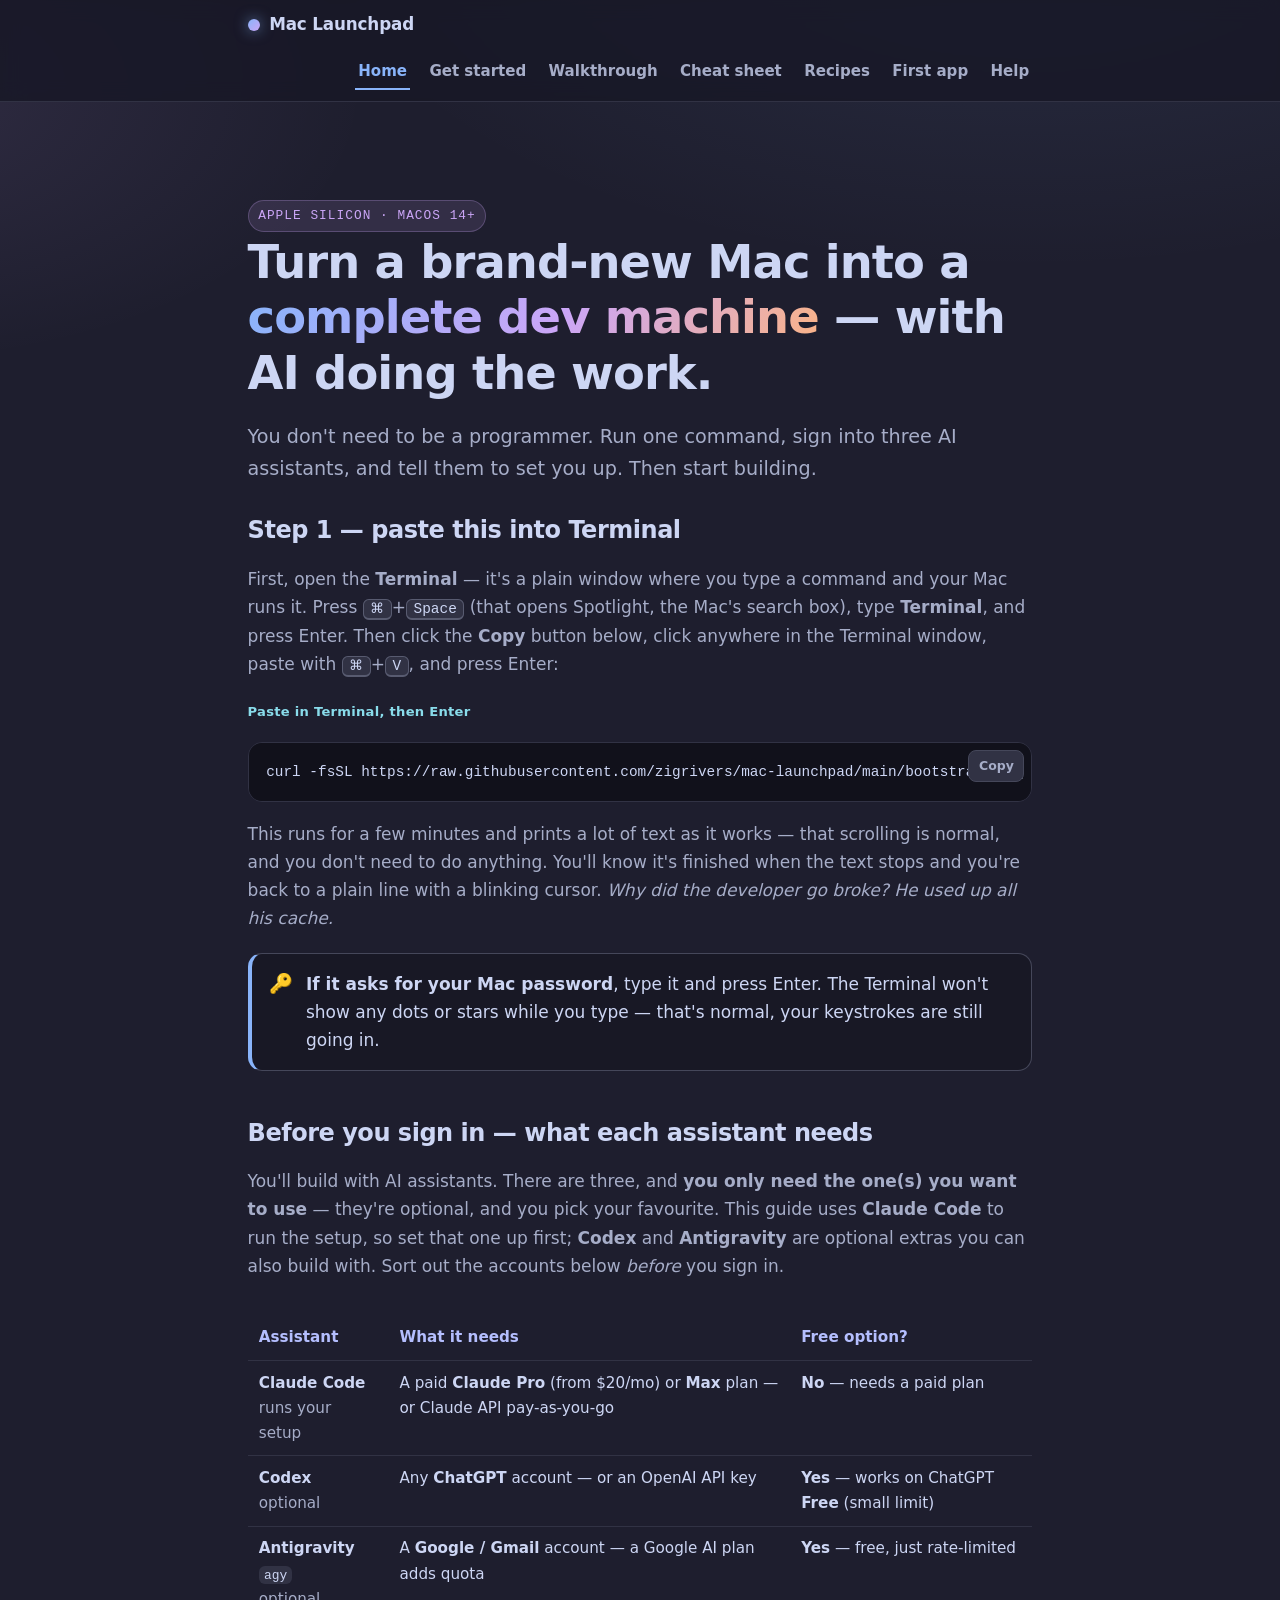
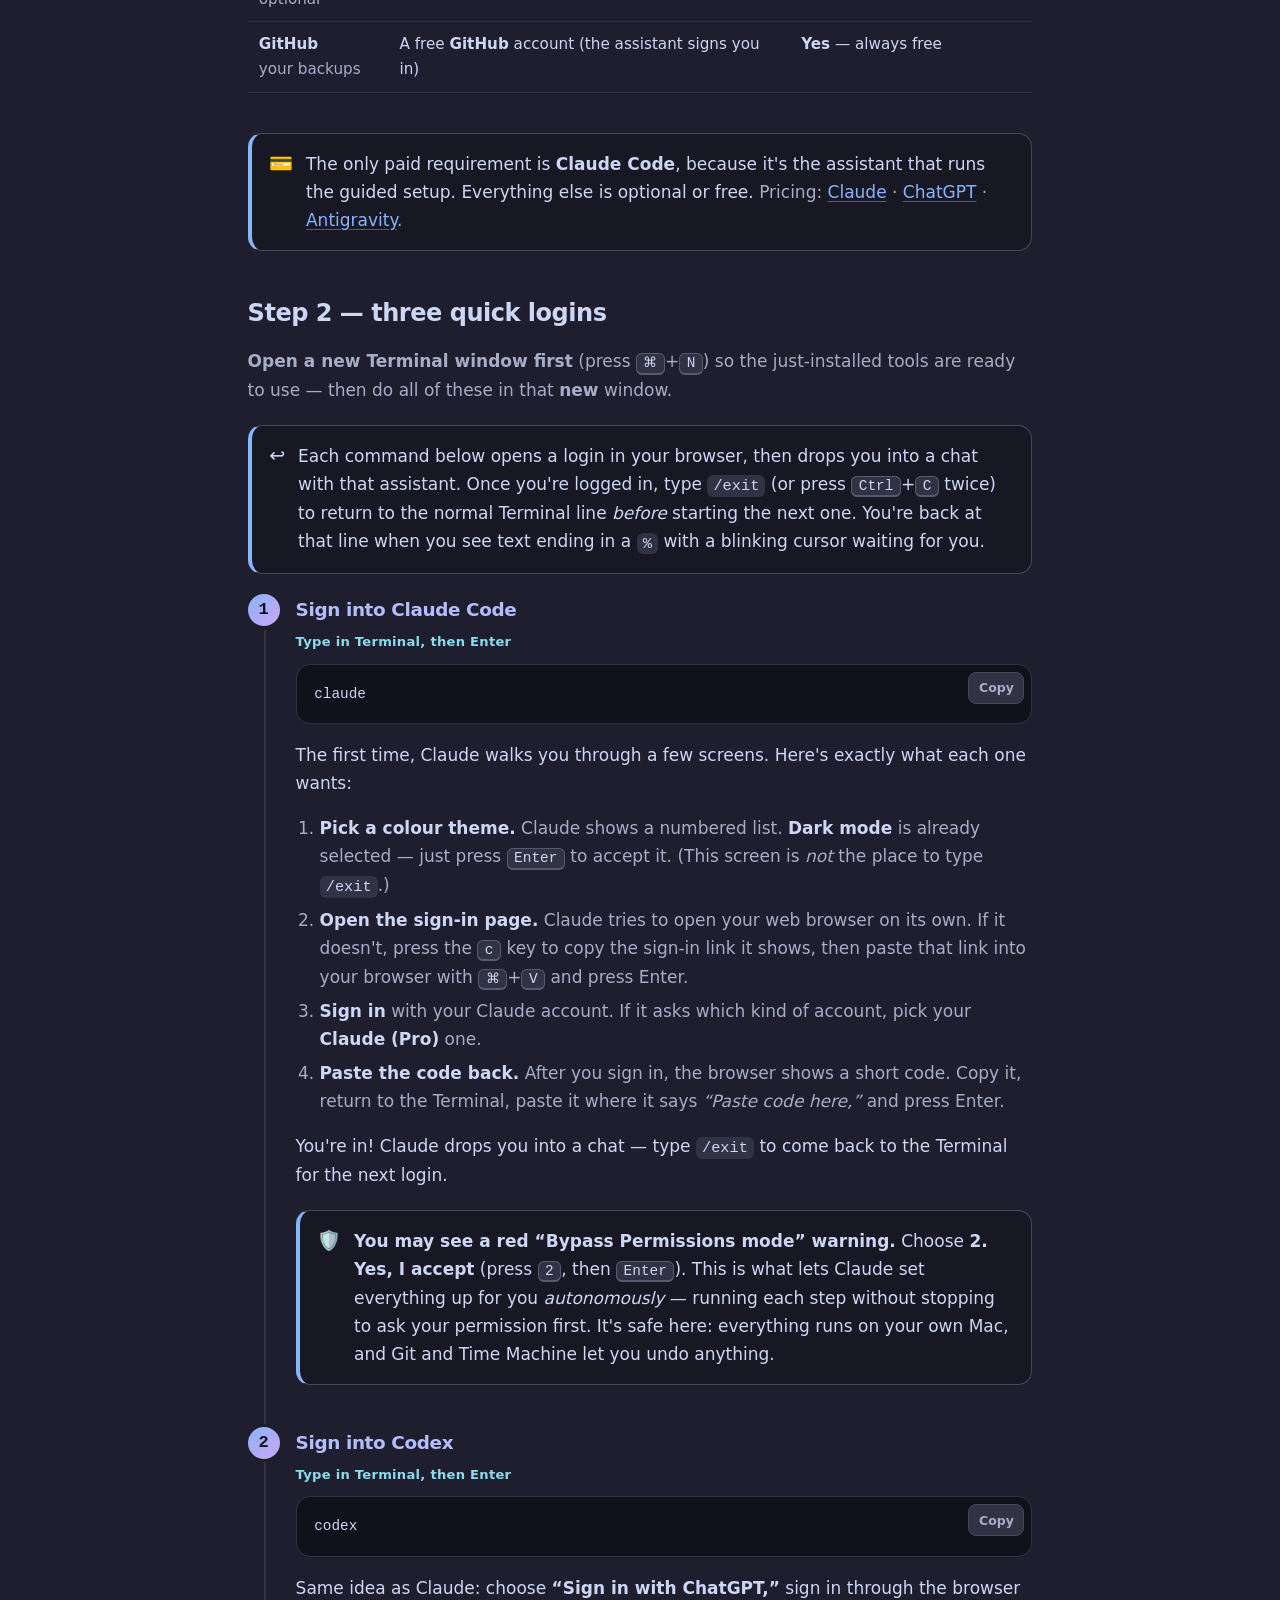
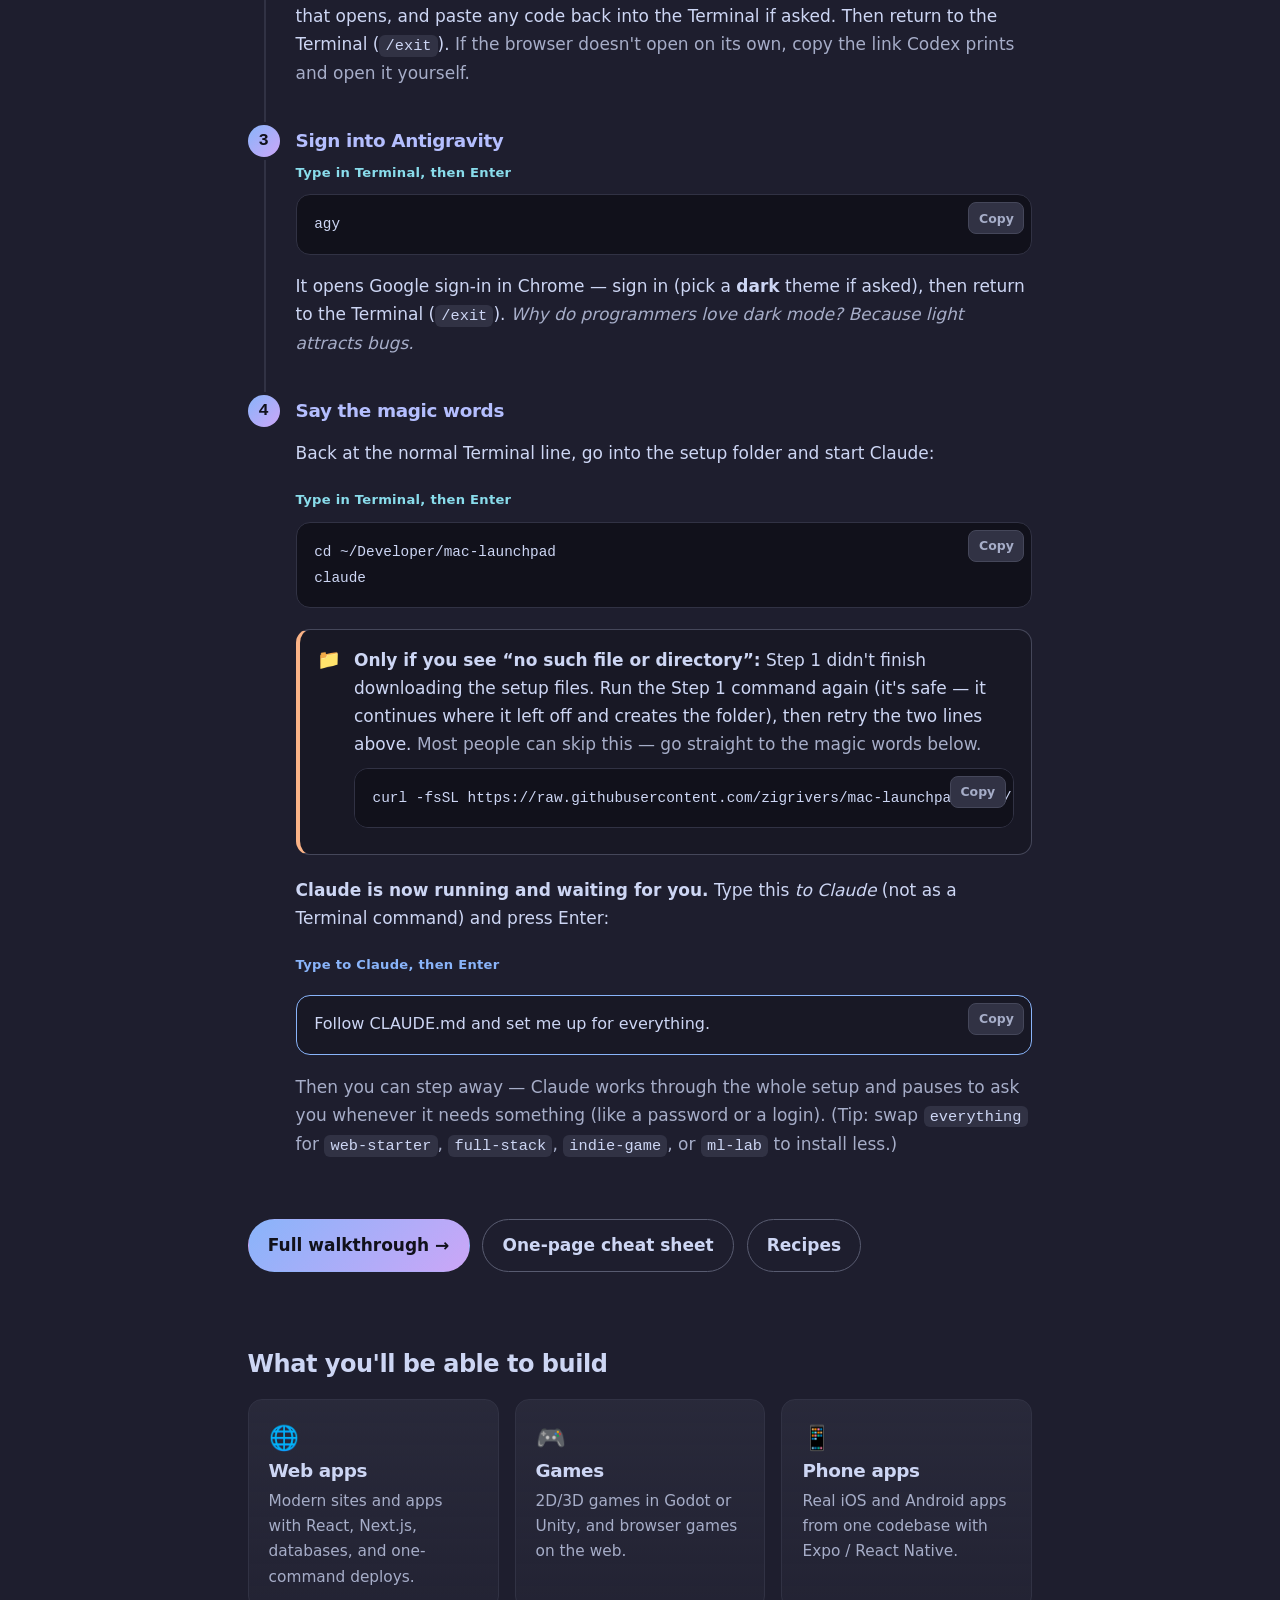
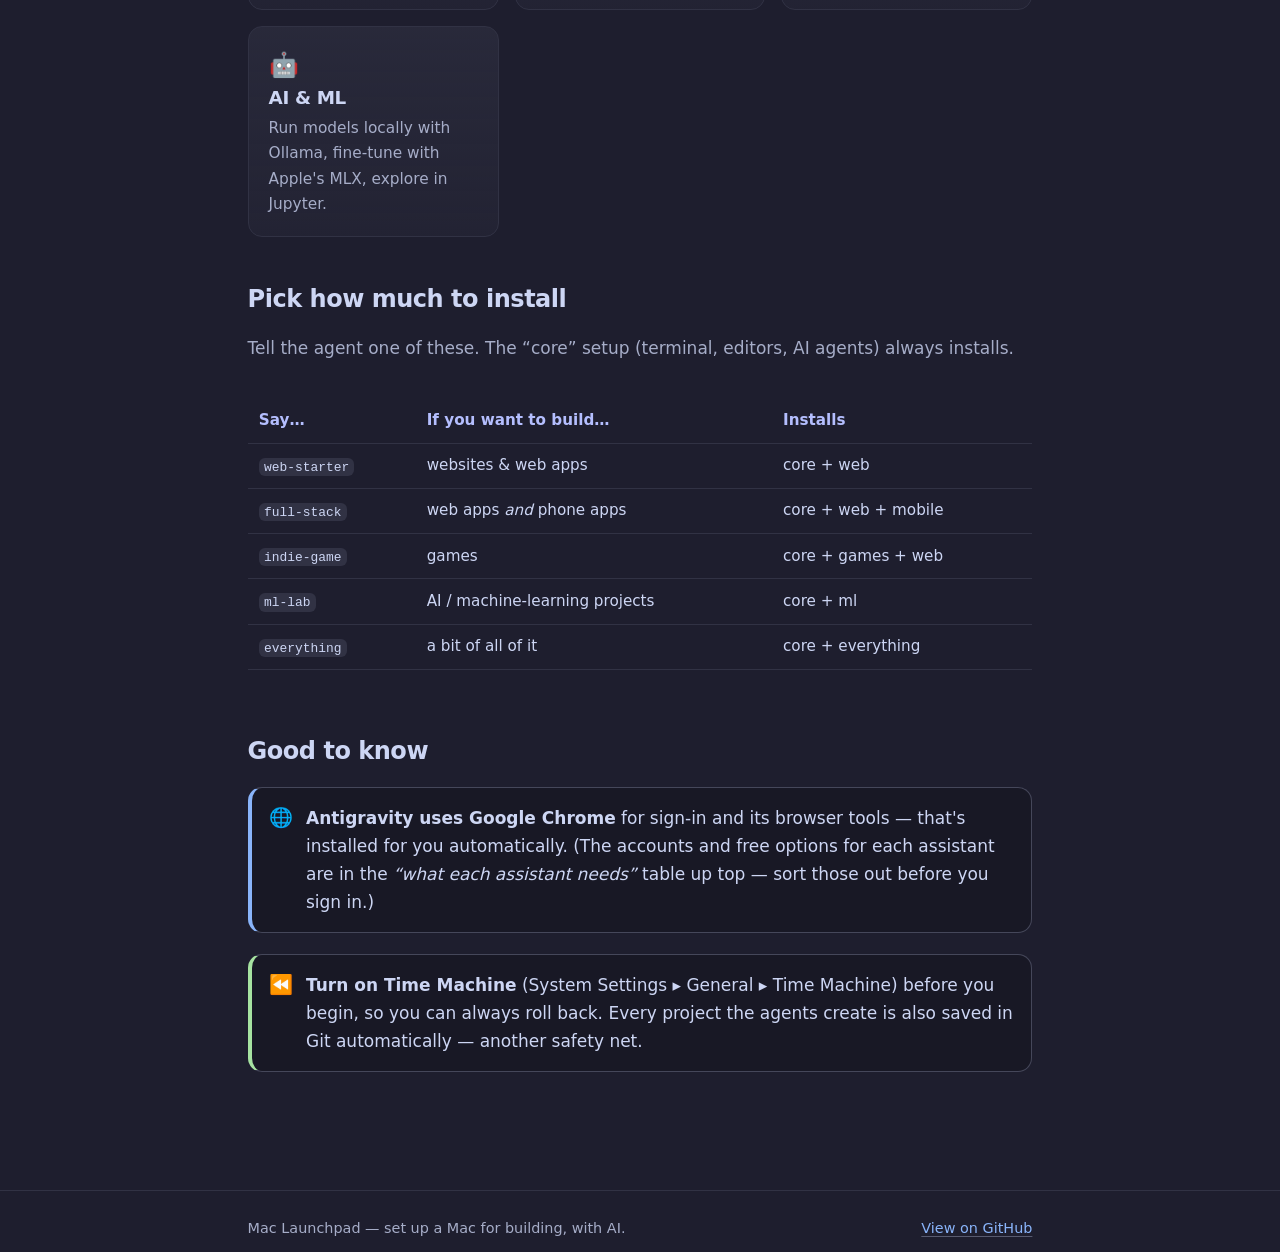
==== docs/index.html @ f738b597 "UI audit: fix Copy-button overlap, mobile horizontal scroll, tap targets Reported bug + a full pass " ====
<!DOCTYPE html>
<html lang="en">
<head>
<meta charset="utf-8" />
<meta name="viewport" content="width=device-width, initial-scale=1" />
<title>Mac Launchpad — turn a new Mac into a dev machine, with AI</title>
<meta name="description" content="Run one command on a fresh Mac, sign into three AI assistants, and say 'set me up'. Mac Launchpad configures everything you need to build web apps, games, mobile apps, and AI projects." />
<meta name="color-scheme" content="dark" />
<meta name="theme-color" content="#1e1e2e" />
<link rel="stylesheet" href="assets/styles.css" />
</head>
<body>
<a class="skip" href="#main">Skip to content</a>
<header class="site-header">
  <nav class="nav" aria-label="Primary">
    <a class="brand" href="index.html"><span class="dot" aria-hidden="true"></span> Mac Launchpad</a>
    <div class="nav-links">
      <a href="index.html" aria-current="page">Home</a>
      <a href="getting-started.html">Get started</a>
      <a href="walkthrough.html">Walkthrough</a>
      <a href="cheatsheet.html">Cheat sheet</a>
      <a href="recipes.html">Recipes</a>
      <a href="first-app.html">First app</a>
      <a href="troubleshooting.html">Help</a>
    </div>
  </nav>
</header>

<main id="main">
  <section class="hero">
    <span class="eyebrow">Apple Silicon · macOS 14+</span>
    <h1>Turn a brand-new Mac into a <span class="gradient">complete dev machine</span> — with AI doing the work.</h1>
    <p class="lede">You don't need to be a programmer. Run one command, sign into three AI assistants, and tell them to set you up. Then start building.</p>

    <h2 style="margin-top:1.6rem">Step 1 — paste this into Terminal</h2>
    <p class="muted">First, open the <strong>Terminal</strong> — it's a plain window where you type a command and your Mac runs it. Press <kbd>⌘</kbd>+<kbd>Space</kbd> (that opens Spotlight, the Mac's search box), type <strong>Terminal</strong>, and press Enter. Then click the <strong>Copy</strong> button below, click anywhere in the Terminal window, paste with <kbd>⌘</kbd>+<kbd>V</kbd>, and press Enter:</p>
    <span class="paste-where to-terminal">Paste in Terminal, then Enter</span>
    <div class="codeblock"><pre><code>curl -fsSL https://raw.githubusercontent.com/zigrivers/mac-launchpad/main/bootstrap.sh | bash</code></pre></div>
    <p class="muted">This runs for a few minutes and prints a lot of text as it works — that scrolling is normal, and you don't need to do anything. You'll know it's finished when the text stops and you're back to a plain line with a blinking cursor. <em>Why did the developer go broke? He used up all his cache.</em></p>
    <div class="callout note"><div class="ico" aria-hidden="true">🔑</div><p><strong>If it asks for your Mac password</strong>, type it and press Enter. The Terminal won't show any dots or stars while you type — that's normal, your keystrokes are still going in.</p></div>

    <h2>Before you sign in — what each assistant needs</h2>
    <p class="muted">You'll build with AI assistants. There are three, and <strong>you only need the one(s) you want to use</strong> — they're optional, and you pick your favourite. This guide uses <strong>Claude Code</strong> to run the setup, so set that one up first; <strong>Codex</strong> and <strong>Antigravity</strong> are optional extras you can also build with. Sort out the accounts below <em>before</em> you sign in.</p>
    <div class="table-wrap">
    <table>
      <thead><tr><th>Assistant</th><th>What it needs</th><th>Free option?</th></tr></thead>
      <tbody>
        <tr><td><strong>Claude Code</strong><br><span class="muted">runs your setup</span></td><td>A paid <strong>Claude Pro</strong> (from $20/mo) or <strong>Max</strong> plan — or Claude API pay-as-you-go</td><td><strong>No</strong> — needs a paid plan</td></tr>
        <tr><td><strong>Codex</strong><br><span class="muted">optional</span></td><td>Any <strong>ChatGPT</strong> account — or an OpenAI API key</td><td><strong>Yes</strong> — works on ChatGPT <strong>Free</strong> (small limit)</td></tr>
        <tr><td><strong>Antigravity</strong> <code>agy</code><br><span class="muted">optional</span></td><td>A <strong>Google / Gmail</strong> account — a Google AI plan adds quota</td><td><strong>Yes</strong> — free, just rate-limited</td></tr>
        <tr><td><strong>GitHub</strong><br><span class="muted">your backups</span></td><td>A free <strong>GitHub</strong> account (the assistant signs you in)</td><td><strong>Yes</strong> — always free</td></tr>
      </tbody>
    </table>
    </div>
    <div class="callout note"><div class="ico" aria-hidden="true">💳</div><p>The only paid requirement is <strong>Claude Code</strong>, because it's the assistant that runs the guided setup. Everything else is optional or free. <span class="muted">Pricing: <a href="https://claude.com/pricing" target="_blank" rel="noopener noreferrer">Claude</a> · <a href="https://openai.com/chatgpt/pricing/" target="_blank" rel="noopener noreferrer">ChatGPT</a> · <a href="https://antigravity.google" target="_blank" rel="noopener noreferrer">Antigravity</a>.</span></p></div>

    <h2>Step 2 — three quick logins</h2>
    <p class="muted"><strong>Open a new Terminal window first</strong> (press <kbd>⌘</kbd>+<kbd>N</kbd>) so the just-installed tools are ready to use — then do all of these in that <strong>new</strong> window.</p>
    <div class="callout note"><div class="ico" aria-hidden="true">↩️</div><p>Each command below opens a login in your browser, then drops you into a chat with that assistant. Once you're logged in, type <code>/exit</code> (or press <kbd>Ctrl</kbd>+<kbd>C</kbd> twice) to return to the normal Terminal line <em>before</em> starting the next one. You're back at that line when you see text ending in a <code>%</code> with a blinking cursor waiting for you.</p></div>
    <ol class="steps">
      <li>
        <h3>Sign into Claude Code</h3>
        <span class="paste-where to-terminal">Type in Terminal, then Enter</span>
        <div class="codeblock cmd"><pre><code>claude</code></pre></div>
        <p>The first time, Claude walks you through a few screens. Here's exactly what each one wants:</p>
        <ol class="substeps">
          <li><strong>Pick a colour theme.</strong> Claude shows a numbered list. <strong>Dark mode</strong> is already selected — just press <kbd>Enter</kbd> to accept it. (This screen is <em>not</em> the place to type <code>/exit</code>.)</li>
          <li><strong>Open the sign-in page.</strong> Claude tries to open your web browser on its own. If it doesn't, press the <kbd>c</kbd> key to copy the sign-in link it shows, then paste that link into your browser with <kbd>⌘</kbd>+<kbd>V</kbd> and press Enter.</li>
          <li><strong>Sign in</strong> with your Claude account. If it asks which kind of account, pick your <strong>Claude (Pro)</strong> one.</li>
          <li><strong>Paste the code back.</strong> After you sign in, the browser shows a short code. Copy it, return to the Terminal, paste it where it says <em>“Paste code here,”</em> and press Enter.</li>
        </ol>
        <p>You're in! Claude drops you into a chat — type <code>/exit</code> to come back to the Terminal for the next login.</p>
        <div class="callout note"><div class="ico" aria-hidden="true">🛡️</div><p><strong>You may see a red “Bypass Permissions mode” warning.</strong> Choose <strong>2. Yes, I accept</strong> (press <kbd>2</kbd>, then <kbd>Enter</kbd>). This is what lets Claude set everything up for you <em>autonomously</em> — running each step without stopping to ask your permission first. It's safe here: everything runs on your own Mac, and Git and Time Machine let you undo anything.</p></div>
      </li>
      <li>
        <h3>Sign into Codex</h3>
        <span class="paste-where to-terminal">Type in Terminal, then Enter</span>
        <div class="codeblock cmd"><pre><code>codex</code></pre></div>
        <p>Same idea as Claude: choose <strong>“Sign in with ChatGPT,”</strong> sign in through the browser that opens, and paste any code back into the Terminal if asked. Then return to the Terminal (<code>/exit</code>). <span class="muted">If the browser doesn't open on its own, copy the link Codex prints and open it yourself.</span></p>
      </li>
      <li>
        <h3>Sign into Antigravity</h3>
        <span class="paste-where to-terminal">Type in Terminal, then Enter</span>
        <div class="codeblock cmd"><pre><code>agy</code></pre></div>
        <p>It opens Google sign-in in Chrome — sign in (pick a <strong>dark</strong> theme if asked), then return to the Terminal (<code>/exit</code>). <span class="muted"><em>Why do programmers love dark mode? Because light attracts bugs.</em></span></p>
      </li>
      <li>
        <h3>Say the magic words</h3>
        <p>Back at the normal Terminal line, go into the setup folder and start Claude:</p>
        <span class="paste-where to-terminal">Type in Terminal, then Enter</span>
        <div class="codeblock cmd"><pre><code>cd ~/Developer/mac-launchpad
claude</code></pre></div>
        <div class="callout warn"><div class="ico" aria-hidden="true">📁</div><div><p><strong>Only if you see “no such file or directory”:</strong> Step 1 didn't finish downloading the setup files. Run the Step 1 command again (it's safe — it continues where it left off and creates the folder), then retry the two lines above. <span class="muted">Most people can skip this — go straight to the magic words below.</span></p><div class="codeblock cmd"><pre><code>curl -fsSL https://raw.githubusercontent.com/zigrivers/mac-launchpad/main/bootstrap.sh | bash</code></pre></div></div></div>
        <p><strong>Claude is now running and waiting for you.</strong> Type this <em>to Claude</em> (not as a Terminal command) and press Enter:</p>
        <span class="paste-where to-claude">Type to Claude, then Enter</span>
        <div class="codeblock prompt"><pre><code>Follow CLAUDE.md and set me up for everything.</code></pre></div>
        <p class="muted">Then you can step away — Claude works through the whole setup and pauses to ask you whenever it needs something (like a password or a login). <span class="muted">(Tip: swap <code>everything</code> for <code>web-starter</code>, <code>full-stack</code>, <code>indie-game</code>, or <code>ml-lab</code> to install less.)</span></p>
      </li>
    </ol>

    <div class="btn-row">
      <a class="btn primary" href="walkthrough.html">Full walkthrough →</a>
      <a class="btn ghost" href="cheatsheet.html">One-page cheat sheet</a>
      <a class="btn ghost" href="recipes.html">Recipes</a>
    </div>
  </section>

  <section>
    <h2>What you'll be able to build</h2>
    <div class="grid">
      <div class="card"><div class="ico">🌐</div><h3>Web apps</h3><p>Modern sites and apps with React, Next.js, databases, and one-command deploys.</p></div>
      <div class="card"><div class="ico">🎮</div><h3>Games</h3><p>2D/3D games in Godot or Unity, and browser games on the web.</p></div>
      <div class="card"><div class="ico">📱</div><h3>Phone apps</h3><p>Real iOS and Android apps from one codebase with Expo / React Native.</p></div>
      <div class="card"><div class="ico">🤖</div><h3>AI &amp; ML</h3><p>Run models locally with Ollama, fine-tune with Apple's MLX, explore in Jupyter.</p></div>
    </div>
  </section>

  <section>
    <h2>Pick how much to install</h2>
    <p class="muted">Tell the agent one of these. The “core” setup (terminal, editors, AI agents) always installs.</p>
    <div class="table-wrap">
    <table>
      <thead><tr><th>Say…</th><th>If you want to build…</th><th>Installs</th></tr></thead>
      <tbody>
        <tr><td><code>web-starter</code></td><td>websites &amp; web apps</td><td>core + web</td></tr>
        <tr><td><code>full-stack</code></td><td>web apps <em>and</em> phone apps</td><td>core + web + mobile</td></tr>
        <tr><td><code>indie-game</code></td><td>games</td><td>core + games + web</td></tr>
        <tr><td><code>ml-lab</code></td><td>AI / machine-learning projects</td><td>core + ml</td></tr>
        <tr><td><code>everything</code></td><td>a bit of all of it</td><td>core + everything</td></tr>
      </tbody>
    </table>
    </div>
  </section>

  <section>
    <h2>Good to know</h2>
    <div class="callout note">
      <div class="ico" aria-hidden="true">🌐</div>
      <p><strong>Antigravity uses Google Chrome</strong> for sign-in and its browser tools — that's installed for you automatically. (The accounts and free options for each assistant are in the <em>“what each assistant needs”</em> table up top — sort those out before you sign in.)</p>
    </div>
    <div class="callout tip">
      <div class="ico" aria-hidden="true">⏪</div>
      <p><strong>Turn on Time Machine</strong> (System Settings ▸ General ▸ Time Machine) before you begin, so you can always roll back. Every project the agents create is also saved in Git automatically — another safety net.</p>
    </div>
  </section>
</main>

<footer class="site-footer">
  <nav class="nav" aria-label="Footer">
    <span class="muted">Mac Launchpad — set up a Mac for building, with AI.</span>
    <span style="margin-left:auto"><a href="https://github.com/zigrivers/mac-launchpad" target="_blank" rel="noopener noreferrer">View on GitHub</a></span>
  </nav>
</footer>
<script src="assets/copy.js"></script>
</body>
</html>
---- docs/assets/styles.css ----
/* Mac Launchpad docs — Catppuccin Mocha. No build step; one stylesheet. */
:root {
  --base: #1e1e2e;
  --mantle: #181825;
  --crust: #11111b;
  --text: #cdd6f4;
  --subtext: #a6adc8;
  --subtext0: #a6adc8;
  --surface0: #313244;
  --surface1: #45475a;
  --surface2: #585b70;
  --overlay0: #6c7086;
  --blue: #89b4fa;
  --mauve: #cba6f7;
  --green: #a6e3a1;
  --red: #f38ba8;
  --peach: #fab387;
  --yellow: #f9e2af;
  --lavender: #b4befe;
  --sky: #89dceb;

  --maxw: 820px;
  --radius: 14px;
  --radius-sm: 9px;
  --gap: 1rem;
  --mono: "JetBrainsMono Nerd Font", "JetBrains Mono", ui-monospace, SFMono-Regular, Menlo, monospace;
  --sans: -apple-system, BlinkMacSystemFont, "Inter", "Segoe UI", Roboto, system-ui, sans-serif;
}

* { box-sizing: border-box; }
html { scroll-behavior: smooth; -webkit-text-size-adjust: 100%; color-scheme: dark; }
@media (prefers-reduced-motion: reduce) { html { scroll-behavior: auto; } a.card:hover { transform: none; } }

body {
  margin: 0;
  font-family: var(--sans);
  font-size: 17px;
  line-height: 1.65;
  color: var(--text);
  background:
    radial-gradient(1200px 600px at 80% -10%, rgba(137,180,250,0.10), transparent 60%),
    radial-gradient(900px 500px at -10% 10%, rgba(203,166,247,0.10), transparent 55%),
    var(--base);
  background-attachment: fixed;
}

/* Accessibility */
.skip { position: absolute; left: -999px; top: 0; background: var(--blue); color: var(--crust);
  padding: .6rem 1rem; border-radius: 0 0 var(--radius-sm) 0; z-index: 100; font-weight: 600; }
.skip:focus { left: 0; }
:focus-visible { outline: 3px solid var(--lavender); outline-offset: 2px; border-radius: 4px; }

/* Header / nav */
.site-header {
  position: sticky; top: 0; z-index: 50;
  background: rgba(24,24,37,0.82);
  backdrop-filter: saturate(140%) blur(10px);
  border-bottom: 1px solid var(--surface0);
}
.nav { max-width: var(--maxw); margin: 0 auto; padding: .7rem 1.1rem;
  display: flex; align-items: center; gap: 1rem; flex-wrap: wrap; }
.brand { display: flex; align-items: center; gap: .55rem; font-weight: 800; letter-spacing: -.01em;
  color: var(--text); text-decoration: none; font-size: 1.05rem; }
.brand .dot { width: .8rem; height: .8rem; border-radius: 50%;
  background: linear-gradient(135deg, var(--blue), var(--mauve)); box-shadow: 0 0 14px rgba(137,180,250,.6); }
.nav-links { display: flex; gap: .25rem 1rem; flex-wrap: wrap; margin-left: auto; }
.nav-links a { color: var(--subtext); text-decoration: none; font-size: .94rem; font-weight: 600;
  padding: .25rem .2rem; border-bottom: 2px solid transparent; }
.nav-links a:hover { color: var(--text); }
.nav-links a[aria-current="page"] { color: var(--blue); border-bottom-color: var(--blue); }

/* Layout */
main { max-width: var(--maxw); margin: 0 auto; padding: 2.2rem 1.1rem 5rem; }
section { margin: 2.4rem 0; }
h1, h2, h3 { line-height: 1.2; letter-spacing: -.02em; }
h1 { font-size: clamp(2rem, 6vw, 2.9rem); margin: .2rem 0 .6rem; }
h2 { font-size: 1.5rem; margin-top: 2.6rem; padding-top: .4rem; }
h3 { font-size: 1.15rem; color: var(--lavender); }
h2 .num { color: var(--overlay0); font-variant-numeric: tabular-nums; margin-right: .4rem; }
a { color: var(--blue); text-decoration-color: var(--surface2); text-underline-offset: 3px; }
a:hover { text-decoration-color: var(--blue); }
p { color: var(--text); }
.lede { font-size: 1.2rem; color: var(--subtext); max-width: 60ch; }
.muted { color: var(--subtext); }
hr { border: none; border-top: 1px solid var(--surface0); margin: 2.5rem 0; }

/* Hero */
.hero { padding: 1.5rem 0 .5rem; }
.eyebrow { display: inline-block; font-family: var(--mono); font-size: .8rem; letter-spacing: .08em;
  text-transform: uppercase; color: var(--mauve); background: rgba(203,166,247,.12);
  border: 1px solid rgba(203,166,247,.25); padding: .25rem .6rem; border-radius: 999px; }
.gradient { background: linear-gradient(120deg, var(--blue), var(--mauve) 55%, var(--peach));
  -webkit-background-clip: text; background-clip: text; color: transparent; }

/* Cards */
.grid { display: grid; gap: var(--gap); grid-template-columns: repeat(auto-fit, minmax(220px, 1fr)); }
.card { background: linear-gradient(180deg, rgba(49,50,68,.55), rgba(49,50,68,.25));
  border: 1px solid var(--surface0); border-radius: var(--radius); padding: 1.2rem 1.25rem; }
.card h3 { margin: .1rem 0 .4rem; color: var(--text); }
.card p { color: var(--subtext); margin: 0; font-size: .96rem; }
.card .ico { font-size: 1.5rem; }
a.card { text-decoration: none; display: block; transition: border-color .15s, transform .15s; }
a.card:hover { border-color: var(--blue); transform: translateY(-2px); }
a.card .more { color: var(--blue); font-weight: 600; font-size: .9rem; }

/* Steps */
ol.steps { list-style: none; counter-reset: step; padding: 0; margin: 1.2rem 0; }
ol.steps > li { counter-increment: step; position: relative; padding: .2rem 0 1.3rem 3rem; }
ol.steps > li::before { content: counter(step); position: absolute; left: 0; top: 0;
  width: 2rem; height: 2rem; display: grid; place-items: center; border-radius: 50%;
  font-family: var(--mono); font-weight: 700; color: var(--crust);
  background: linear-gradient(135deg, var(--blue), var(--mauve)); }
ol.steps > li::after { content: ""; position: absolute; left: 1rem; top: 2.2rem; bottom: .2rem;
  width: 2px; background: var(--surface0); }
ol.steps > li:last-child::after { display: none; }
ol.steps h3 { margin: .1rem 0 .3rem; }

/* Callouts */
.callout { border-radius: var(--radius); padding: 1rem 1.1rem; margin: 1.3rem 0;
  border: 1px solid var(--surface1); background: var(--mantle); display: flex; gap: .8rem; }
.callout .ico { font-size: 1.2rem; line-height: 1.5; flex-shrink: 0; }
.callout p { margin: 0; }
/* Let a nested wrapper (e.g. recovery text + code box) shrink and scroll instead
   of forcing the whole page wide on small screens. */
.callout > div { min-width: 0; }
.callout.note { border-left: 4px solid var(--blue); }
.callout.tip  { border-left: 4px solid var(--green); }
.callout.warn { border-left: 4px solid var(--peach); }
.callout.danger { border-left: 4px solid var(--red); }

/* Code */
pre, code, kbd { font-family: var(--mono); }
code { background: var(--surface0); color: var(--text); padding: .12em .4em; border-radius: 6px; font-size: .9em; }
kbd { background: var(--surface0); border: 1px solid var(--surface2); border-bottom-width: 2px;
  border-radius: 6px; padding: .08em .45em; font-size: .85em; color: var(--text); }
.codeblock { position: relative; margin: 1.1rem 0; min-width: 0; }
.codeblock pre { background: var(--crust); border: 1px solid var(--surface0); border-radius: var(--radius);
  padding: 1rem 4.5rem 1rem 1.1rem; overflow-x: auto; margin: 0; line-height: 1.55; }
.codeblock pre code { background: none; padding: 0; font-size: .9rem; color: var(--text); }
.copy-btn { position: absolute; top: .5rem; right: .5rem; display: inline-flex; align-items: center;
  min-height: 32px; font-family: var(--sans); font-size: .78rem; font-weight: 600; color: var(--subtext);
  background: var(--surface0); border: 1px solid var(--surface1); border-radius: 8px;
  padding: .3rem .6rem; cursor: pointer; touch-action: manipulation; }
.copy-btn:hover { color: var(--text); border-color: var(--blue); }
.copy-btn.copied { color: var(--green); border-color: var(--green); }
/* A copyable command box that sits inside a step — tighter than a full block. */
.codeblock.cmd { margin: .6rem 0; }
/* Copyable prompt: plain-English text you paste TO an assistant (not a shell command).
   Blue-edged and sans-serif so it reads as "say this to Claude", not "run this". */
.codeblock.prompt pre { background: var(--mantle); border-color: var(--blue);
  white-space: pre-wrap; word-break: break-word; padding-right: 4.6rem; }
.codeblock.prompt pre code { font-family: var(--sans); font-size: 1rem; color: var(--text); }
/* Small label that says where a copied thing gets pasted. */
.paste-where { display: inline-block; font-size: .82rem; font-weight: 700; letter-spacing: .02em;
  color: var(--subtext); margin: .2rem 0 .1rem; }
.paste-where.to-terminal { color: var(--sky); }
.paste-where.to-claude { color: var(--blue); }
/* Click-by-click sub-steps nested inside a login step. (Re-assert the decimal
   markers, since the parent ol.steps sets list-style:none and it inherits.) */
.substeps { list-style: decimal; margin: .5rem 0 .3rem; padding-left: 1.5rem; }
.substeps li { margin: .35rem 0; padding: 0; color: var(--subtext); }
.substeps li::before, .substeps li::after { content: none; } /* don't inherit ol.steps badge/line */
.substeps strong { color: var(--text); }
.tok-c { color: var(--overlay0); } /* comment */
.tok-k { color: var(--mauve); }    /* keyword/command */
.tok-s { color: var(--green); }    /* string */

/* Tables */
.table-wrap { overflow-x: auto; }
table { width: 100%; border-collapse: collapse; margin: 1.2rem 0; font-size: .95rem; }
th, td { text-align: left; padding: .6rem .7rem; border-bottom: 1px solid var(--surface0); vertical-align: top; }
th { color: var(--lavender); font-weight: 700; }
td code { font-size: .85em; }

/* Definition list (cheatsheet) */
.kv { display: grid; grid-template-columns: minmax(170px, max-content) 1fr; gap: .4rem 1.2rem; margin: 1rem 0; }
.kv dt { font-family: var(--mono); color: var(--peach); font-size: .9rem; }
.kv dd { margin: 0; color: var(--subtext); }

/* Buttons */
.btn-row { display: flex; gap: .8rem; flex-wrap: wrap; margin: 1.4rem 0; }
.btn { display: inline-flex; align-items: center; gap: .5rem; text-decoration: none; font-weight: 700;
  padding: .7rem 1.2rem; border-radius: 999px; border: 1px solid transparent; }
.btn.primary { background: linear-gradient(135deg, var(--blue), var(--mauve)); color: var(--crust); }
.btn.primary:hover { filter: brightness(1.07); }
.btn.ghost { border-color: var(--surface2); color: var(--text); }
.btn.ghost:hover { border-color: var(--blue); }

/* Footer */
.site-footer { border-top: 1px solid var(--surface0); color: var(--subtext); }
.site-footer .nav { padding: 1.6rem 1.1rem; font-size: .9rem; }

@media (max-width: 540px) {
  body { font-size: 16px; }
  .nav-links { width: 100%; margin-left: 0; }
  ol.steps > li { padding-left: 2.6rem; }
}
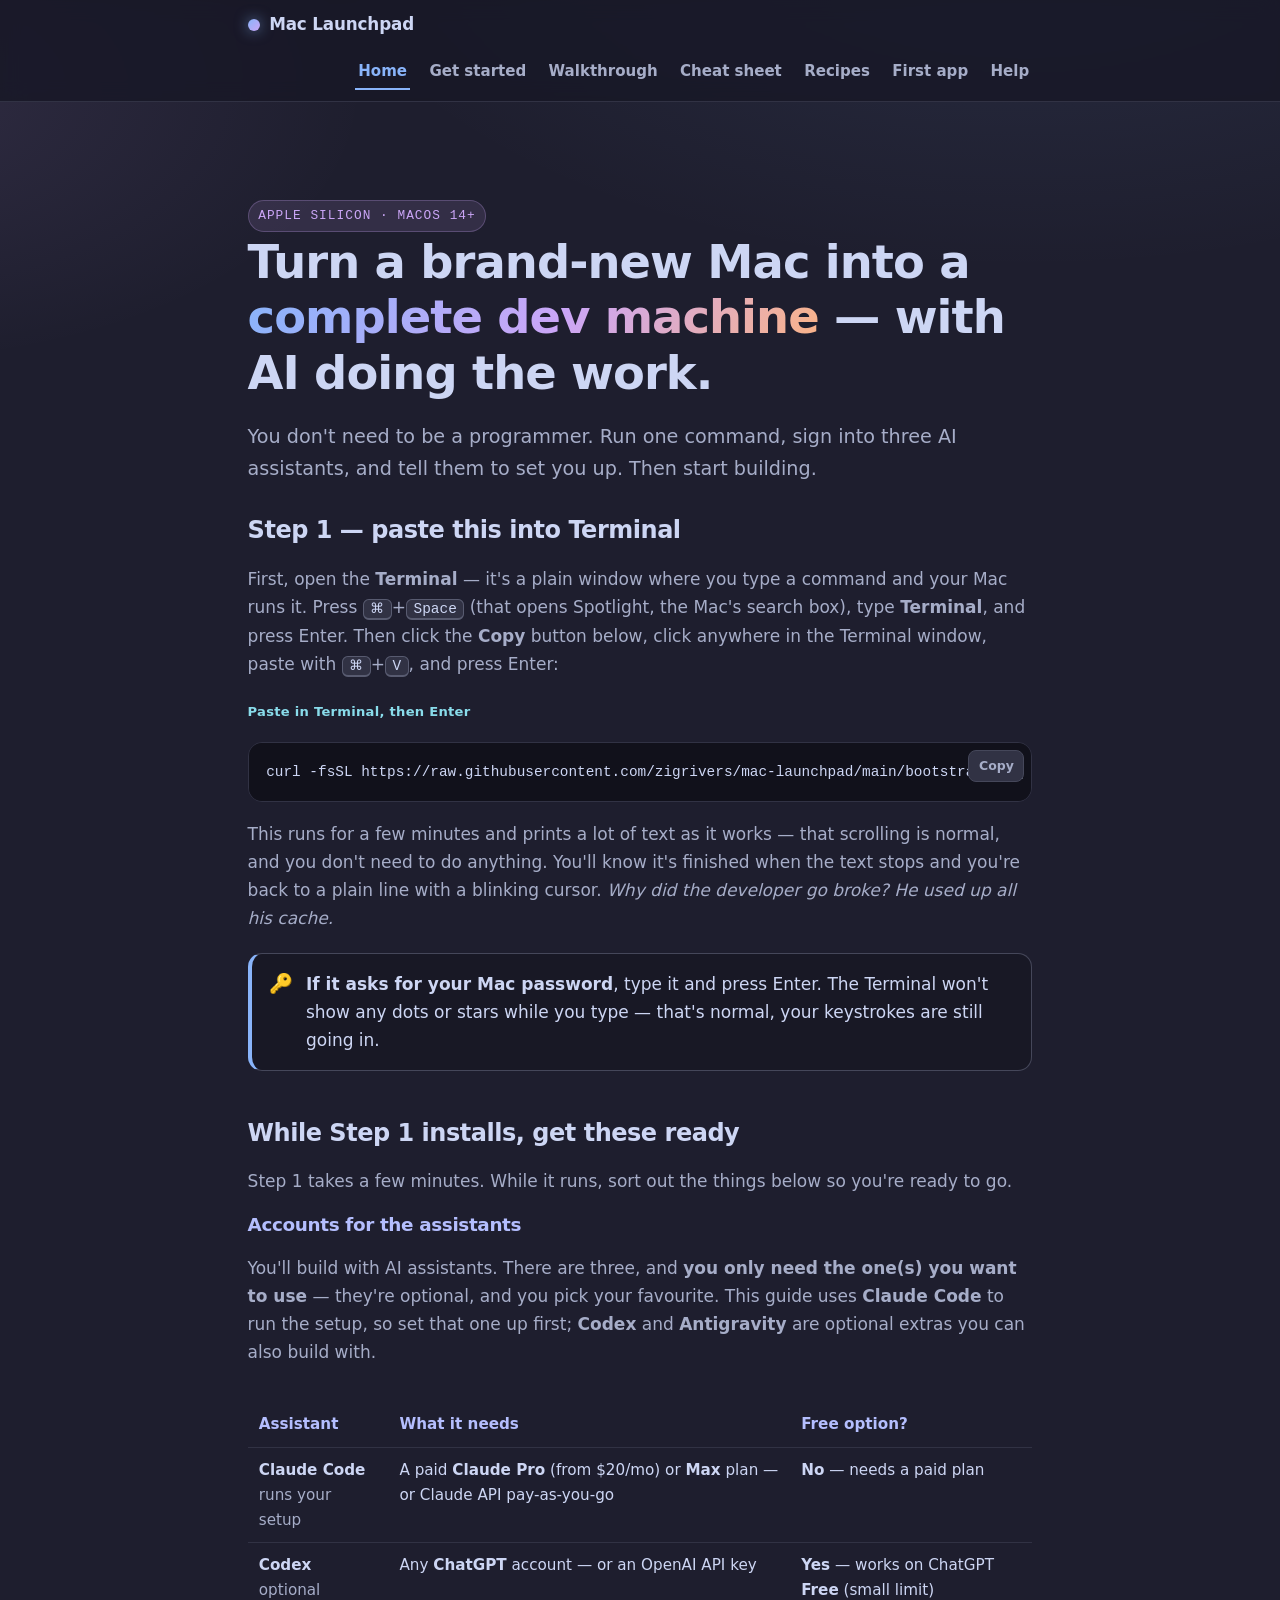
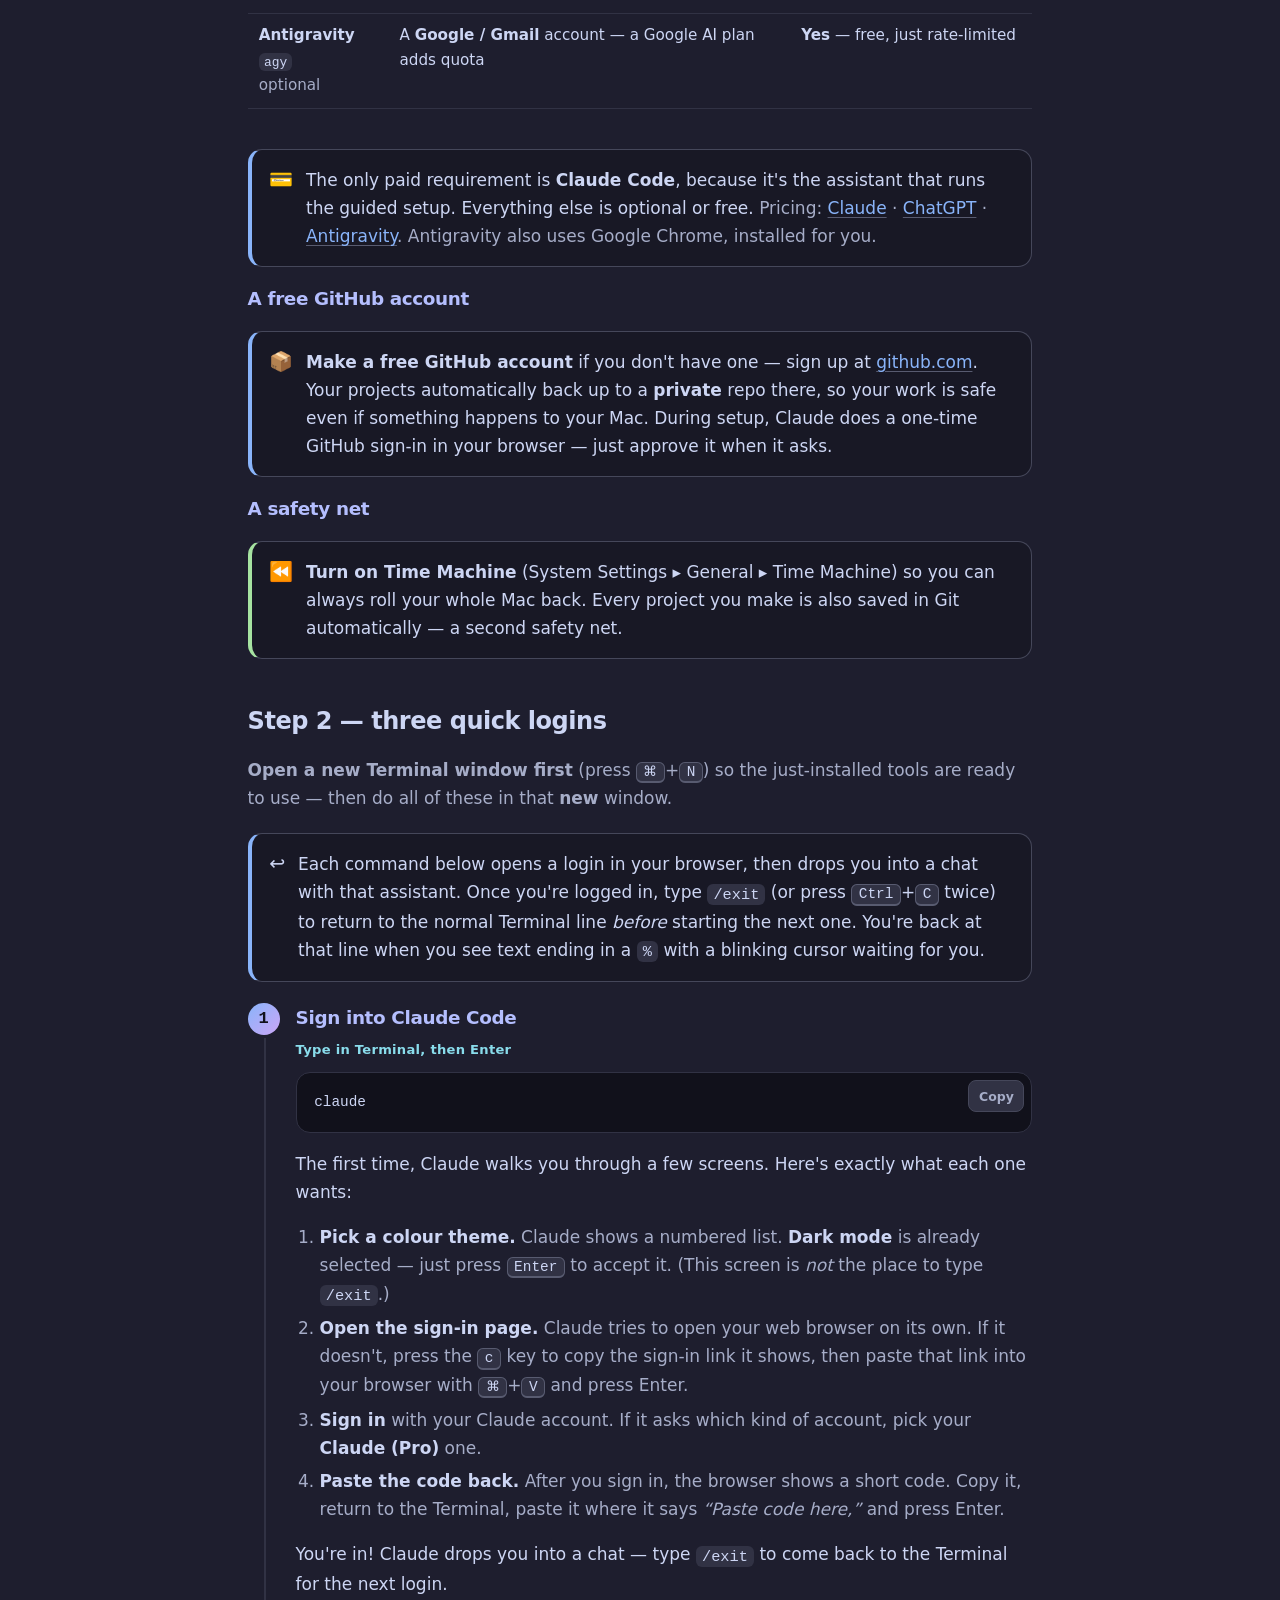
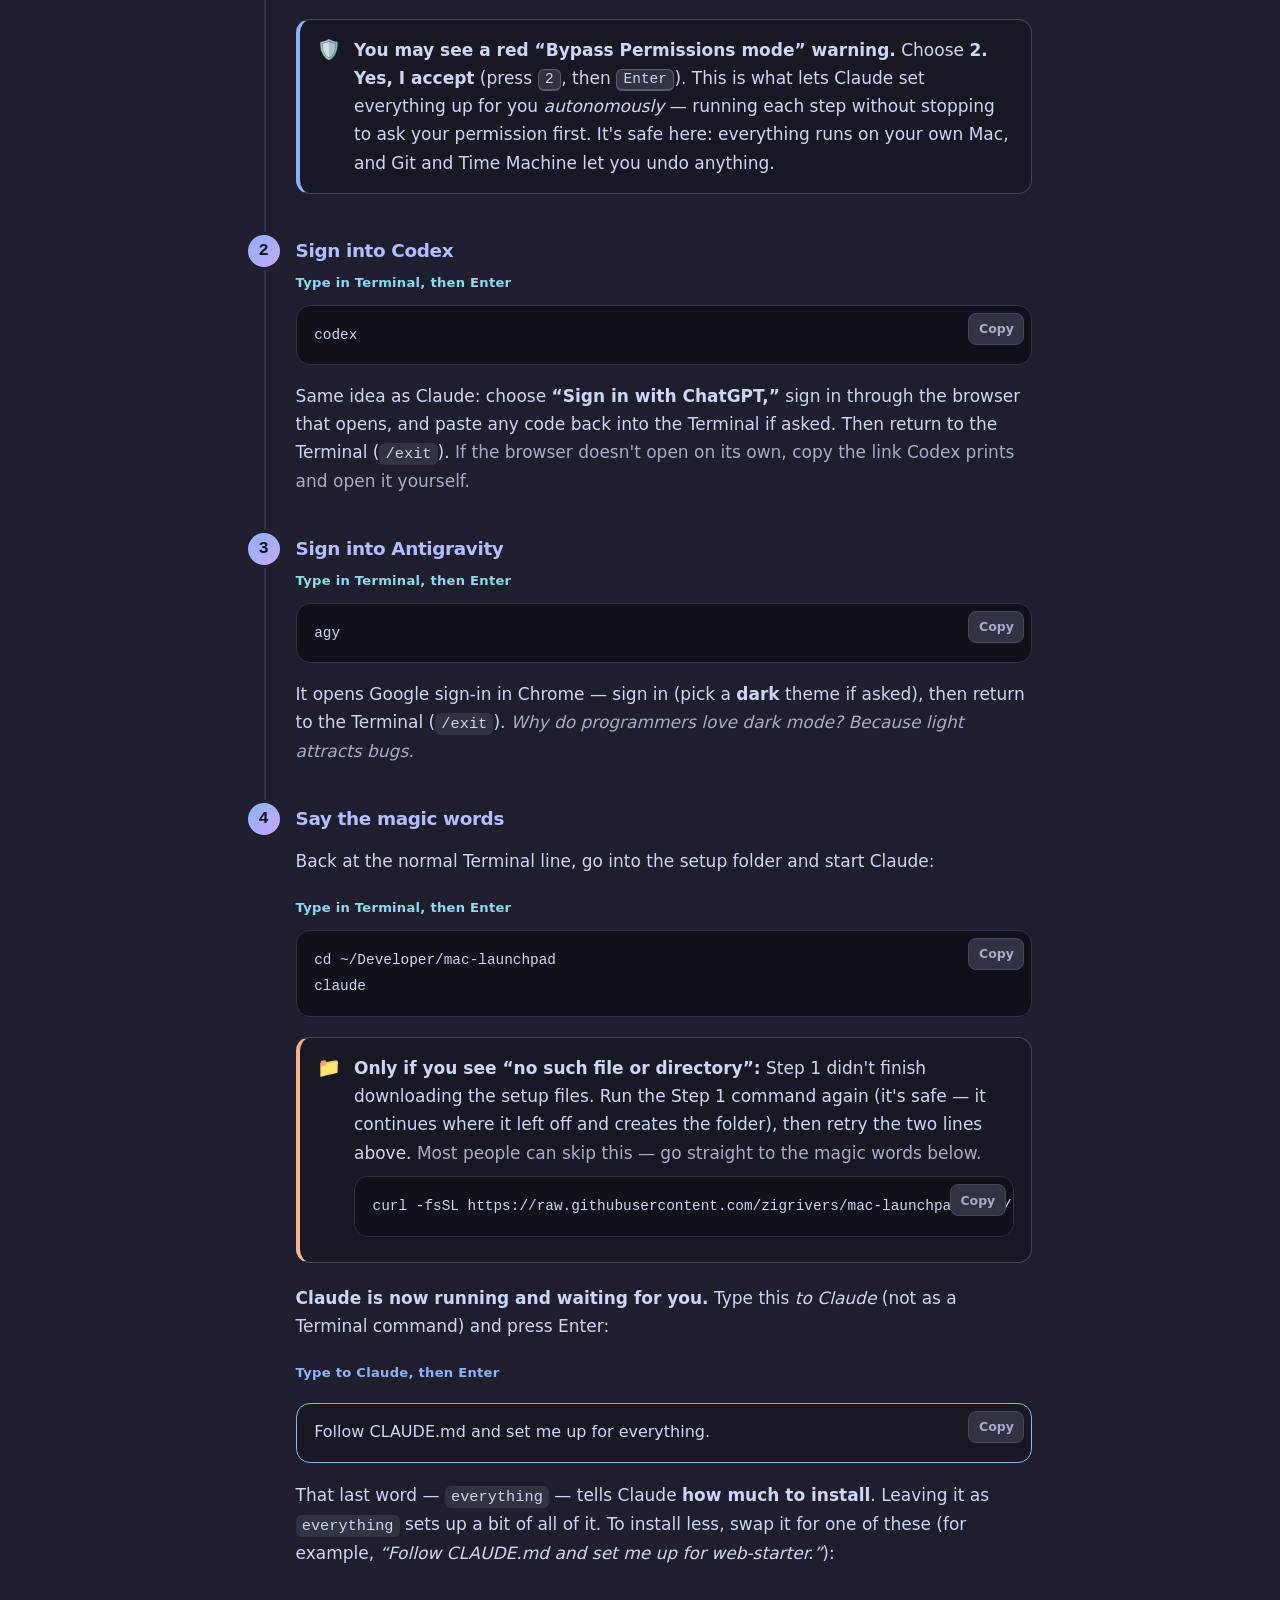
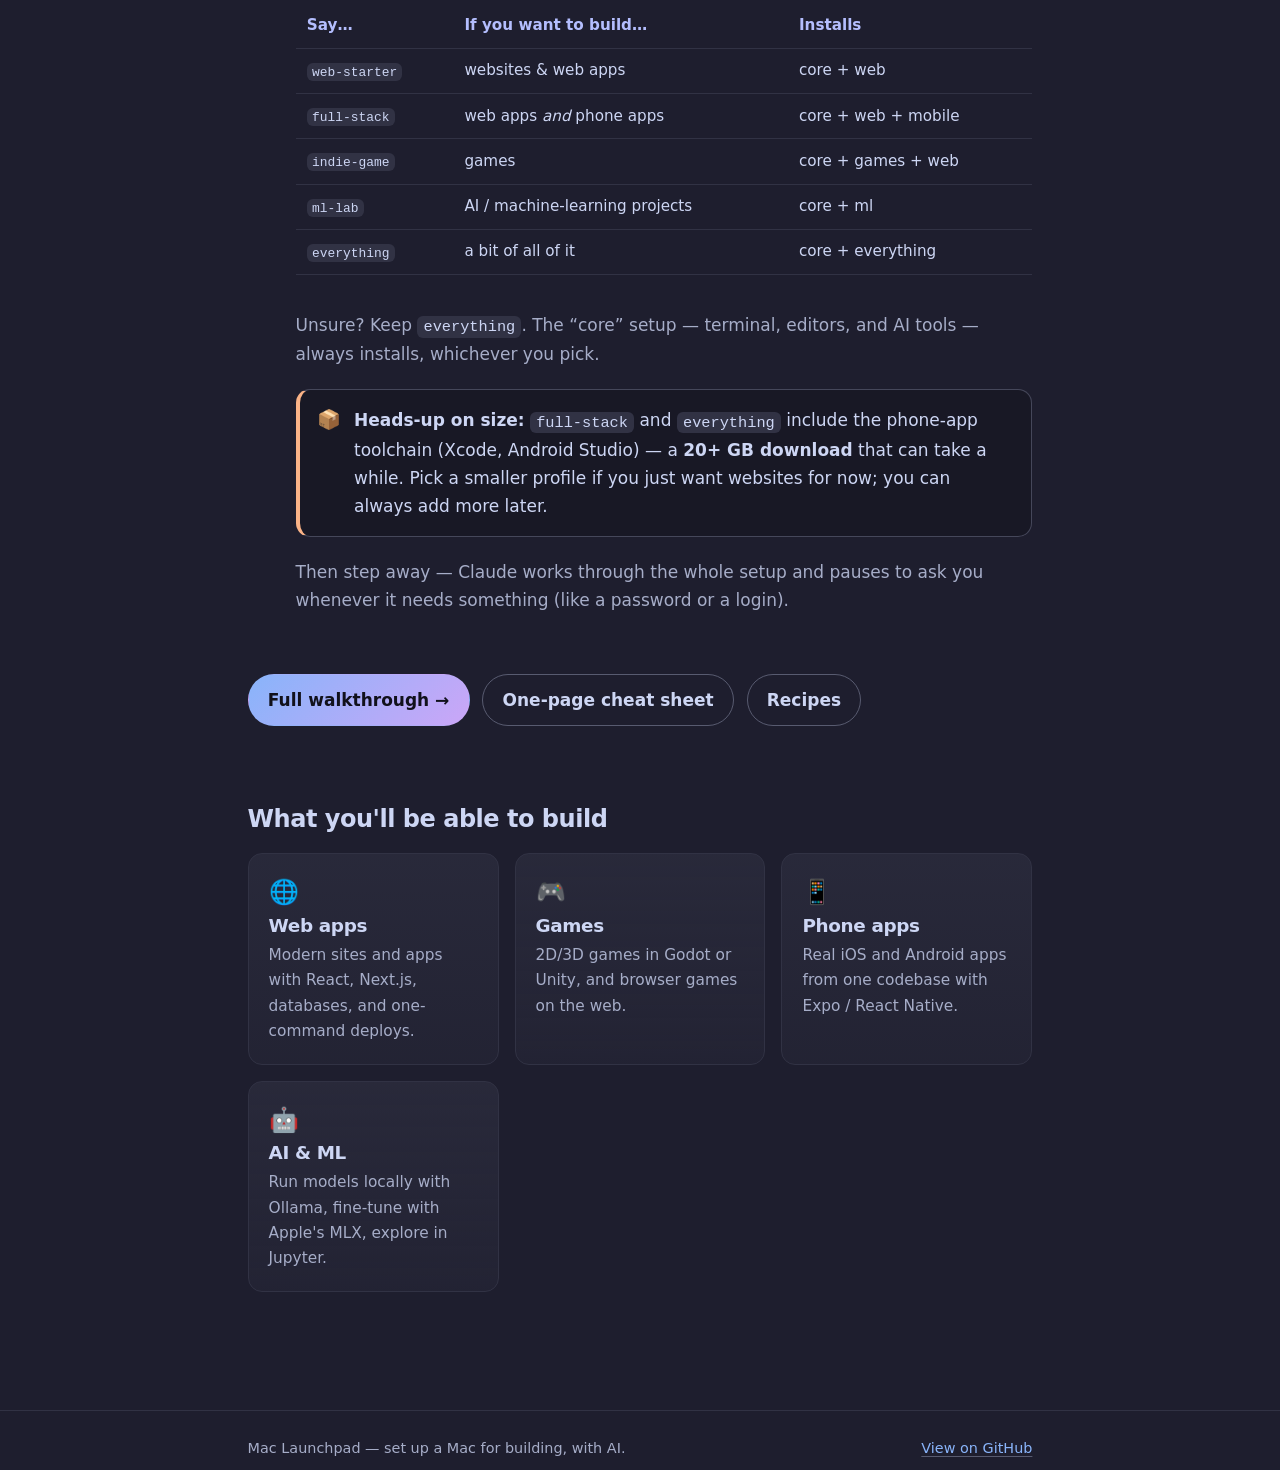
==== commit 7a79c99f: "Restructure index: prereqs up top, GitHub section, install table in Step 4 Three related requests:  " ====
--- a/docs/index.html
+++ b/docs/index.html
@@ -39,8 +39,11 @@
     <p class="muted">This runs for a few minutes and prints a lot of text as it works — that scrolling is normal, and you don't need to do anything. You'll know it's finished when the text stops and you're back to a plain line with a blinking cursor. <em>Why did the developer go broke? He used up all his cache.</em></p>
     <div class="callout note"><div class="ico" aria-hidden="true">🔑</div><p><strong>If it asks for your Mac password</strong>, type it and press Enter. The Terminal won't show any dots or stars while you type — that's normal, your keystrokes are still going in.</p></div>
 
-    <h2>Before you sign in — what each assistant needs</h2>
-    <p class="muted">You'll build with AI assistants. There are three, and <strong>you only need the one(s) you want to use</strong> — they're optional, and you pick your favourite. This guide uses <strong>Claude Code</strong> to run the setup, so set that one up first; <strong>Codex</strong> and <strong>Antigravity</strong> are optional extras you can also build with. Sort out the accounts below <em>before</em> you sign in.</p>
+    <h2>While Step 1 installs, get these ready</h2>
+    <p class="muted">Step 1 takes a few minutes. While it runs, sort out the things below so you're ready to go.</p>
+
+    <h3>Accounts for the assistants</h3>
+    <p class="muted">You'll build with AI assistants. There are three, and <strong>you only need the one(s) you want to use</strong> — they're optional, and you pick your favourite. This guide uses <strong>Claude Code</strong> to run the setup, so set that one up first; <strong>Codex</strong> and <strong>Antigravity</strong> are optional extras you can also build with.</p>
     <div class="table-wrap">
     <table>
       <thead><tr><th>Assistant</th><th>What it needs</th><th>Free option?</th></tr></thead>
@@ -48,11 +51,16 @@
         <tr><td><strong>Claude Code</strong><br><span class="muted">runs your setup</span></td><td>A paid <strong>Claude Pro</strong> (from $20/mo) or <strong>Max</strong> plan — or Claude API pay-as-you-go</td><td><strong>No</strong> — needs a paid plan</td></tr>
         <tr><td><strong>Codex</strong><br><span class="muted">optional</span></td><td>Any <strong>ChatGPT</strong> account — or an OpenAI API key</td><td><strong>Yes</strong> — works on ChatGPT <strong>Free</strong> (small limit)</td></tr>
         <tr><td><strong>Antigravity</strong> <code>agy</code><br><span class="muted">optional</span></td><td>A <strong>Google / Gmail</strong> account — a Google AI plan adds quota</td><td><strong>Yes</strong> — free, just rate-limited</td></tr>
-        <tr><td><strong>GitHub</strong><br><span class="muted">your backups</span></td><td>A free <strong>GitHub</strong> account (the assistant signs you in)</td><td><strong>Yes</strong> — always free</td></tr>
       </tbody>
     </table>
     </div>
-    <div class="callout note"><div class="ico" aria-hidden="true">💳</div><p>The only paid requirement is <strong>Claude Code</strong>, because it's the assistant that runs the guided setup. Everything else is optional or free. <span class="muted">Pricing: <a href="https://claude.com/pricing" target="_blank" rel="noopener noreferrer">Claude</a> · <a href="https://openai.com/chatgpt/pricing/" target="_blank" rel="noopener noreferrer">ChatGPT</a> · <a href="https://antigravity.google" target="_blank" rel="noopener noreferrer">Antigravity</a>.</span></p></div>
+    <div class="callout note"><div class="ico" aria-hidden="true">💳</div><p>The only paid requirement is <strong>Claude Code</strong>, because it's the assistant that runs the guided setup. Everything else is optional or free. <span class="muted">Pricing: <a href="https://claude.com/pricing" target="_blank" rel="noopener noreferrer">Claude</a> · <a href="https://openai.com/chatgpt/pricing/" target="_blank" rel="noopener noreferrer">ChatGPT</a> · <a href="https://antigravity.google" target="_blank" rel="noopener noreferrer">Antigravity</a>. Antigravity also uses Google Chrome, installed for you.</span></p></div>
+
+    <h3>A free GitHub account</h3>
+    <div class="callout note"><div class="ico" aria-hidden="true">📦</div><p><strong>Make a free GitHub account</strong> if you don't have one — sign up at <a href="https://github.com/signup" target="_blank" rel="noopener noreferrer">github.com</a>. Your projects automatically back up to a <strong>private</strong> repo there, so your work is safe even if something happens to your Mac. During setup, Claude does a one-time GitHub sign-in in your browser — just approve it when it asks.</p></div>
+
+    <h3>A safety net</h3>
+    <div class="callout tip"><div class="ico" aria-hidden="true">⏪</div><p><strong>Turn on Time Machine</strong> (System Settings ▸ General ▸ Time Machine) so you can always roll your whole Mac back. Every project you make is also saved in Git automatically — a second safety net.</p></div>
 
     <h2>Step 2 — three quick logins</h2>
     <p class="muted"><strong>Open a new Terminal window first</strong> (press <kbd>⌘</kbd>+<kbd>N</kbd>) so the just-installed tools are ready to use — then do all of these in that <strong>new</strong> window.</p>
@@ -94,7 +102,22 @@
         <p><strong>Claude is now running and waiting for you.</strong> Type this <em>to Claude</em> (not as a Terminal command) and press Enter:</p>
         <span class="paste-where to-claude">Type to Claude, then Enter</span>
         <div class="codeblock prompt"><pre><code>Follow CLAUDE.md and set me up for everything.</code></pre></div>
-        <p class="muted">Then you can step away — Claude works through the whole setup and pauses to ask you whenever it needs something (like a password or a login). <span class="muted">(Tip: swap <code>everything</code> for <code>web-starter</code>, <code>full-stack</code>, <code>indie-game</code>, or <code>ml-lab</code> to install less.)</span></p>
+        <p>That last word — <code>everything</code> — tells Claude <strong>how much to install</strong>. Leaving it as <code>everything</code> sets up a bit of all of it. To install less, swap it for one of these (for example, <em>“Follow CLAUDE.md and set me up for web-starter.”</em>):</p>
+        <div class="table-wrap">
+        <table>
+          <thead><tr><th>Say…</th><th>If you want to build…</th><th>Installs</th></tr></thead>
+          <tbody>
+            <tr><td><code>web-starter</code></td><td>websites &amp; web apps</td><td>core + web</td></tr>
+            <tr><td><code>full-stack</code></td><td>web apps <em>and</em> phone apps</td><td>core + web + mobile</td></tr>
+            <tr><td><code>indie-game</code></td><td>games</td><td>core + games + web</td></tr>
+            <tr><td><code>ml-lab</code></td><td>AI / machine-learning projects</td><td>core + ml</td></tr>
+            <tr><td><code>everything</code></td><td>a bit of all of it</td><td>core + everything</td></tr>
+          </tbody>
+        </table>
+        </div>
+        <p class="muted">Unsure? Keep <code>everything</code>. The “core” setup — terminal, editors, and AI tools — always installs, whichever you pick.</p>
+        <div class="callout warn"><div class="ico" aria-hidden="true">📦</div><p><strong>Heads-up on size:</strong> <code>full-stack</code> and <code>everything</code> include the phone-app toolchain (Xcode, Android Studio) — a <strong>20+ GB download</strong> that can take a while. Pick a smaller profile if you just want websites for now; you can always add more later.</p></div>
+        <p class="muted">Then step away — Claude works through the whole setup and pauses to ask you whenever it needs something (like a password or a login).</p>
       </li>
     </ol>
 
@@ -114,35 +137,6 @@
       <div class="card"><div class="ico">🤖</div><h3>AI &amp; ML</h3><p>Run models locally with Ollama, fine-tune with Apple's MLX, explore in Jupyter.</p></div>
     </div>
   </section>
-
-  <section>
-    <h2>Pick how much to install</h2>
-    <p class="muted">Tell the agent one of these. The “core” setup (terminal, editors, AI agents) always installs.</p>
-    <div class="table-wrap">
-    <table>
-      <thead><tr><th>Say…</th><th>If you want to build…</th><th>Installs</th></tr></thead>
-      <tbody>
-        <tr><td><code>web-starter</code></td><td>websites &amp; web apps</td><td>core + web</td></tr>
-        <tr><td><code>full-stack</code></td><td>web apps <em>and</em> phone apps</td><td>core + web + mobile</td></tr>
-        <tr><td><code>indie-game</code></td><td>games</td><td>core + games + web</td></tr>
-        <tr><td><code>ml-lab</code></td><td>AI / machine-learning projects</td><td>core + ml</td></tr>
-        <tr><td><code>everything</code></td><td>a bit of all of it</td><td>core + everything</td></tr>
-      </tbody>
-    </table>
-    </div>
-  </section>
-
-  <section>
-    <h2>Good to know</h2>
-    <div class="callout note">
-      <div class="ico" aria-hidden="true">🌐</div>
-      <p><strong>Antigravity uses Google Chrome</strong> for sign-in and its browser tools — that's installed for you automatically. (The accounts and free options for each assistant are in the <em>“what each assistant needs”</em> table up top — sort those out before you sign in.)</p>
-    </div>
-    <div class="callout tip">
-      <div class="ico" aria-hidden="true">⏪</div>
-      <p><strong>Turn on Time Machine</strong> (System Settings ▸ General ▸ Time Machine) before you begin, so you can always roll back. Every project the agents create is also saved in Git automatically — another safety net.</p>
-    </div>
-  </section>
 </main>
 
 <footer class="site-footer">
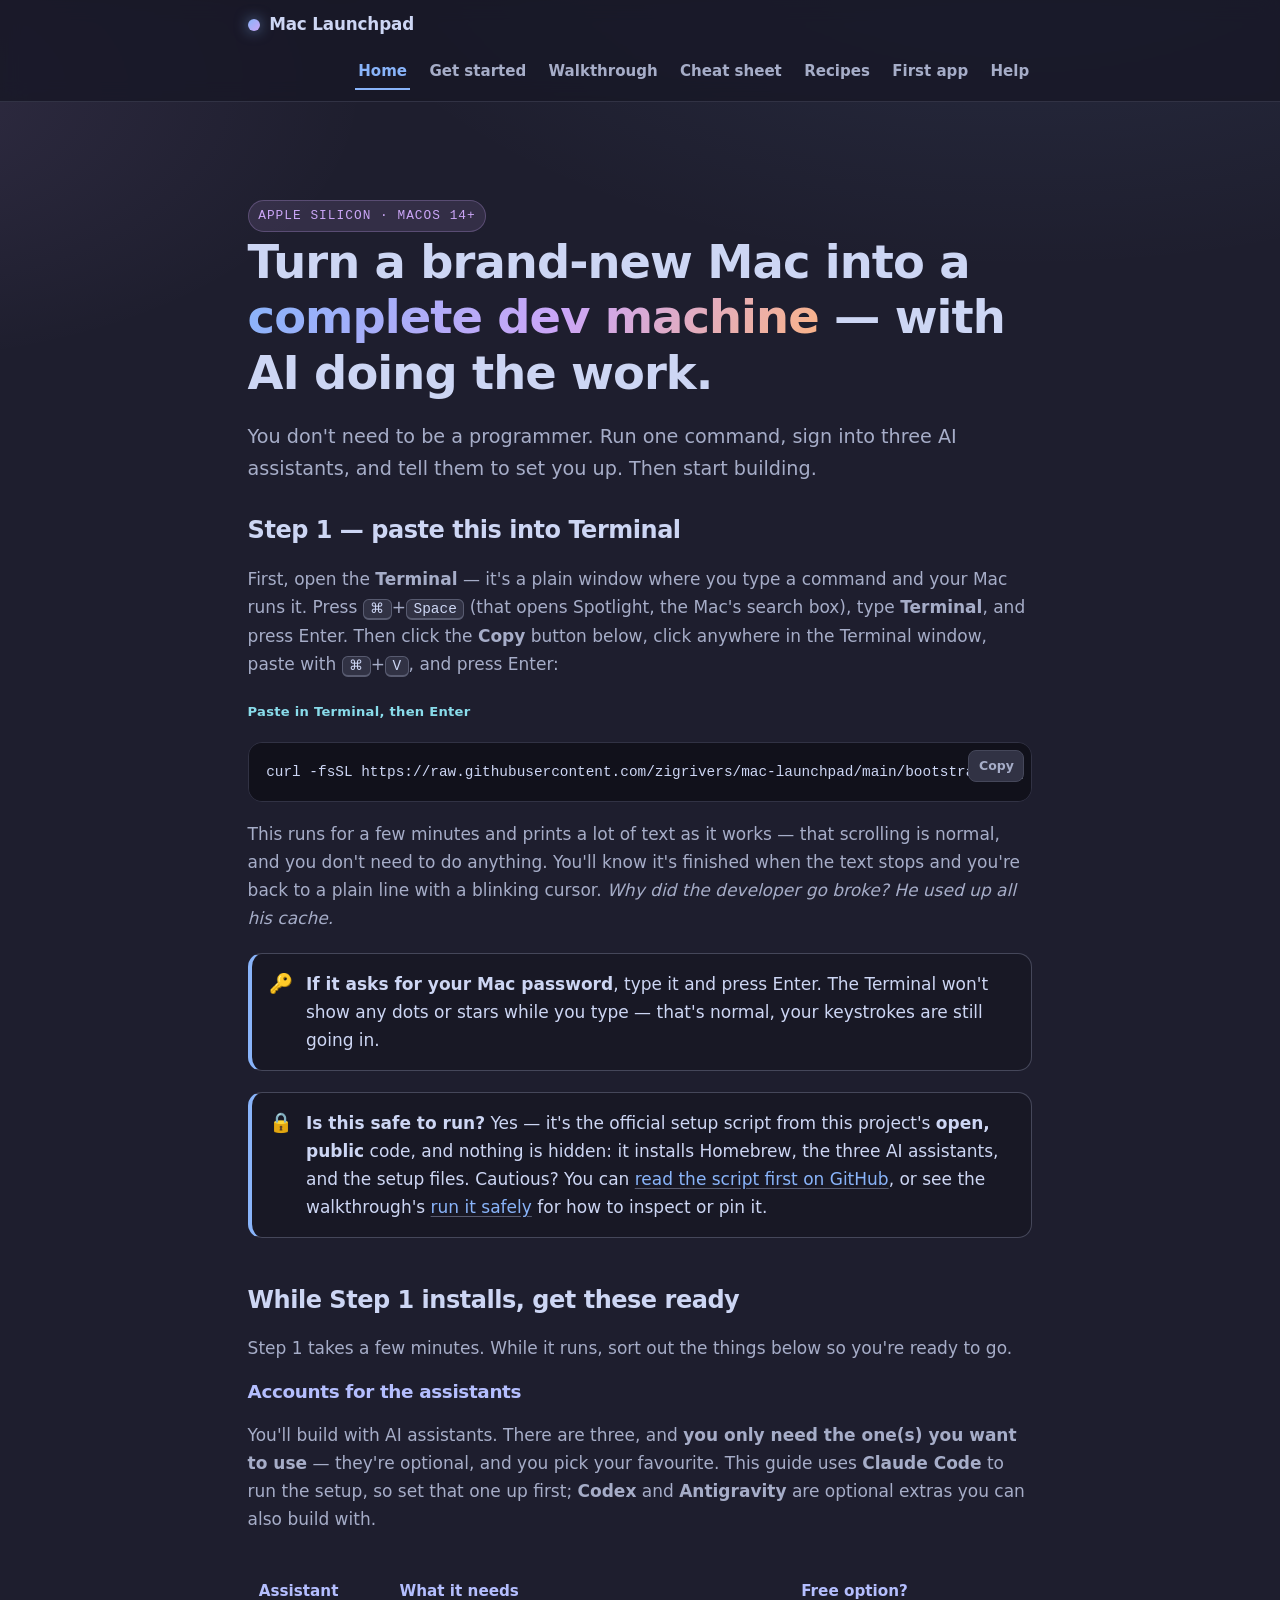
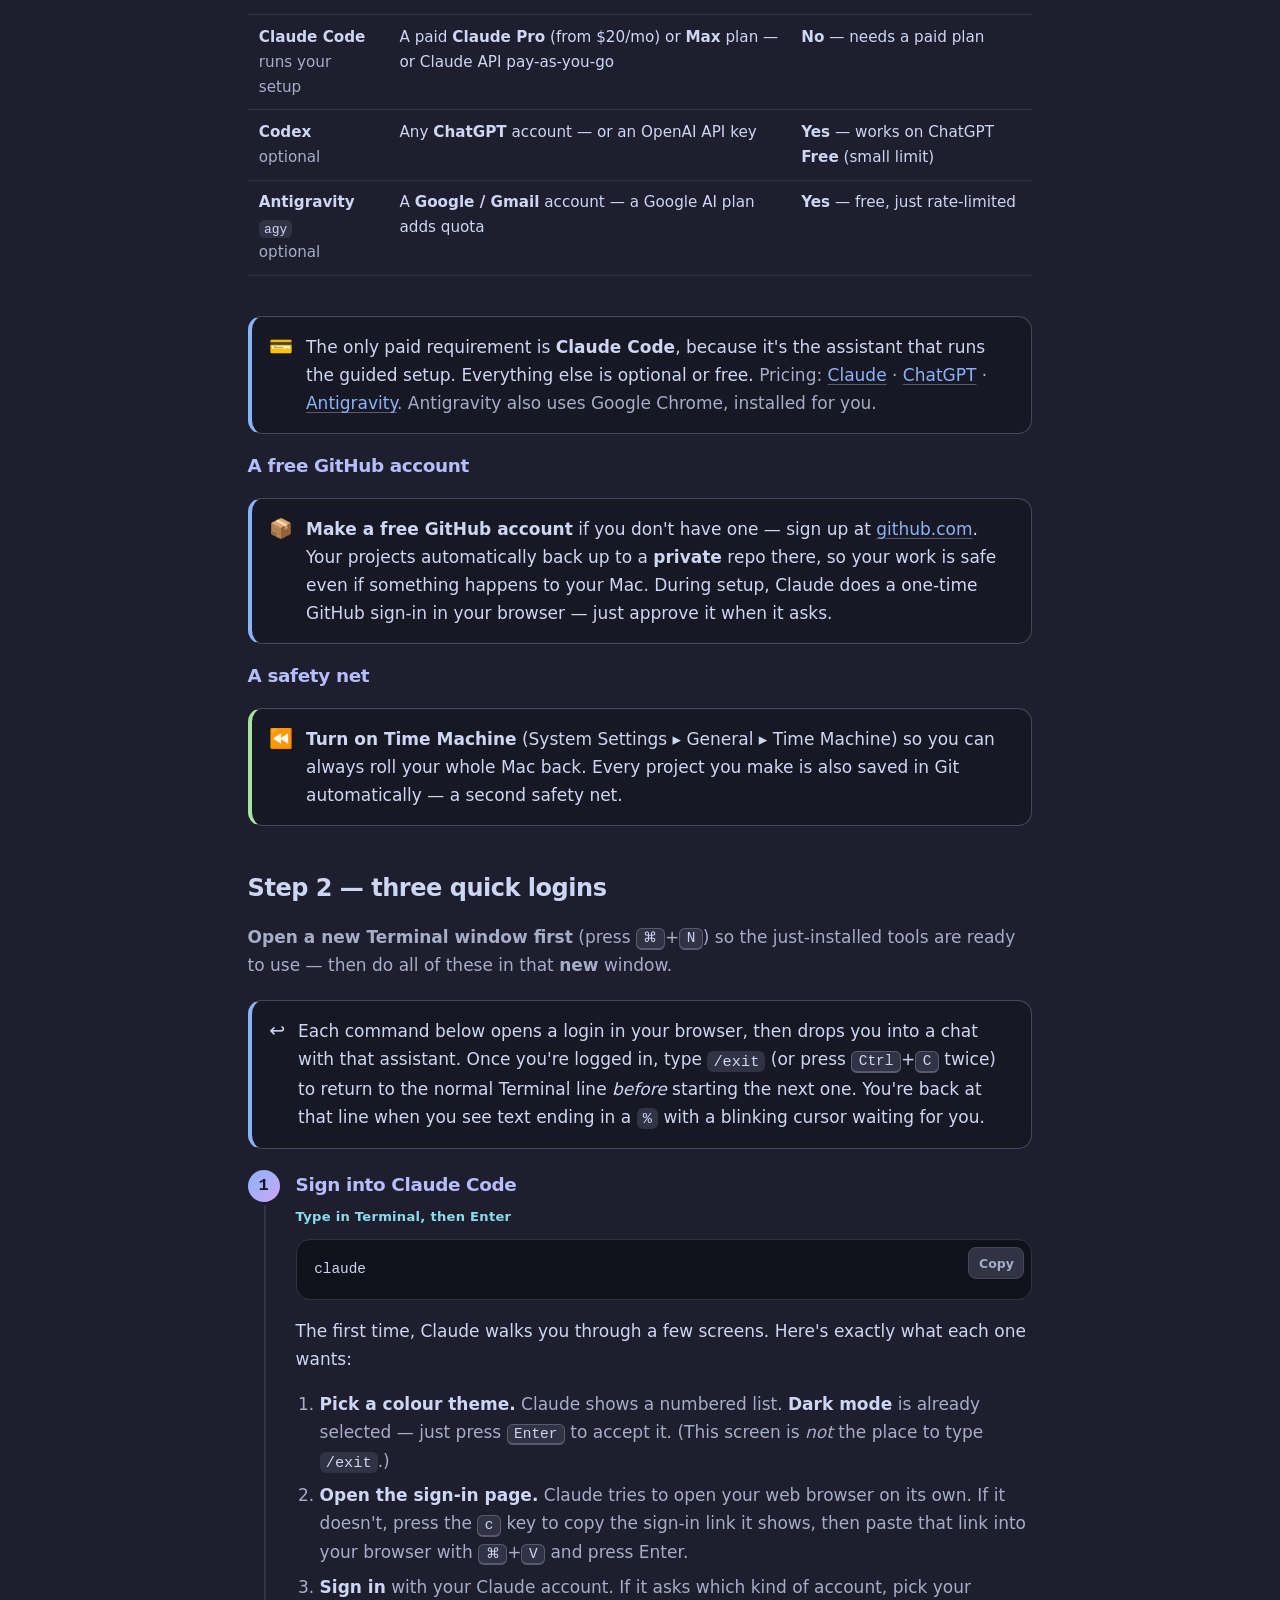
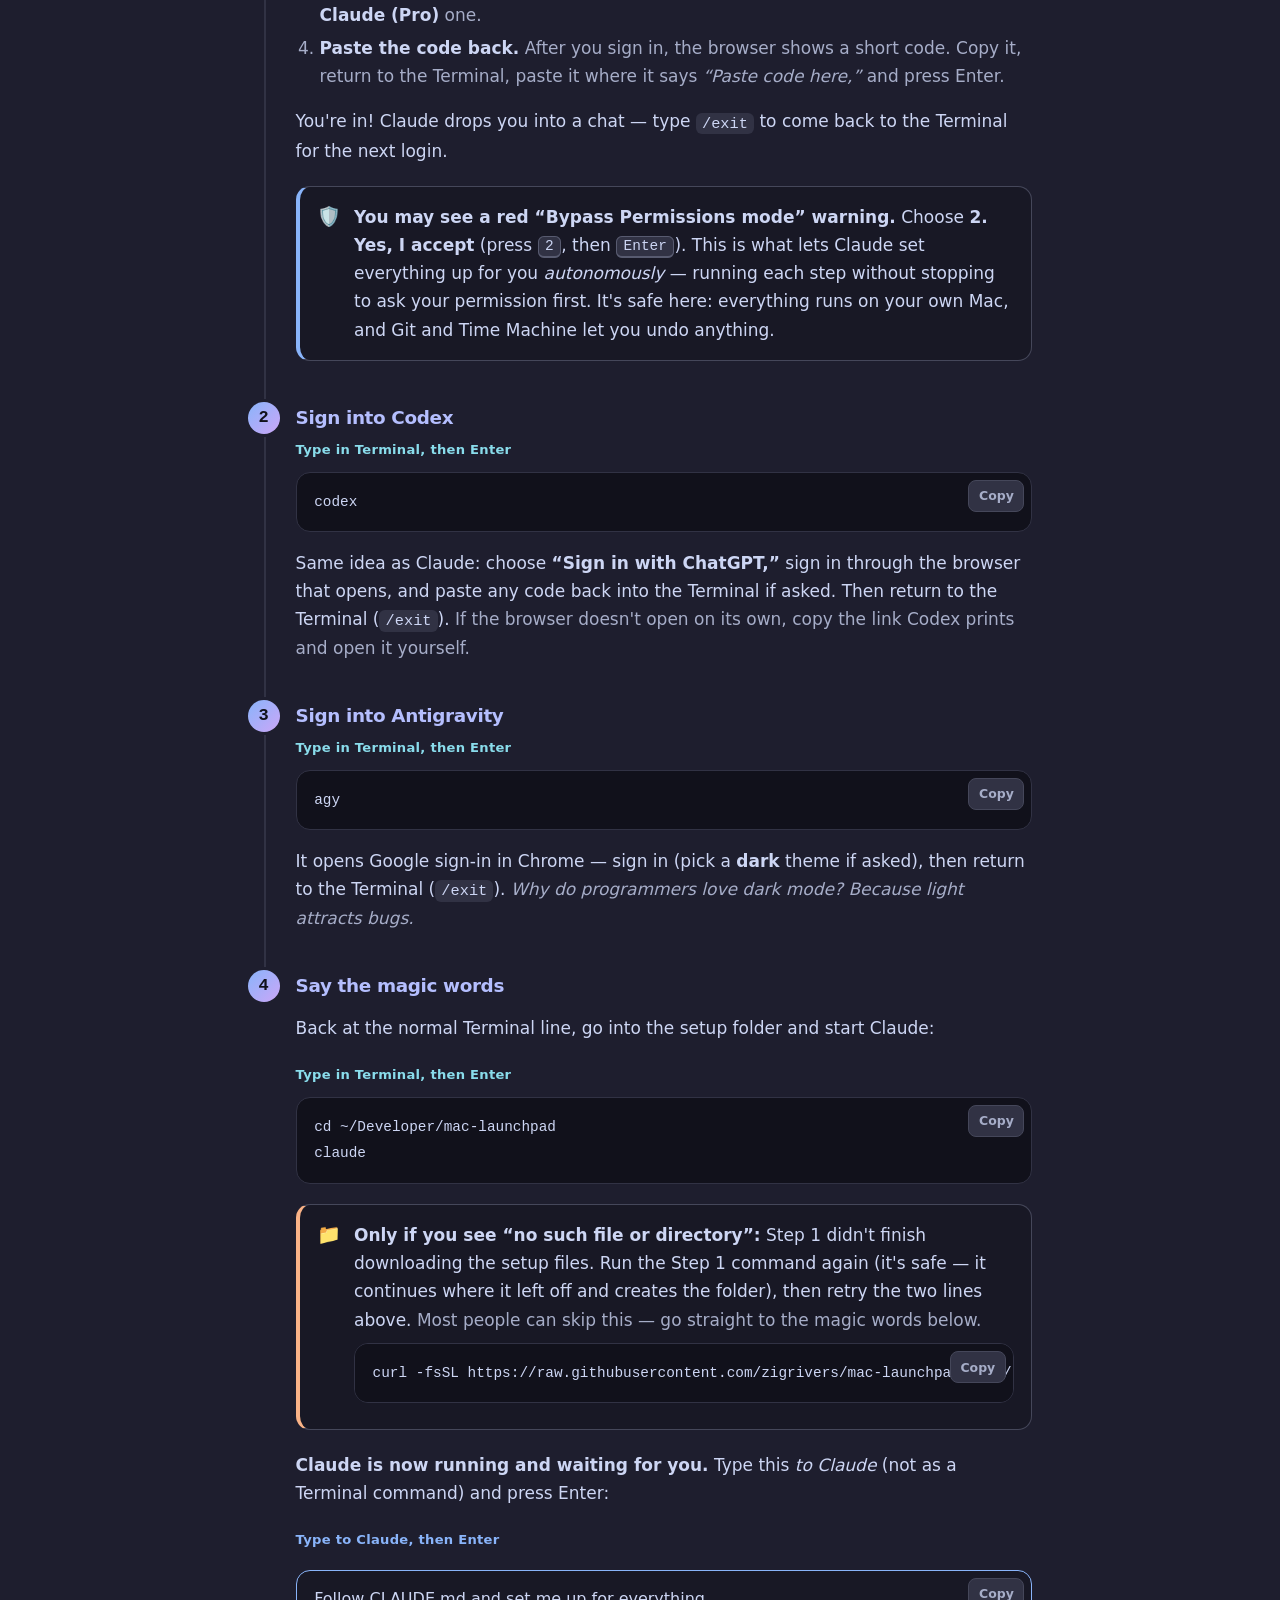
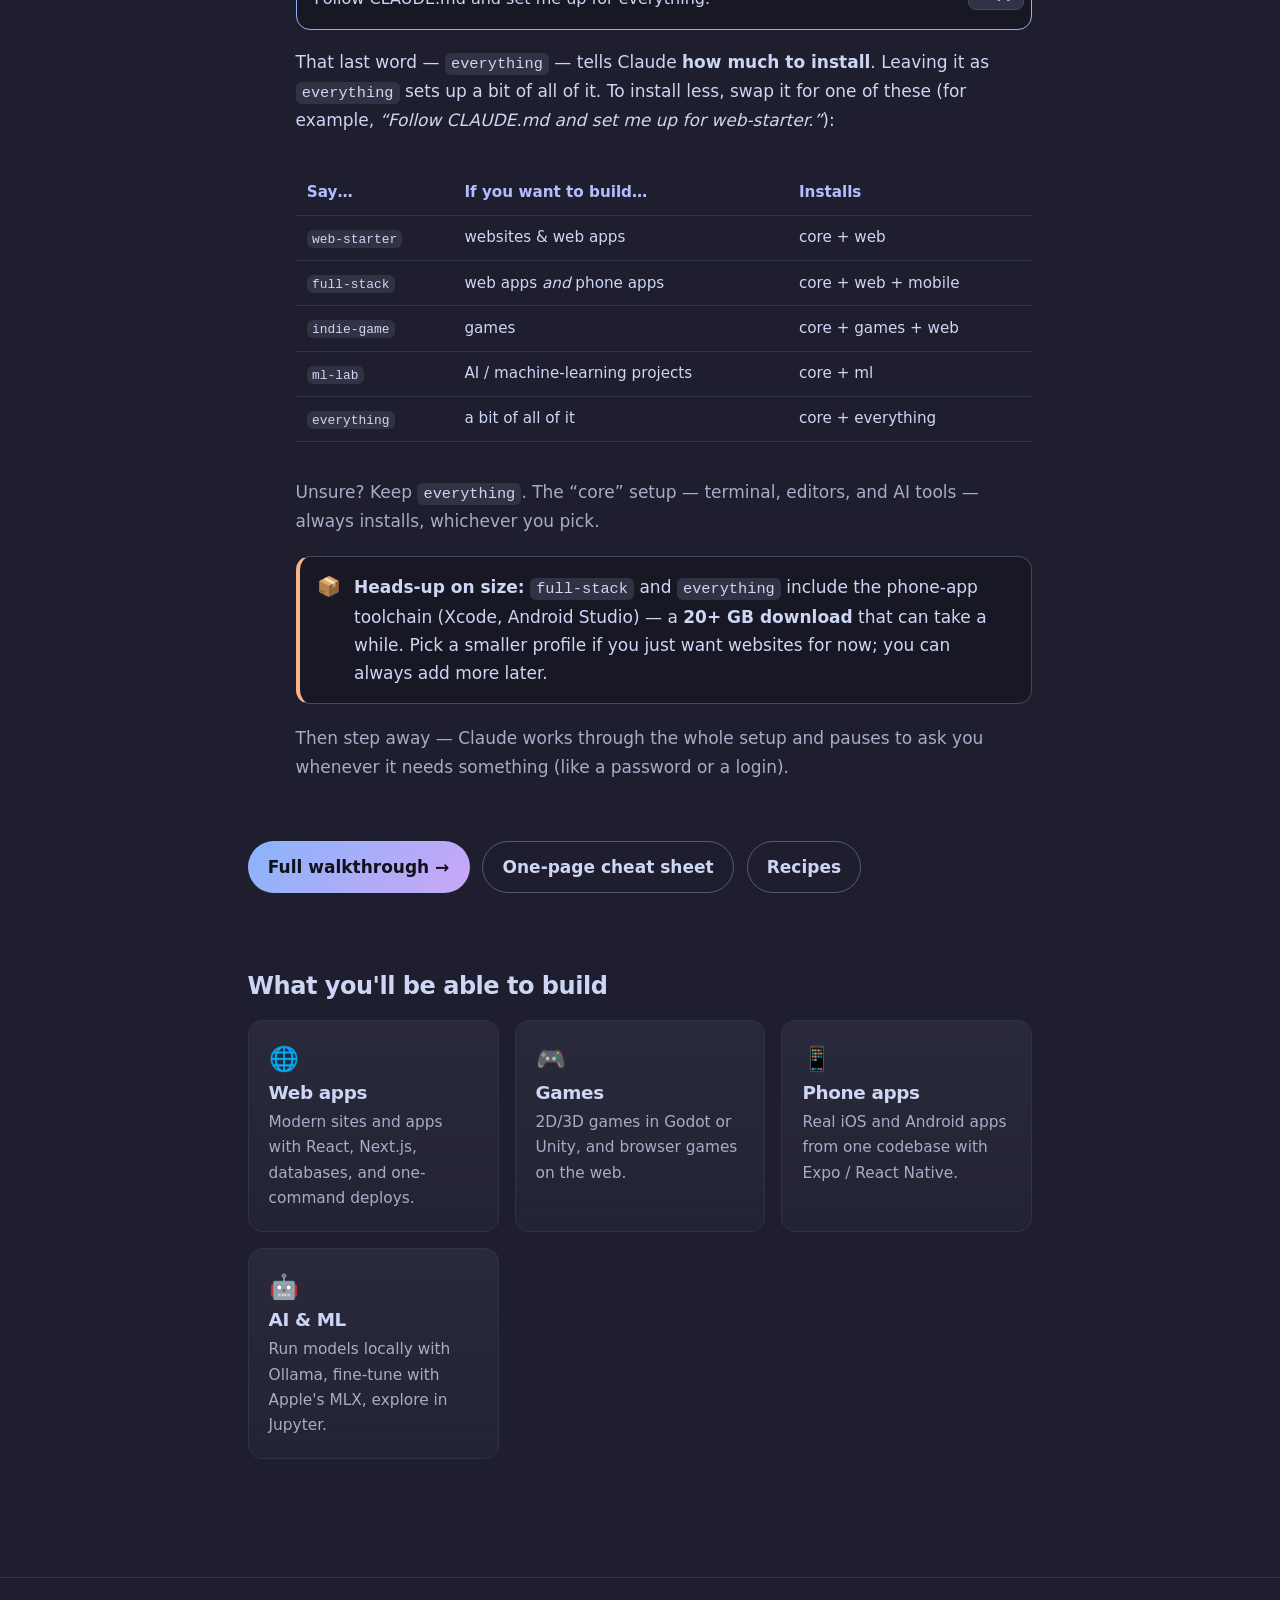
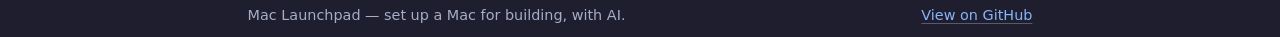
==== commit 5ae9bc8f: "Add task-first navigation + supply-chain safety for curl|bash Two follow-ups from the multi-model re" ====
--- a/docs/index.html
+++ b/docs/index.html
@@ -38,6 +38,7 @@
     <div class="codeblock"><pre><code>curl -fsSL https://raw.githubusercontent.com/zigrivers/mac-launchpad/main/bootstrap.sh | bash</code></pre></div>
     <p class="muted">This runs for a few minutes and prints a lot of text as it works — that scrolling is normal, and you don't need to do anything. You'll know it's finished when the text stops and you're back to a plain line with a blinking cursor. <em>Why did the developer go broke? He used up all his cache.</em></p>
     <div class="callout note"><div class="ico" aria-hidden="true">🔑</div><p><strong>If it asks for your Mac password</strong>, type it and press Enter. The Terminal won't show any dots or stars while you type — that's normal, your keystrokes are still going in.</p></div>
+    <div class="callout note"><div class="ico" aria-hidden="true">🔒</div><p><strong>Is this safe to run?</strong> Yes — it's the official setup script from this project's <strong>open, public</strong> code, and nothing is hidden: it installs Homebrew, the three AI assistants, and the setup files. Cautious? You can <a href="https://github.com/zigrivers/mac-launchpad/blob/main/bootstrap.sh" target="_blank" rel="noopener noreferrer">read the script first on GitHub</a>, or see the walkthrough's <a href="walkthrough.html#run-safely">run it safely</a> for how to inspect or pin it.</p></div>
 
     <h2>While Step 1 installs, get these ready</h2>
     <p class="muted">Step 1 takes a few minutes. While it runs, sort out the things below so you're ready to go.</p>
--- a/docs/assets/styles.css
+++ b/docs/assets/styles.css
@@ -77,6 +77,13 @@
 h2 { font-size: 1.5rem; margin-top: 2.6rem; padding-top: .4rem; }
 h3 { font-size: 1.15rem; color: var(--lavender); }
 h2 .num { color: var(--overlay0); font-variant-numeric: tabular-nums; margin-right: .4rem; }
+:is(h1, h2, h3)[id] { scroll-margin-top: 5rem; }
+/* Compact "jump to a task" index */
+.jump { display: flex; flex-wrap: wrap; gap: .5rem; margin: .8rem 0 0; padding: 0; list-style: none; }
+.jump a { display: inline-block; font-size: .9rem; font-weight: 600; color: var(--text);
+  background: var(--surface0); border: 1px solid var(--surface1); border-radius: 999px;
+  padding: .35rem .85rem; text-decoration: none; }
+.jump a:hover { border-color: var(--blue); color: var(--blue); }
 a { color: var(--blue); text-decoration-color: var(--surface2); text-underline-offset: 3px; }
 a:hover { text-decoration-color: var(--blue); }
 p { color: var(--text); }
@@ -165,6 +172,12 @@
 .tok-k { color: var(--mauve); }    /* keyword/command */
 .tok-s { color: var(--green); }    /* string */
 
+/* Illustrative figures (mockups of what you'll see on screen) */
+figure.shot { margin: 1.3rem 0; }
+figure.shot img { width: 100%; height: auto; display: block; border-radius: var(--radius);
+  border: 1px solid var(--surface0); box-shadow: 0 10px 30px rgba(0,0,0,.25); }
+figure.shot figcaption { color: var(--subtext); font-size: .85rem; margin-top: .55rem; text-align: center; }
+
 /* Tables */
 .table-wrap { overflow-x: auto; }
 table { width: 100%; border-collapse: collapse; margin: 1.2rem 0; font-size: .95rem; }
@@ -173,9 +186,9 @@
 td code { font-size: .85em; }
 
 /* Definition list (cheatsheet) */
-.kv { display: grid; grid-template-columns: minmax(170px, max-content) 1fr; gap: .4rem 1.2rem; margin: 1rem 0; }
-.kv dt { font-family: var(--mono); color: var(--peach); font-size: .9rem; }
-.kv dd { margin: 0; color: var(--subtext); }
+.kv { display: grid; grid-template-columns: minmax(150px, max-content) 1fr; gap: .4rem 1.2rem; margin: 1rem 0; }
+.kv dt { font-family: var(--mono); color: var(--peach); font-size: .9rem; min-width: 0; overflow-wrap: break-word; }
+.kv dd { margin: 0; color: var(--subtext); min-width: 0; overflow-wrap: break-word; }
 
 /* Buttons */
 .btn-row { display: flex; gap: .8rem; flex-wrap: wrap; margin: 1.4rem 0; }
@@ -194,4 +207,8 @@
   body { font-size: 16px; }
   .nav-links { width: 100%; margin-left: 0; }
   ol.steps > li { padding-left: 2.6rem; }
-}
+  /* Stack term-over-definition on phones so long code tokens never force a sideways scroll. */
+  .kv { grid-template-columns: 1fr; gap: .1rem 0; }
+  .kv dt { margin-top: .6rem; }
+  .kv dt:first-of-type { margin-top: 0; }
+}
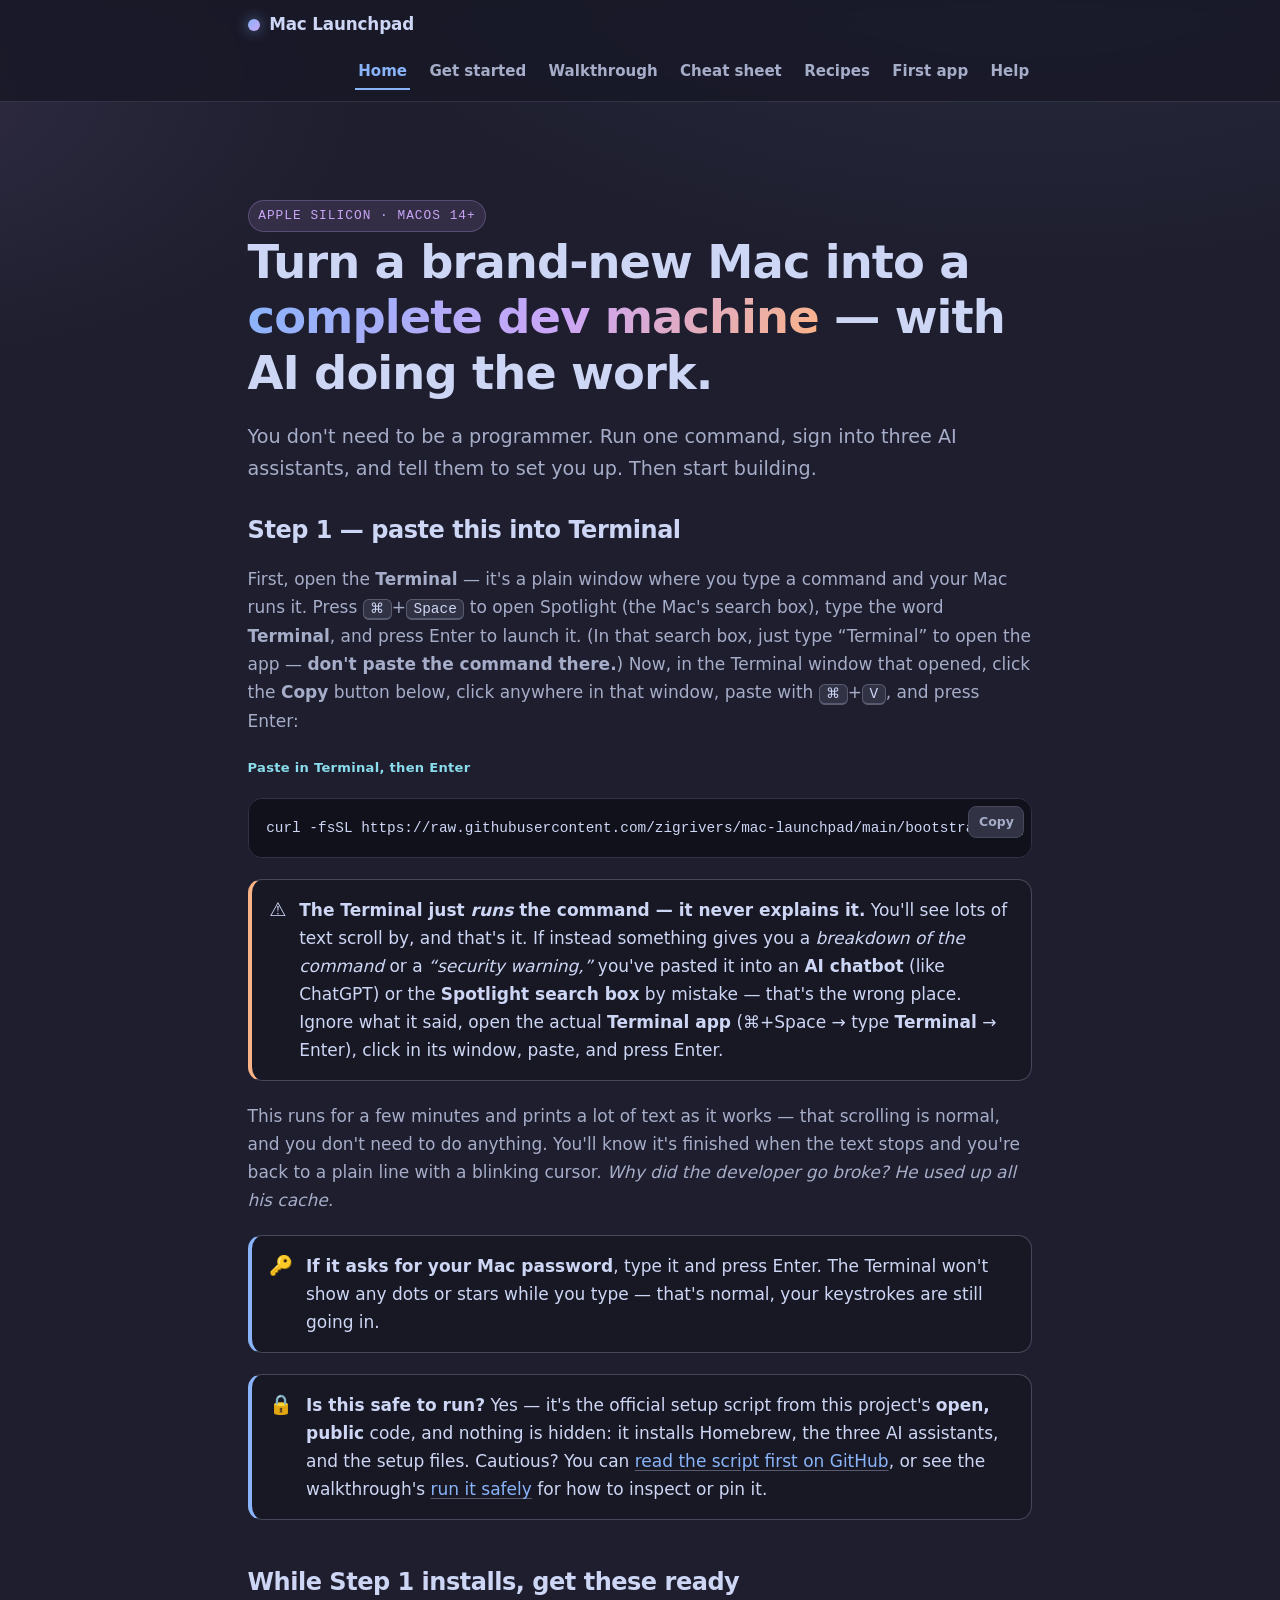
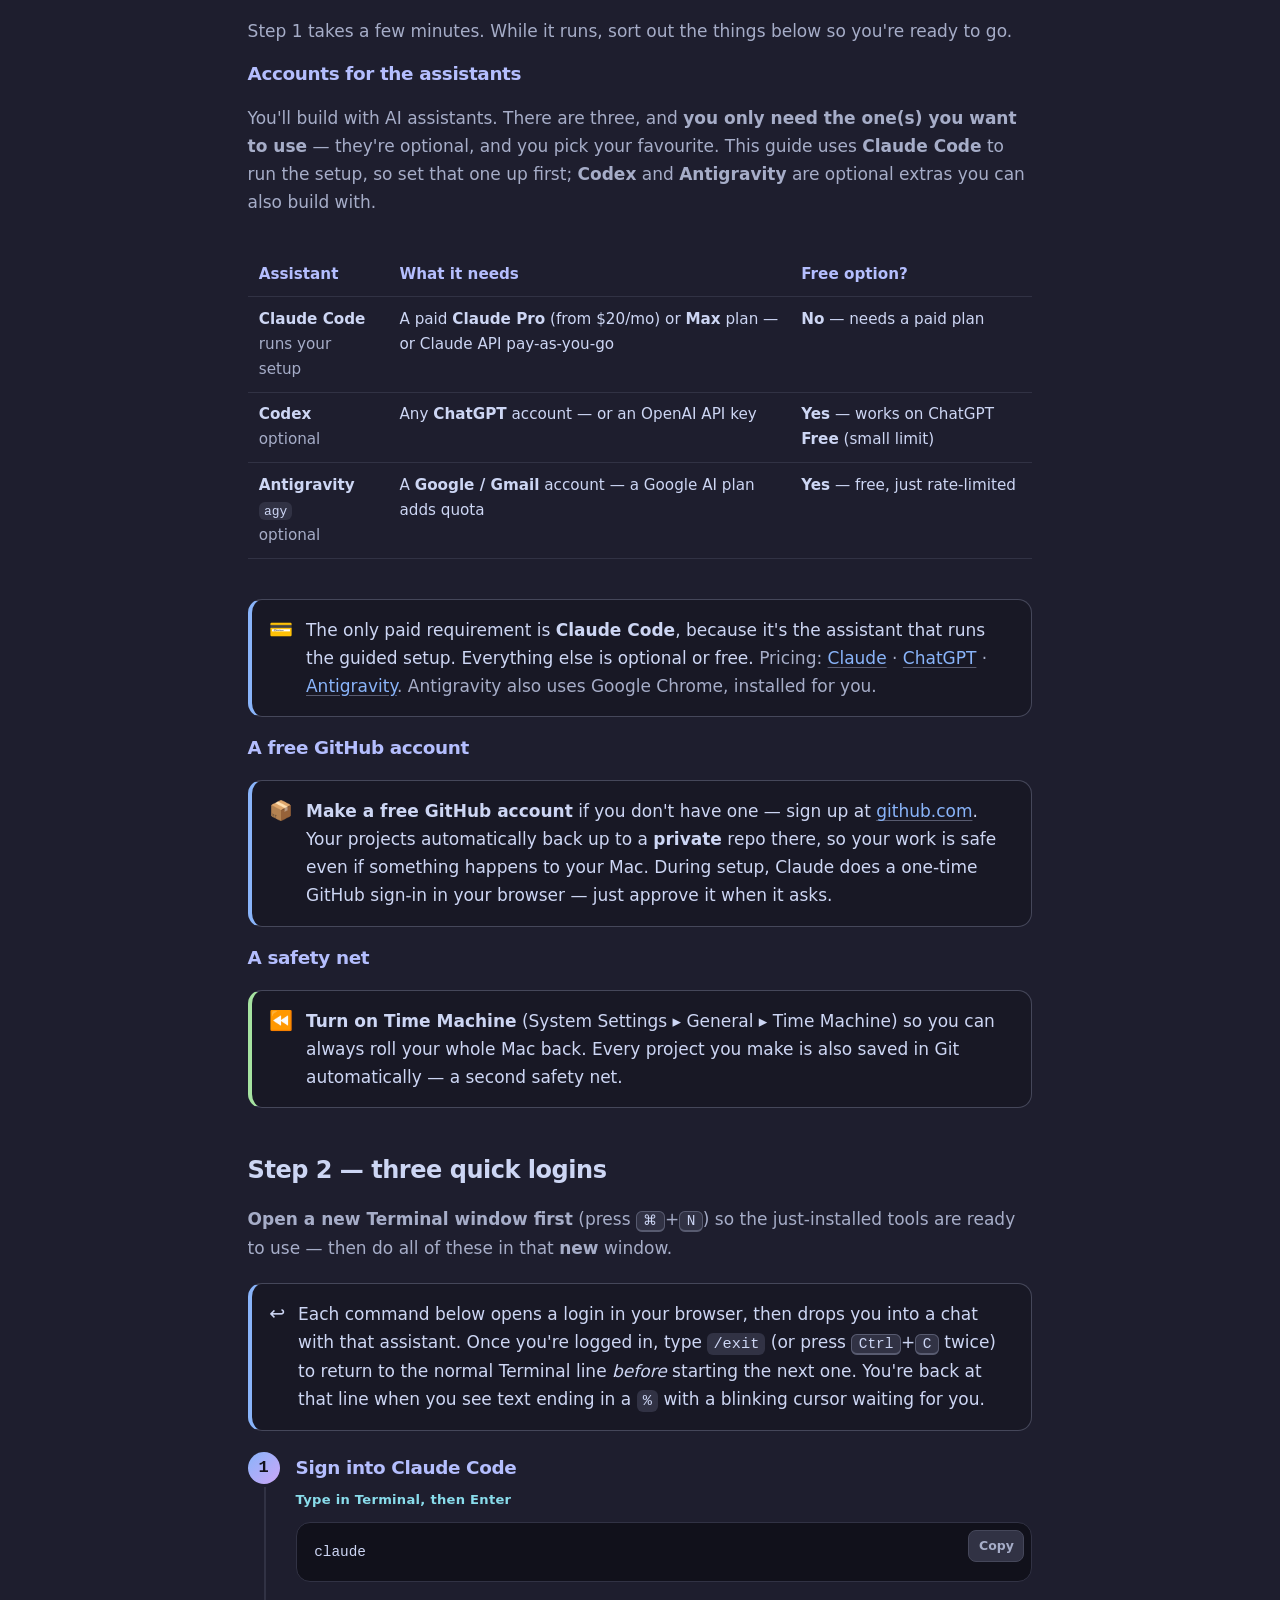
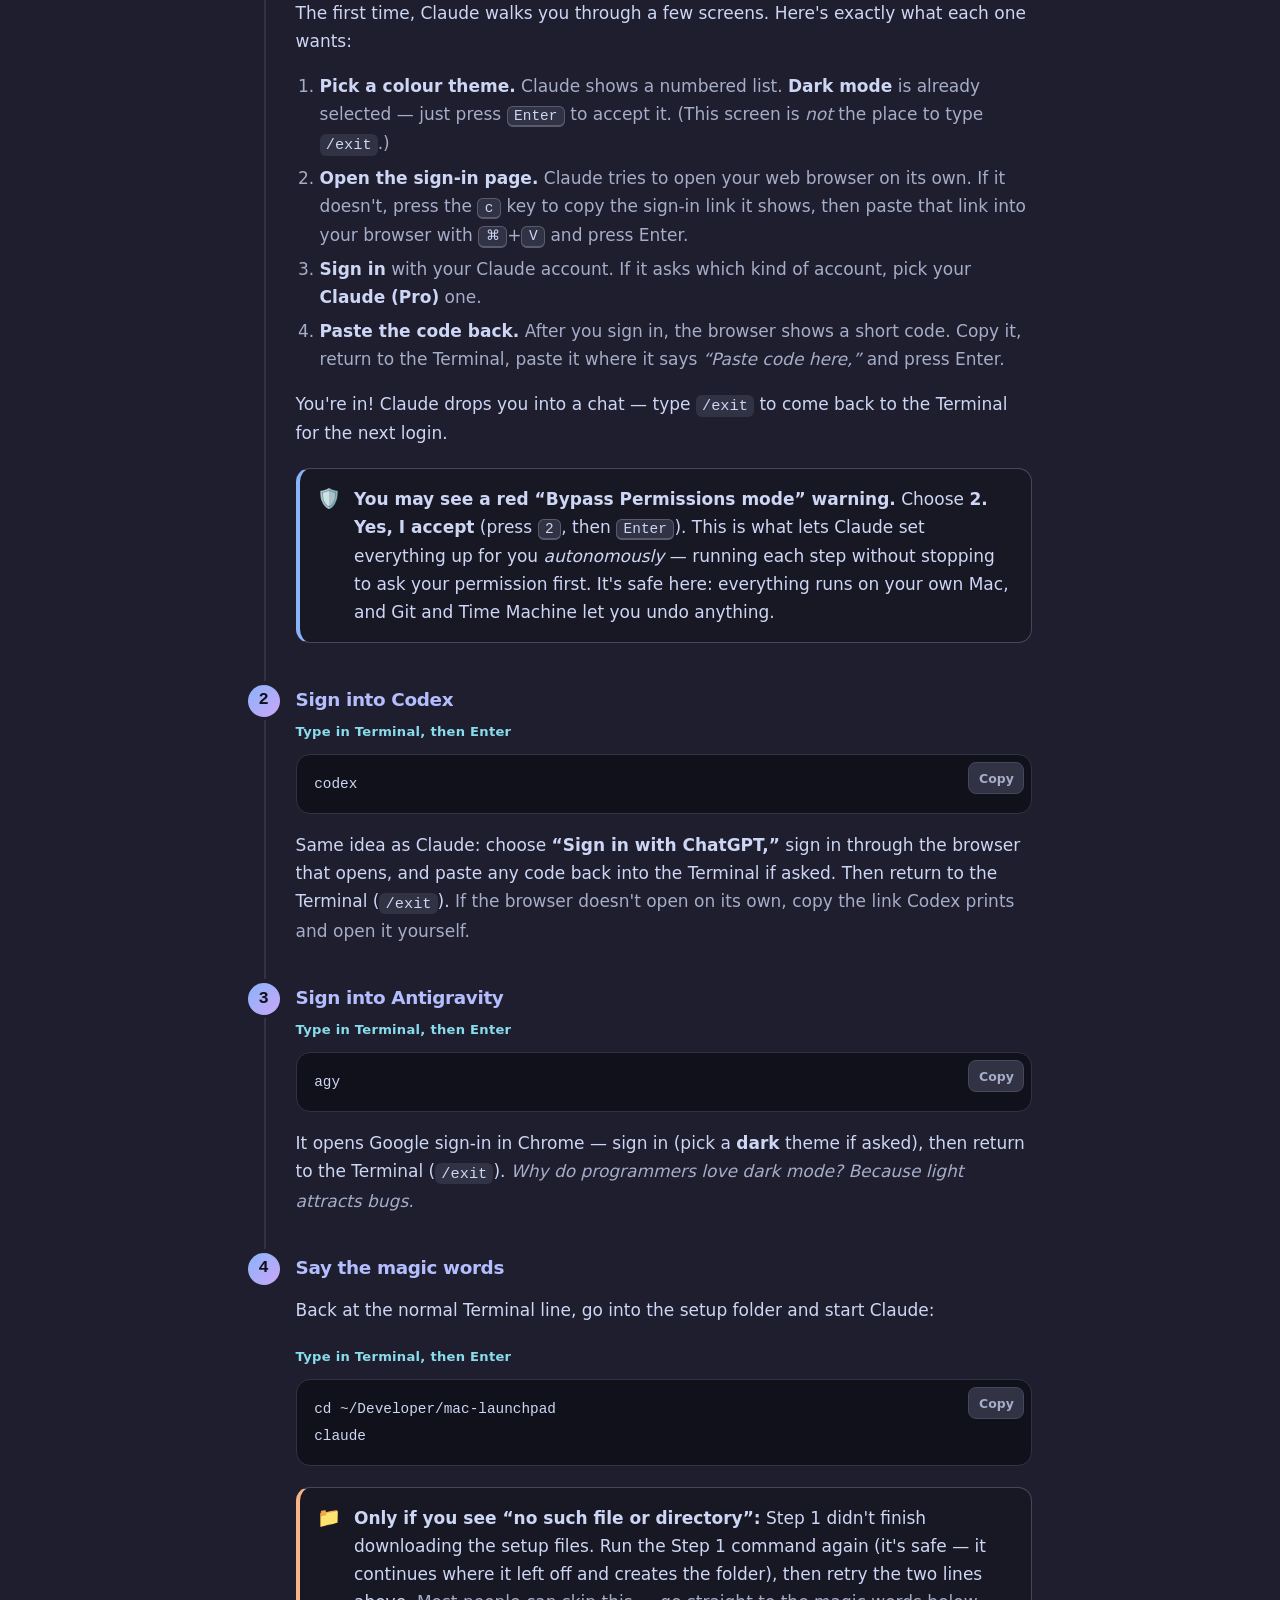
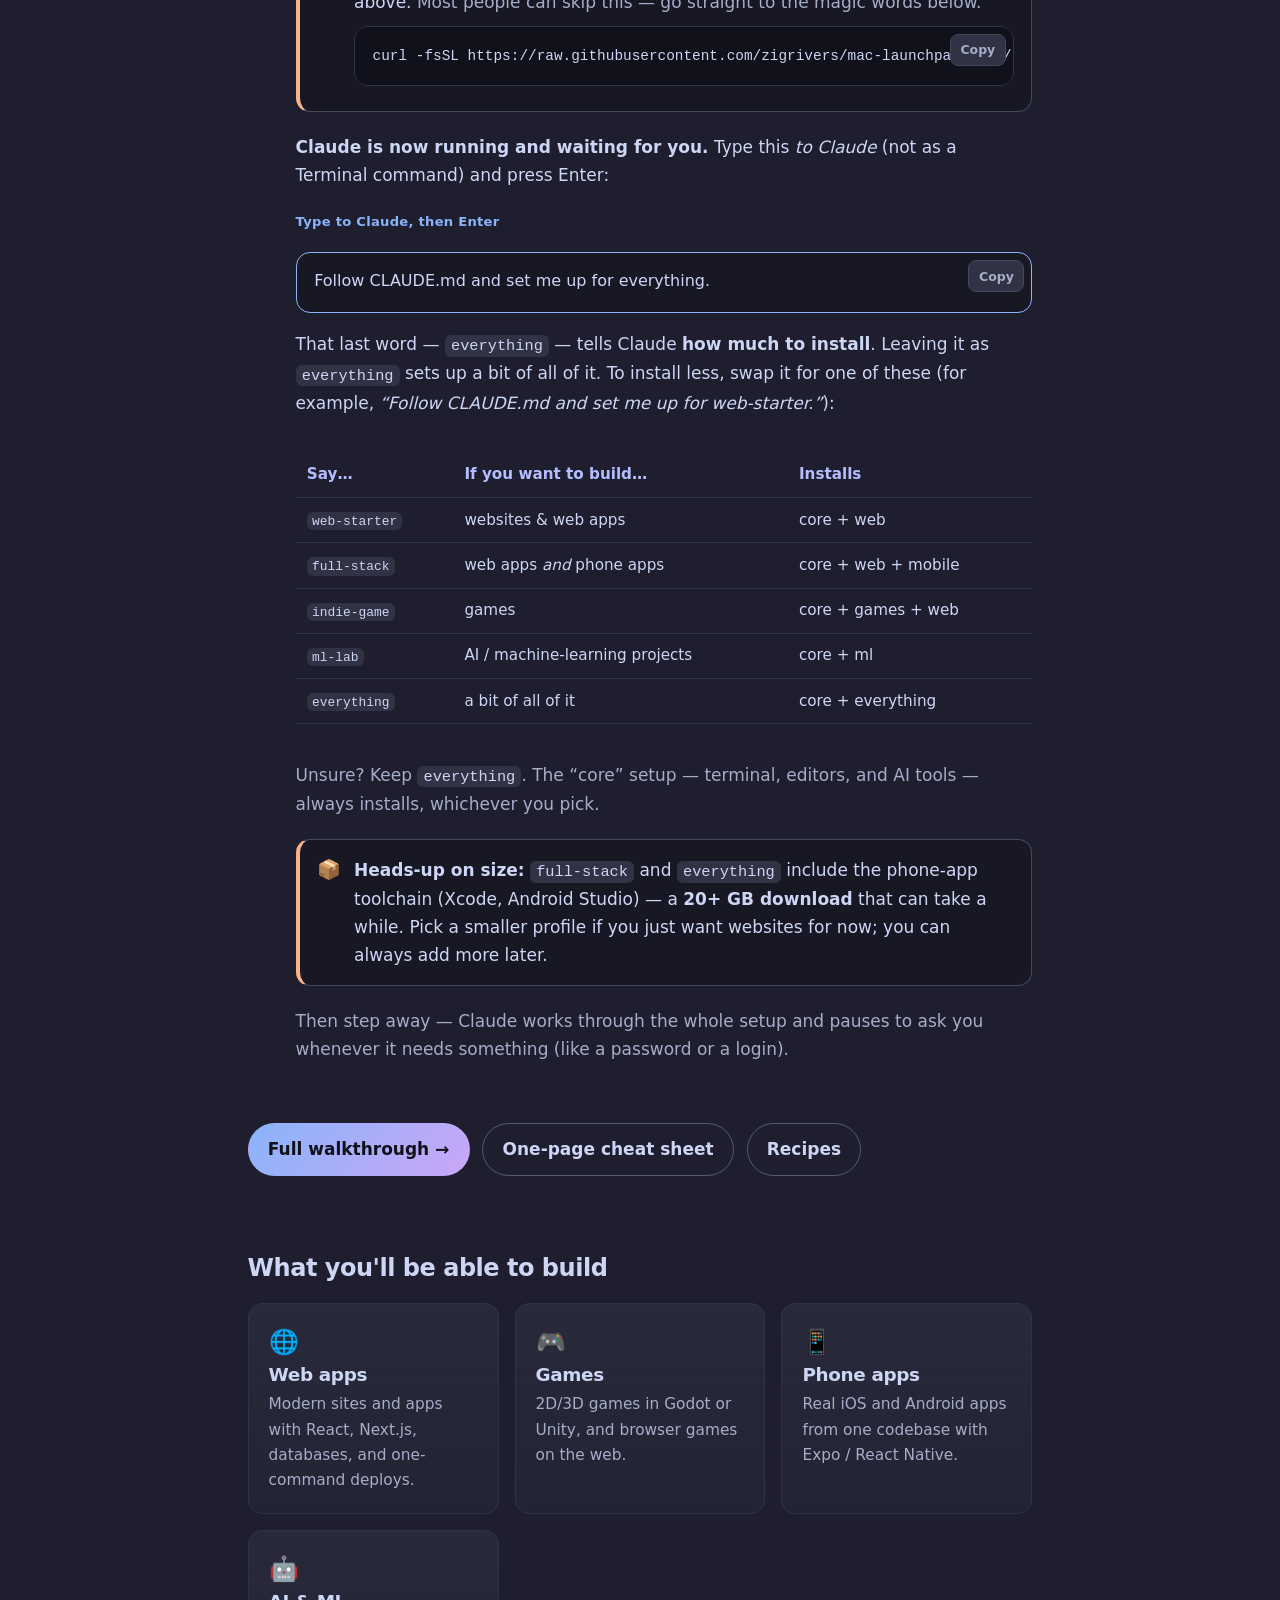
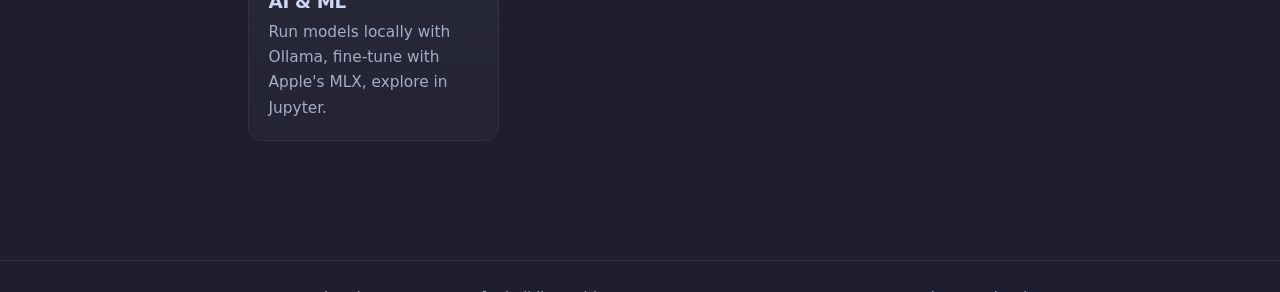
==== commit 5f9ccf39: "Fix the #1 first-step trap: pasting the install command into a chatbot A real new-Mac user pasted th" ====
--- a/docs/index.html
+++ b/docs/index.html
@@ -33,9 +33,10 @@
     <p class="lede">You don't need to be a programmer. Run one command, sign into three AI assistants, and tell them to set you up. Then start building.</p>
 
     <h2 style="margin-top:1.6rem">Step 1 — paste this into Terminal</h2>
-    <p class="muted">First, open the <strong>Terminal</strong> — it's a plain window where you type a command and your Mac runs it. Press <kbd>⌘</kbd>+<kbd>Space</kbd> (that opens Spotlight, the Mac's search box), type <strong>Terminal</strong>, and press Enter. Then click the <strong>Copy</strong> button below, click anywhere in the Terminal window, paste with <kbd>⌘</kbd>+<kbd>V</kbd>, and press Enter:</p>
+    <p class="muted">First, open the <strong>Terminal</strong> — it's a plain window where you type a command and your Mac runs it. Press <kbd>⌘</kbd>+<kbd>Space</kbd> to open Spotlight (the Mac's search box), type the word <strong>Terminal</strong>, and press Enter to launch it. <span class="muted">(In that search box, just type “Terminal” to open the app — <strong>don't paste the command there.</strong>)</span> Now, in the Terminal window that opened, click the <strong>Copy</strong> button below, click anywhere in that window, paste with <kbd>⌘</kbd>+<kbd>V</kbd>, and press Enter:</p>
     <span class="paste-where to-terminal">Paste in Terminal, then Enter</span>
     <div class="codeblock"><pre><code>curl -fsSL https://raw.githubusercontent.com/zigrivers/mac-launchpad/main/bootstrap.sh | bash</code></pre></div>
+    <div class="callout warn"><div class="ico" aria-hidden="true">⚠️</div><p><strong>The Terminal just <em>runs</em> the command — it never explains it.</strong> You'll see lots of text scroll by, and that's it. If instead something gives you a <em>breakdown of the command</em> or a <em>“security warning,”</em> you've pasted it into an <strong>AI chatbot</strong> (like ChatGPT) or the <strong>Spotlight search box</strong> by mistake — that's the wrong place. Ignore what it said, open the actual <strong>Terminal app</strong> (⌘+Space → type <strong>Terminal</strong> → Enter), click in its window, paste, and press Enter.</p></div>
     <p class="muted">This runs for a few minutes and prints a lot of text as it works — that scrolling is normal, and you don't need to do anything. You'll know it's finished when the text stops and you're back to a plain line with a blinking cursor. <em>Why did the developer go broke? He used up all his cache.</em></p>
     <div class="callout note"><div class="ico" aria-hidden="true">🔑</div><p><strong>If it asks for your Mac password</strong>, type it and press Enter. The Terminal won't show any dots or stars while you type — that's normal, your keystrokes are still going in.</p></div>
     <div class="callout note"><div class="ico" aria-hidden="true">🔒</div><p><strong>Is this safe to run?</strong> Yes — it's the official setup script from this project's <strong>open, public</strong> code, and nothing is hidden: it installs Homebrew, the three AI assistants, and the setup files. Cautious? You can <a href="https://github.com/zigrivers/mac-launchpad/blob/main/bootstrap.sh" target="_blank" rel="noopener noreferrer">read the script first on GitHub</a>, or see the walkthrough's <a href="walkthrough.html#run-safely">run it safely</a> for how to inspect or pin it.</p></div>
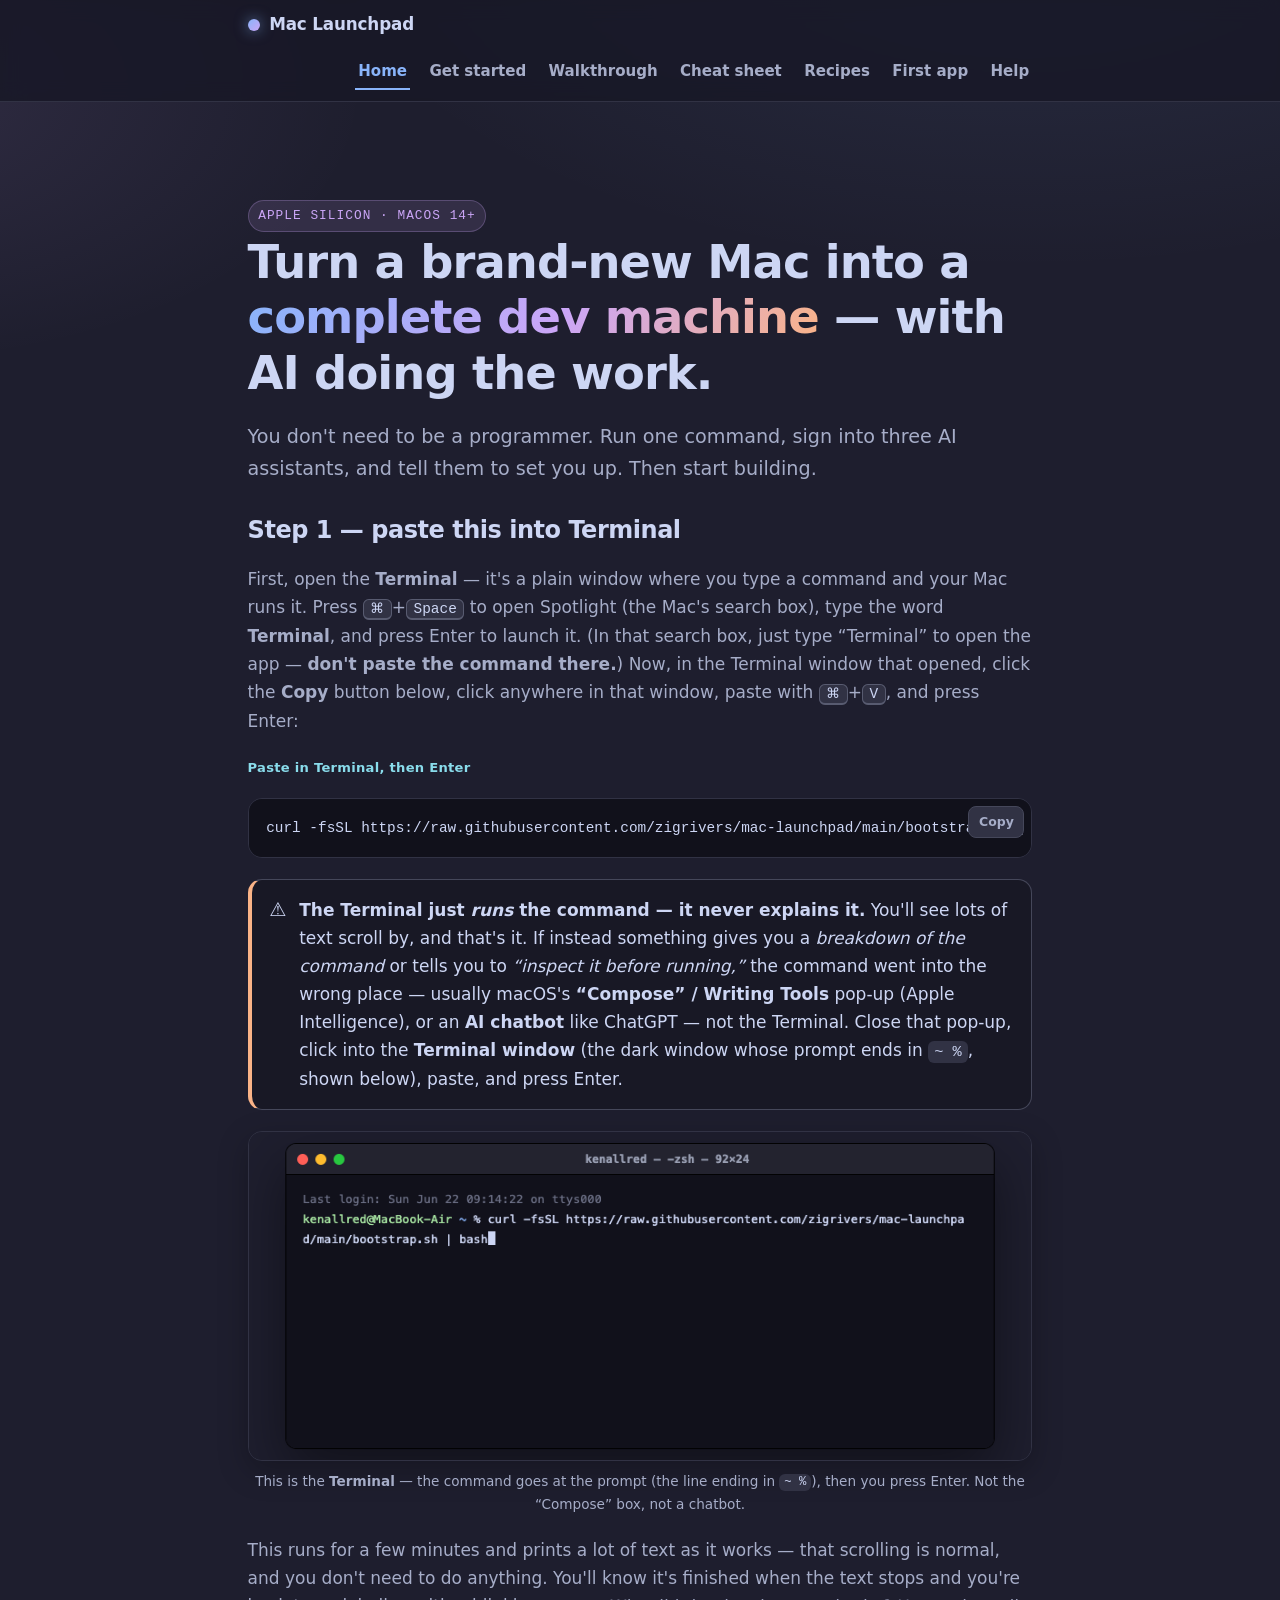
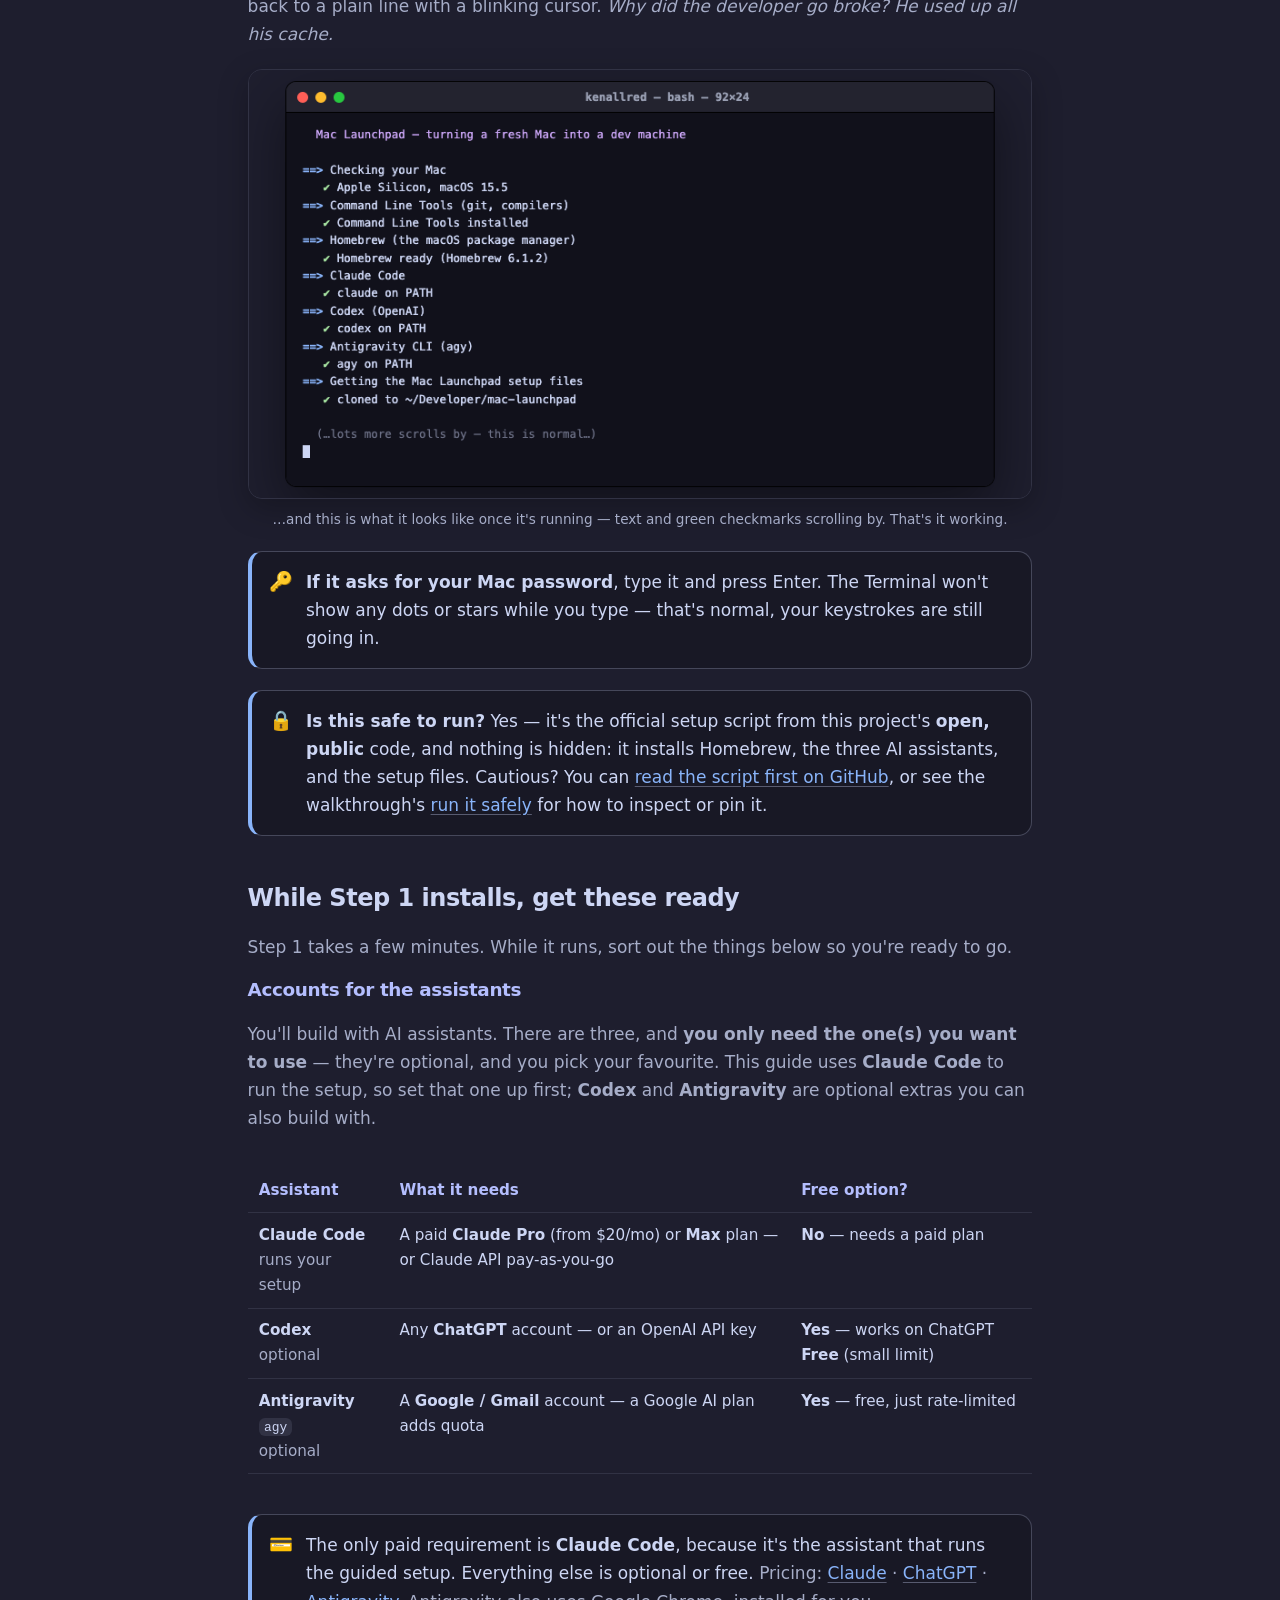
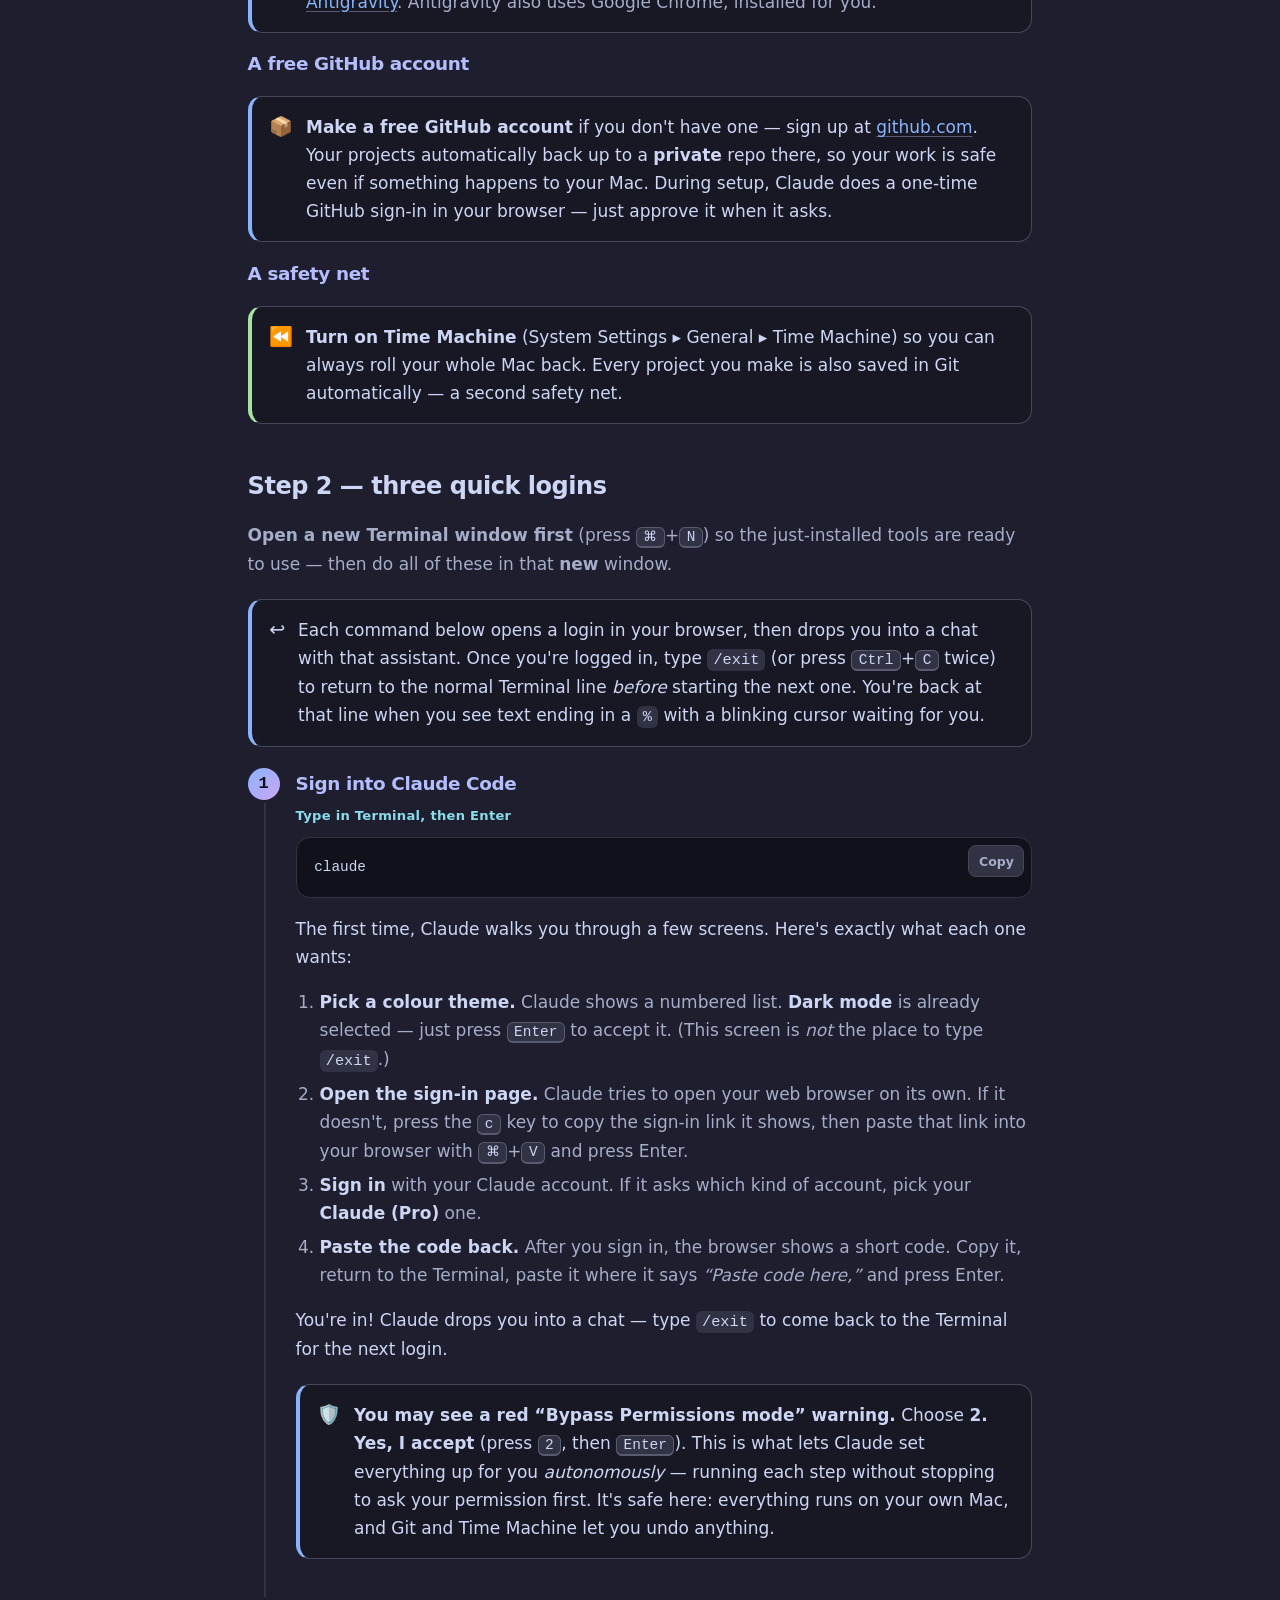
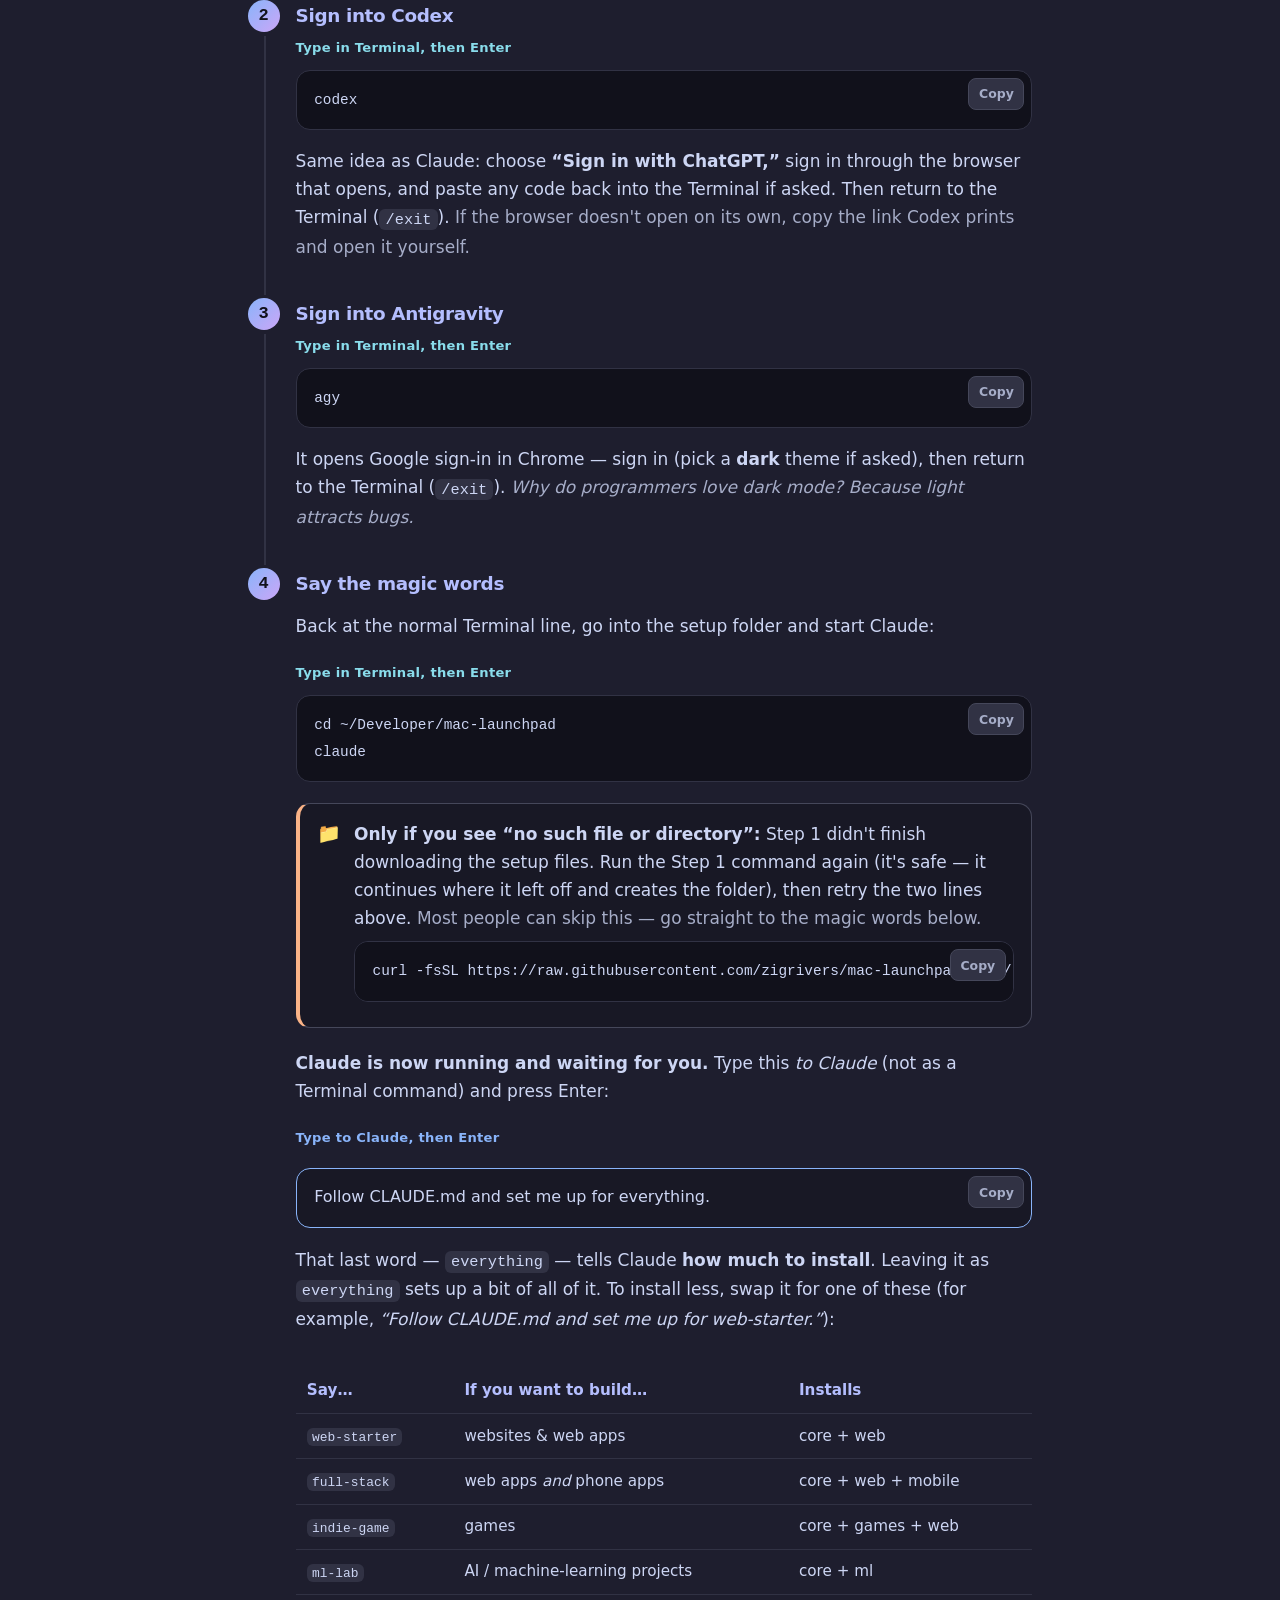
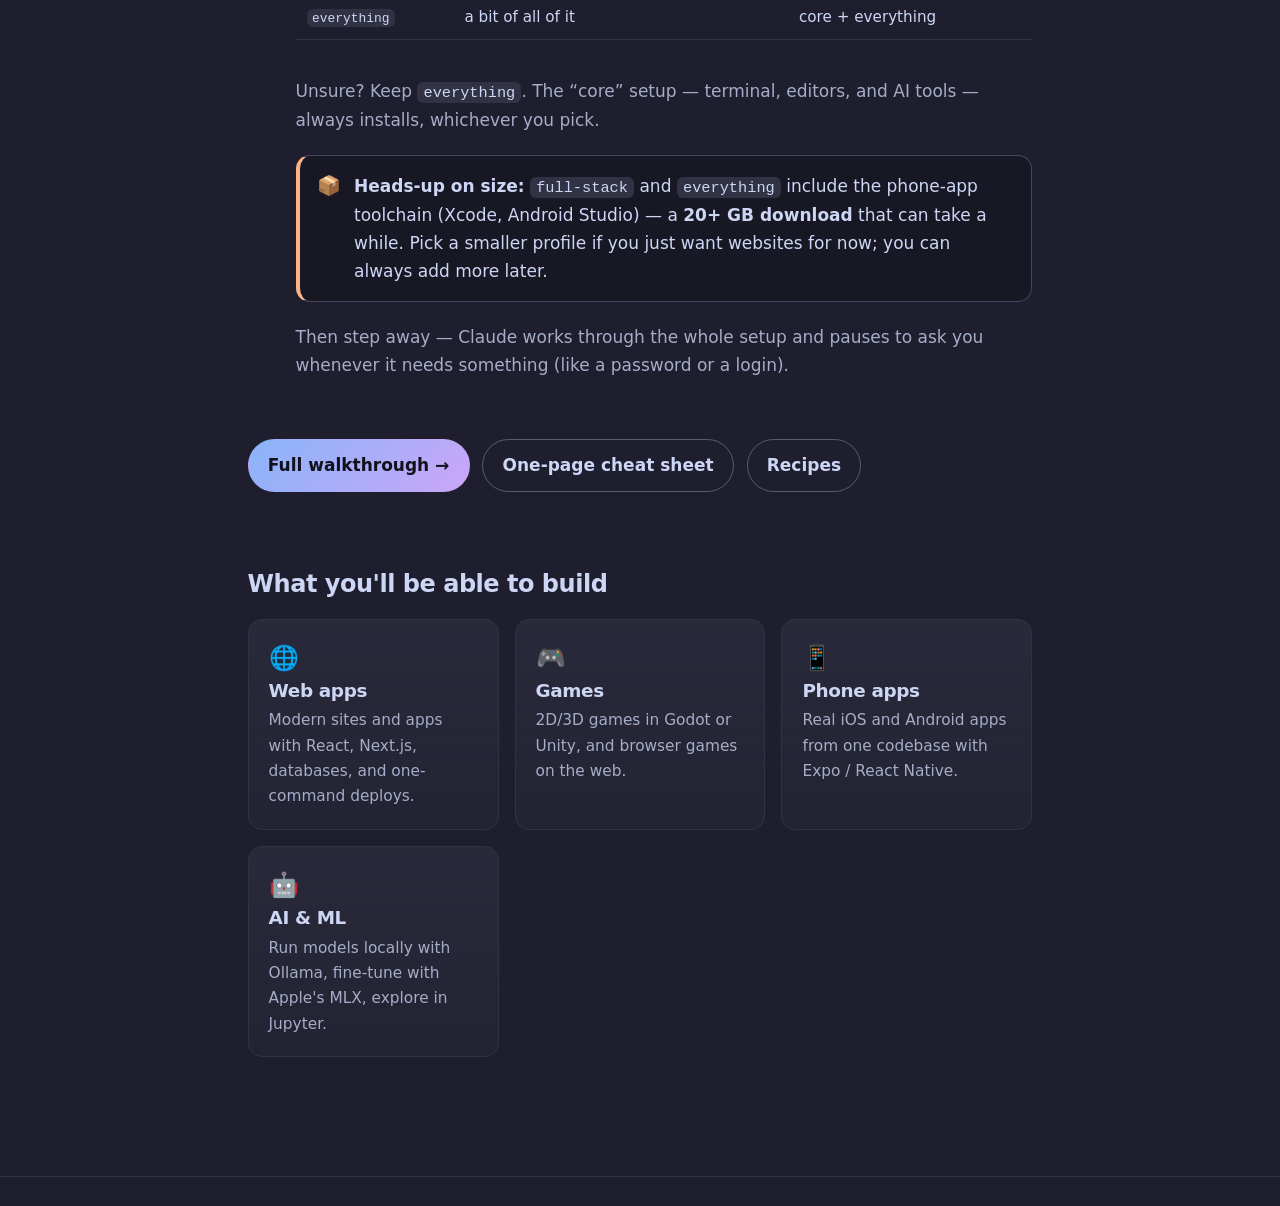
==== commit 7c649a38: "Add Terminal screenshots to Home/Get Started; name the "Compose" culprit A second user hit the same " ====
--- a/docs/index.html
+++ b/docs/index.html
@@ -36,8 +36,16 @@
     <p class="muted">First, open the <strong>Terminal</strong> — it's a plain window where you type a command and your Mac runs it. Press <kbd>⌘</kbd>+<kbd>Space</kbd> to open Spotlight (the Mac's search box), type the word <strong>Terminal</strong>, and press Enter to launch it. <span class="muted">(In that search box, just type “Terminal” to open the app — <strong>don't paste the command there.</strong>)</span> Now, in the Terminal window that opened, click the <strong>Copy</strong> button below, click anywhere in that window, paste with <kbd>⌘</kbd>+<kbd>V</kbd>, and press Enter:</p>
     <span class="paste-where to-terminal">Paste in Terminal, then Enter</span>
     <div class="codeblock"><pre><code>curl -fsSL https://raw.githubusercontent.com/zigrivers/mac-launchpad/main/bootstrap.sh | bash</code></pre></div>
-    <div class="callout warn"><div class="ico" aria-hidden="true">⚠️</div><p><strong>The Terminal just <em>runs</em> the command — it never explains it.</strong> You'll see lots of text scroll by, and that's it. If instead something gives you a <em>breakdown of the command</em> or a <em>“security warning,”</em> you've pasted it into an <strong>AI chatbot</strong> (like ChatGPT) or the <strong>Spotlight search box</strong> by mistake — that's the wrong place. Ignore what it said, open the actual <strong>Terminal app</strong> (⌘+Space → type <strong>Terminal</strong> → Enter), click in its window, paste, and press Enter.</p></div>
+    <div class="callout warn"><div class="ico" aria-hidden="true">⚠️</div><p><strong>The Terminal just <em>runs</em> the command — it never explains it.</strong> You'll see lots of text scroll by, and that's it. If instead something gives you a <em>breakdown of the command</em> or tells you to <em>“inspect it before running,”</em> the command went into the wrong place — usually macOS's <strong>“Compose” / Writing Tools</strong> pop-up (Apple Intelligence), or an <strong>AI chatbot</strong> like ChatGPT — not the Terminal. Close that pop-up, click into the <strong>Terminal window</strong> (the dark window whose prompt ends in <code>~ %</code>, shown below), paste, and press Enter.</p></div>
+    <figure class="shot">
+      <img src="assets/img/terminal-paste.png" width="860" height="360" loading="lazy" alt="A macOS Terminal window titled '-zsh'. After the prompt that ends in tilde-percent, the curl install command has been pasted in, ready to run." />
+      <figcaption>This is the <strong>Terminal</strong> — the command goes at the prompt (the line ending in <code>~ %</code>), then you press Enter. Not the “Compose” box, not a chatbot.</figcaption>
+    </figure>
     <p class="muted">This runs for a few minutes and prints a lot of text as it works — that scrolling is normal, and you don't need to do anything. You'll know it's finished when the text stops and you're back to a plain line with a blinking cursor. <em>Why did the developer go broke? He used up all his cache.</em></p>
+    <figure class="shot">
+      <img src="assets/img/terminal-installing.png" width="860" height="470" loading="lazy" alt="The Terminal running the setup: a 'Mac Launchpad' header followed by steps with green checkmarks — Apple Silicon, Command Line Tools, Homebrew, Claude, Codex, Antigravity, and the setup files cloned." />
+      <figcaption>…and this is what it looks like once it's running — text and green checkmarks scrolling by. That's it working.</figcaption>
+    </figure>
     <div class="callout note"><div class="ico" aria-hidden="true">🔑</div><p><strong>If it asks for your Mac password</strong>, type it and press Enter. The Terminal won't show any dots or stars while you type — that's normal, your keystrokes are still going in.</p></div>
     <div class="callout note"><div class="ico" aria-hidden="true">🔒</div><p><strong>Is this safe to run?</strong> Yes — it's the official setup script from this project's <strong>open, public</strong> code, and nothing is hidden: it installs Homebrew, the three AI assistants, and the setup files. Cautious? You can <a href="https://github.com/zigrivers/mac-launchpad/blob/main/bootstrap.sh" target="_blank" rel="noopener noreferrer">read the script first on GitHub</a>, or see the walkthrough's <a href="walkthrough.html#run-safely">run it safely</a> for how to inspect or pin it.</p></div>
 
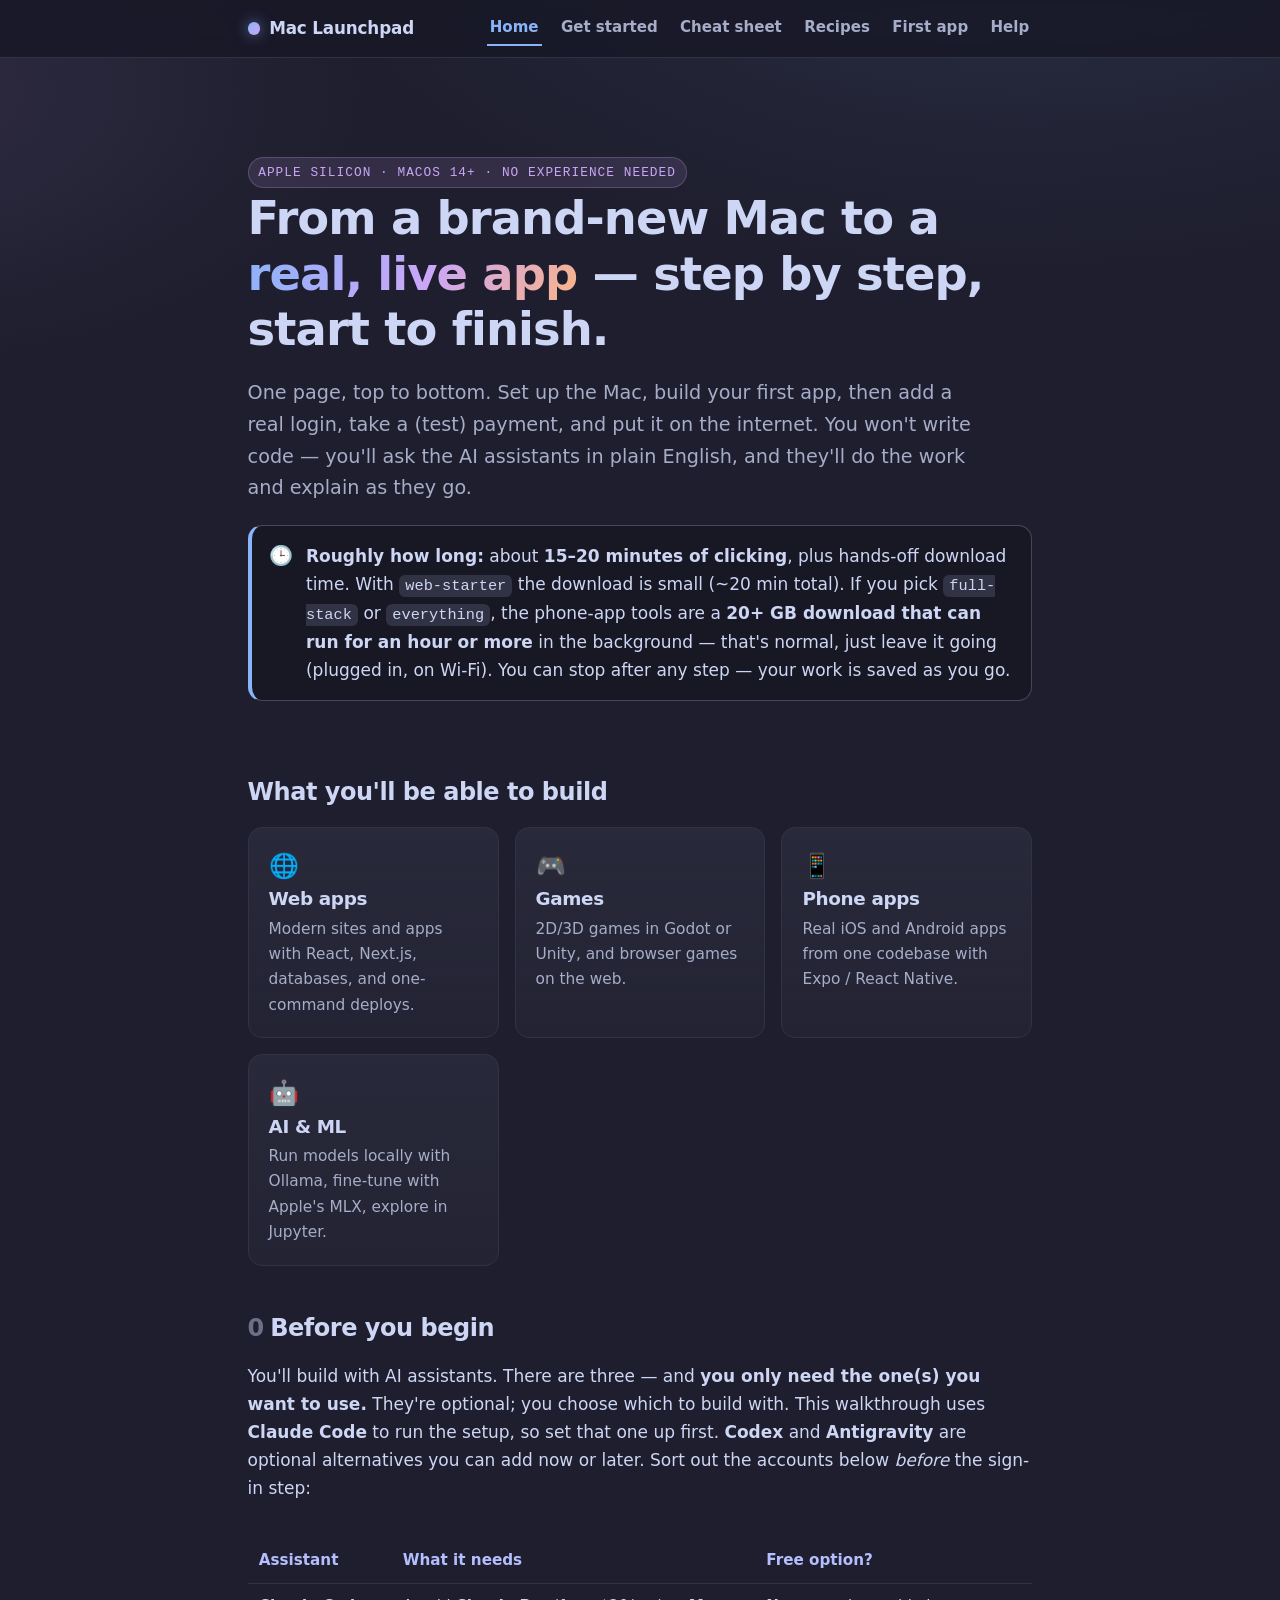
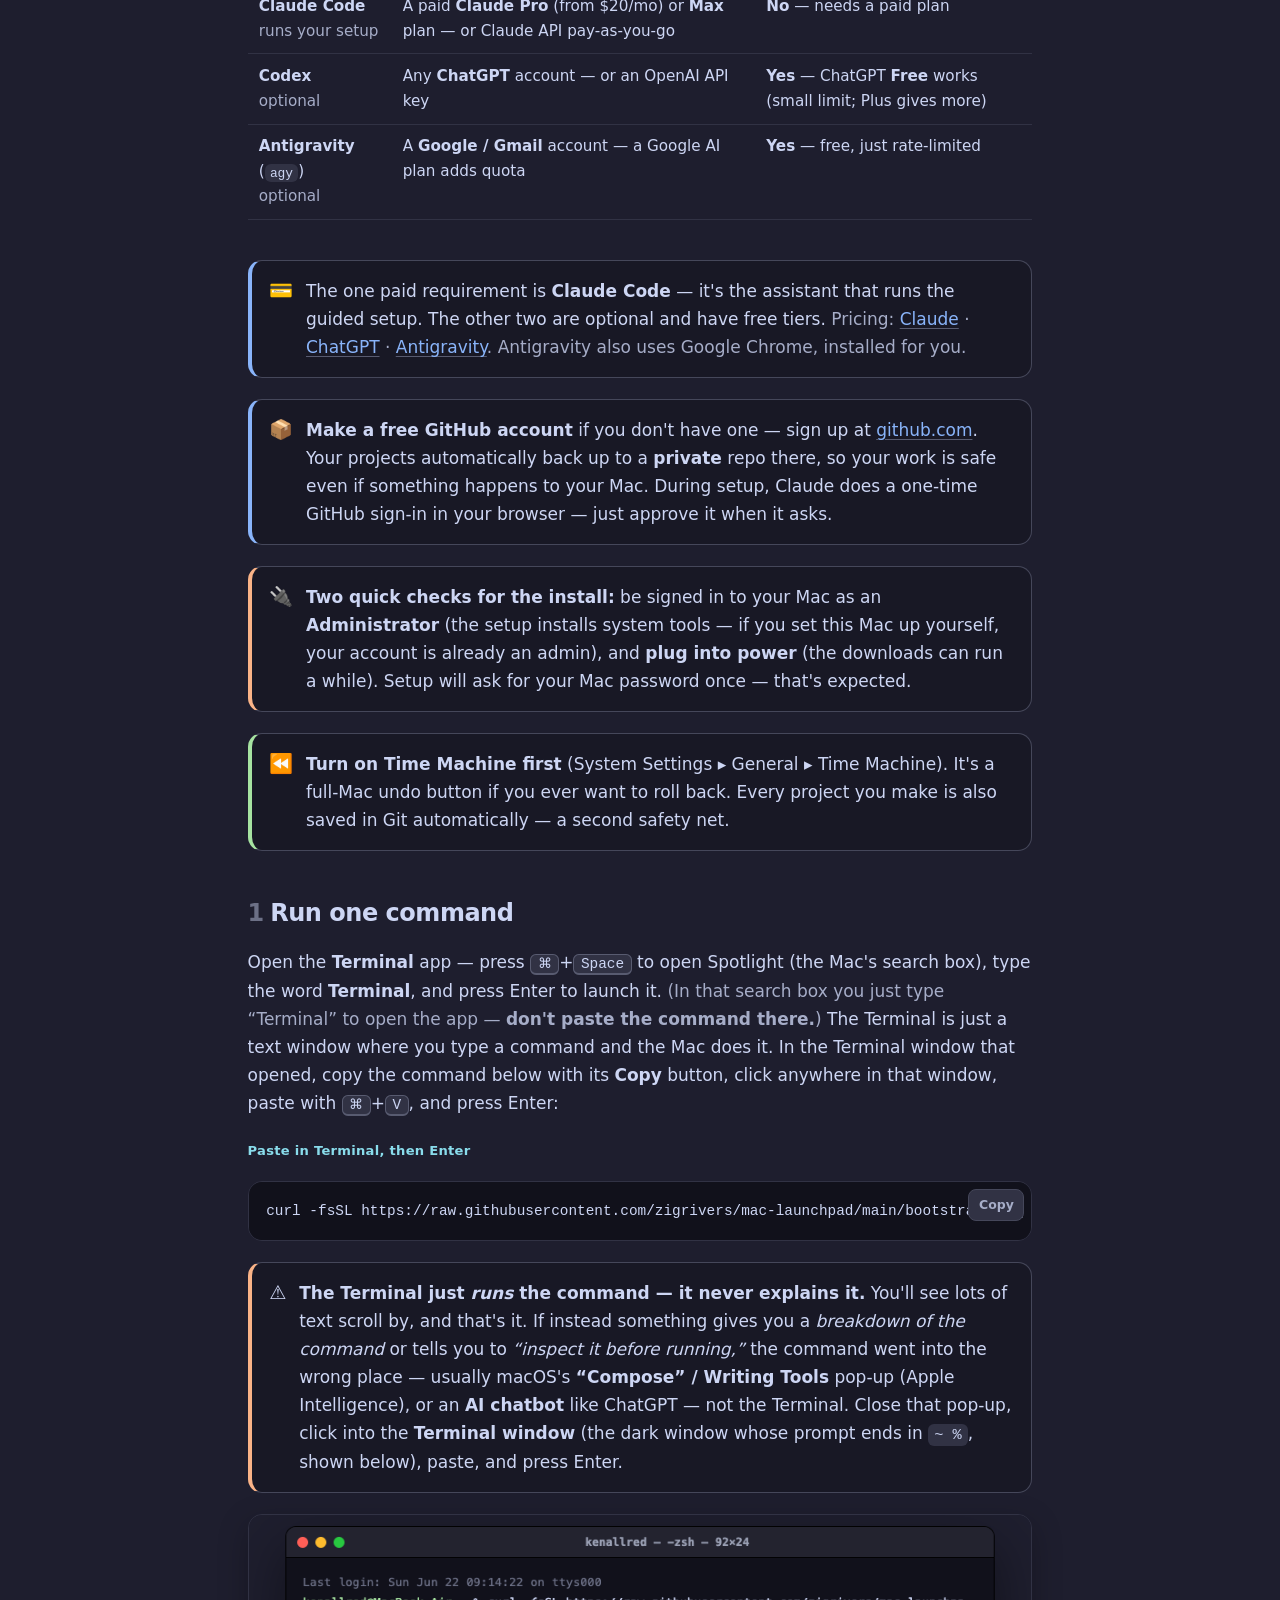
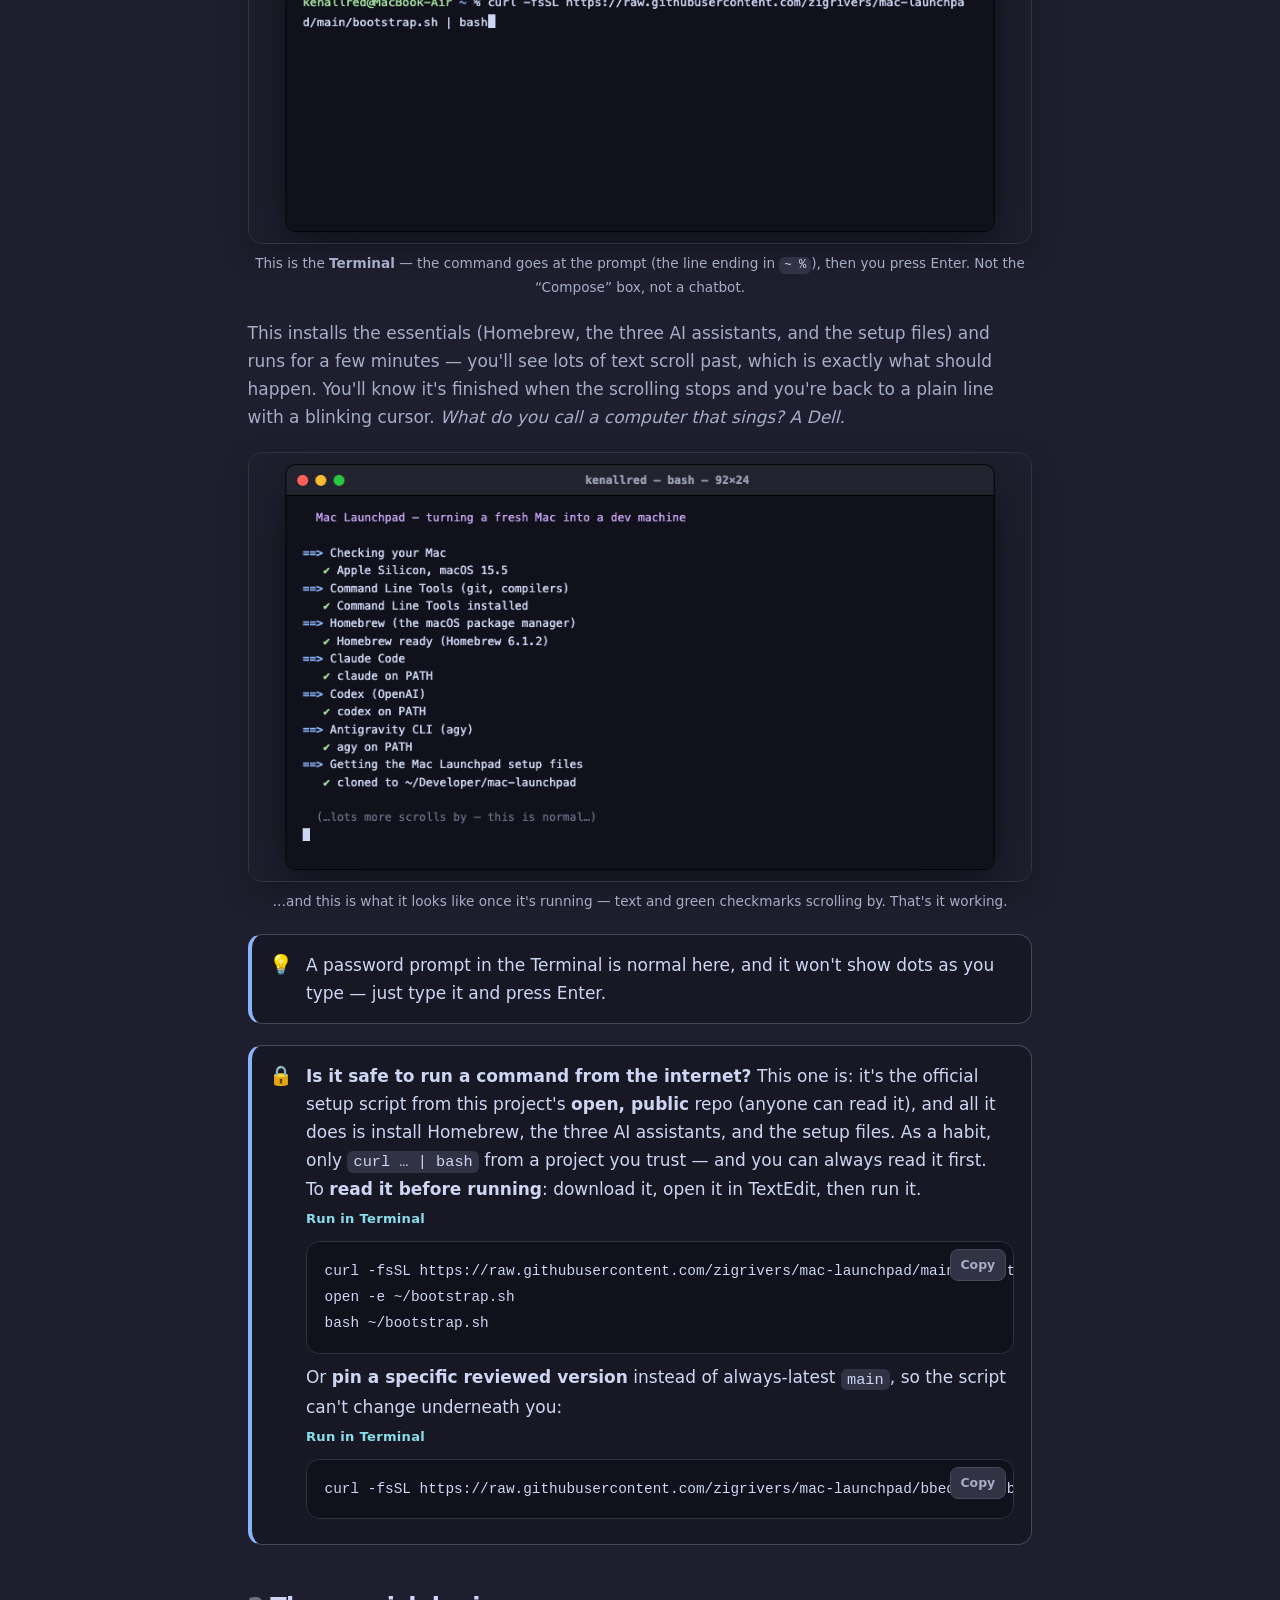
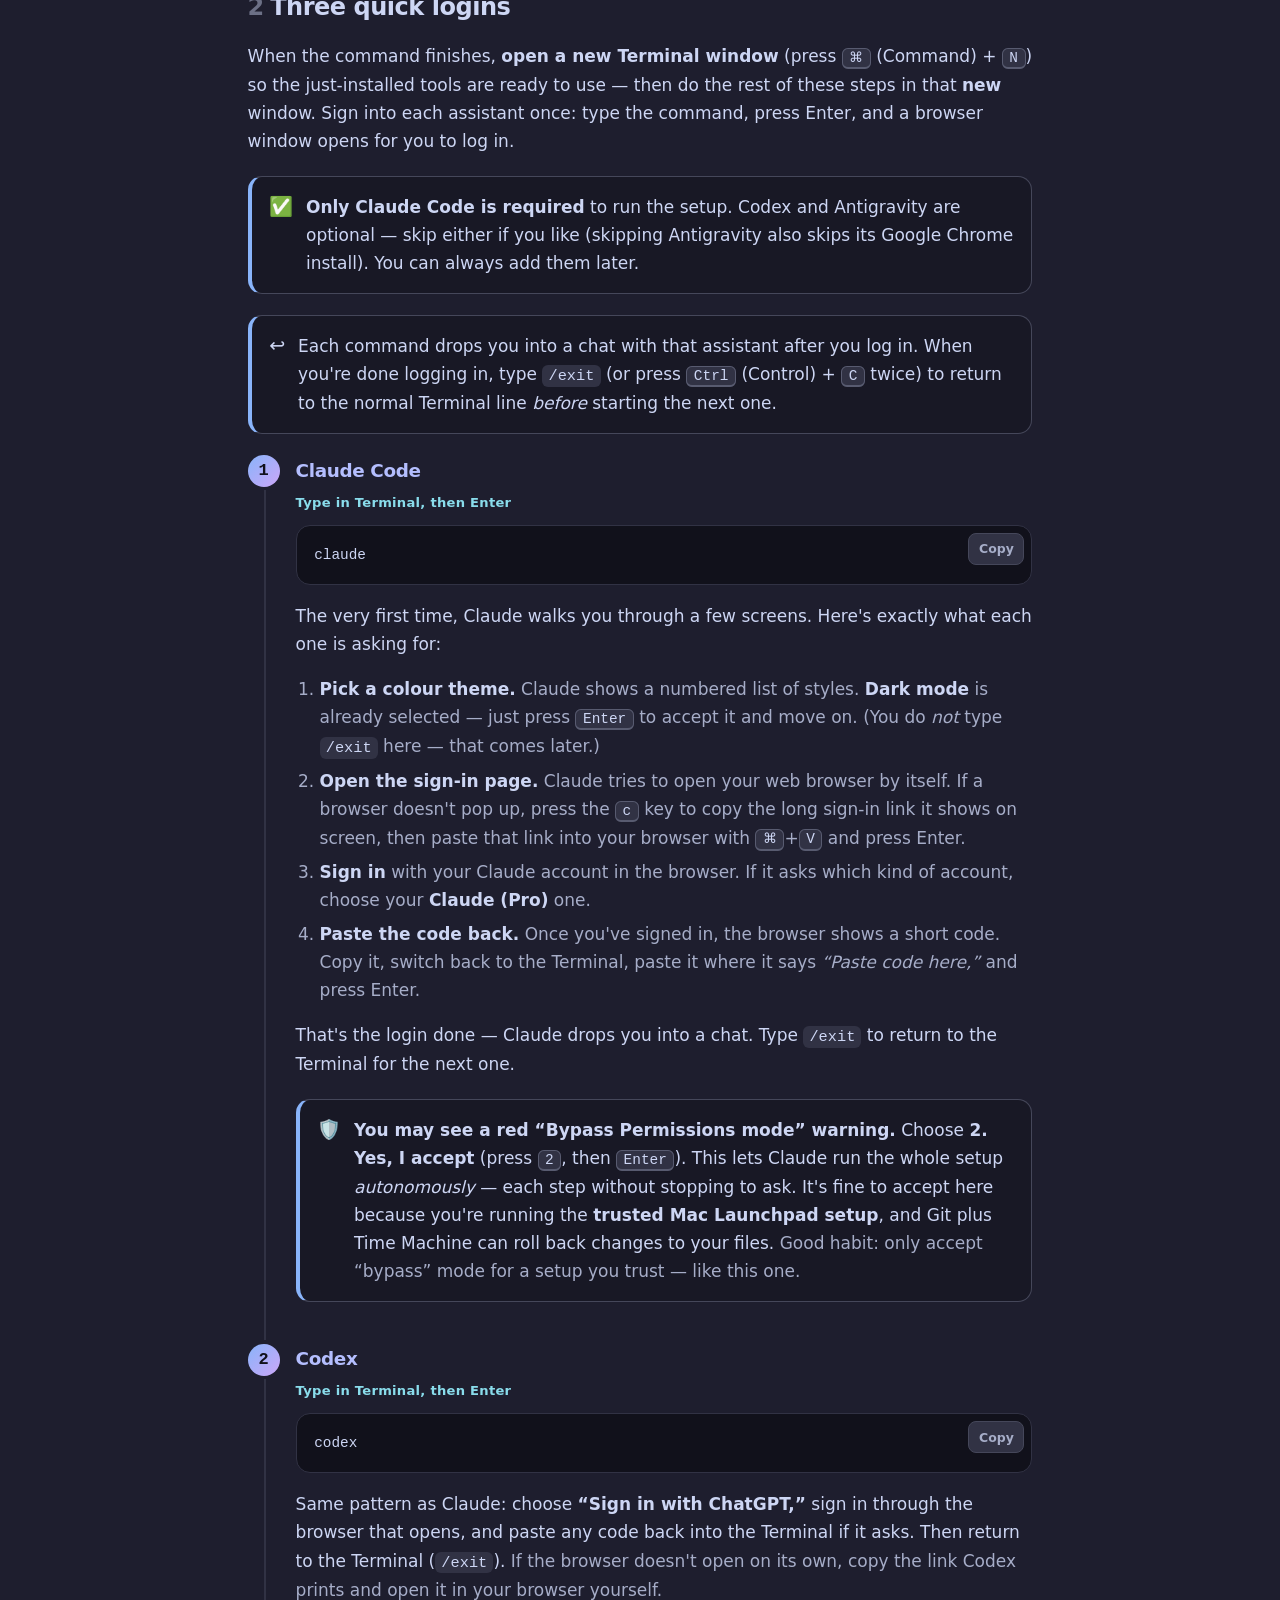
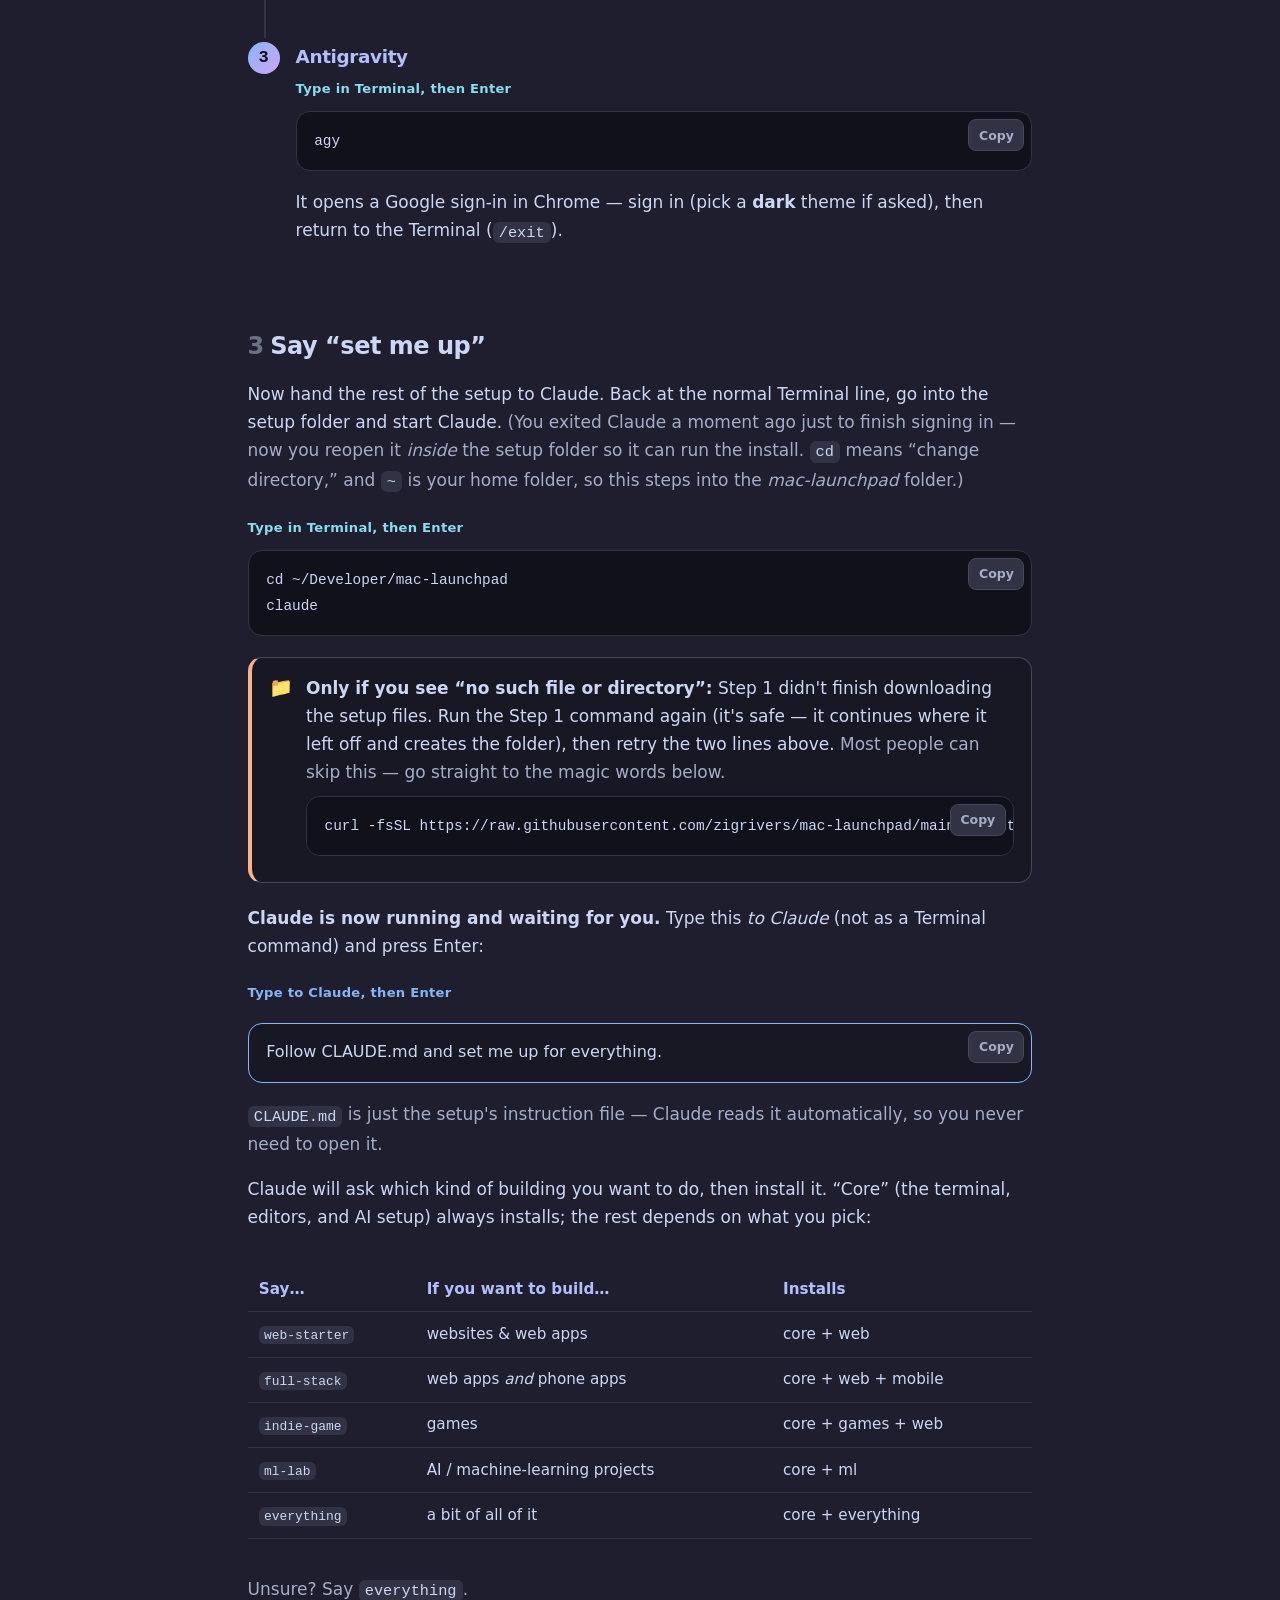
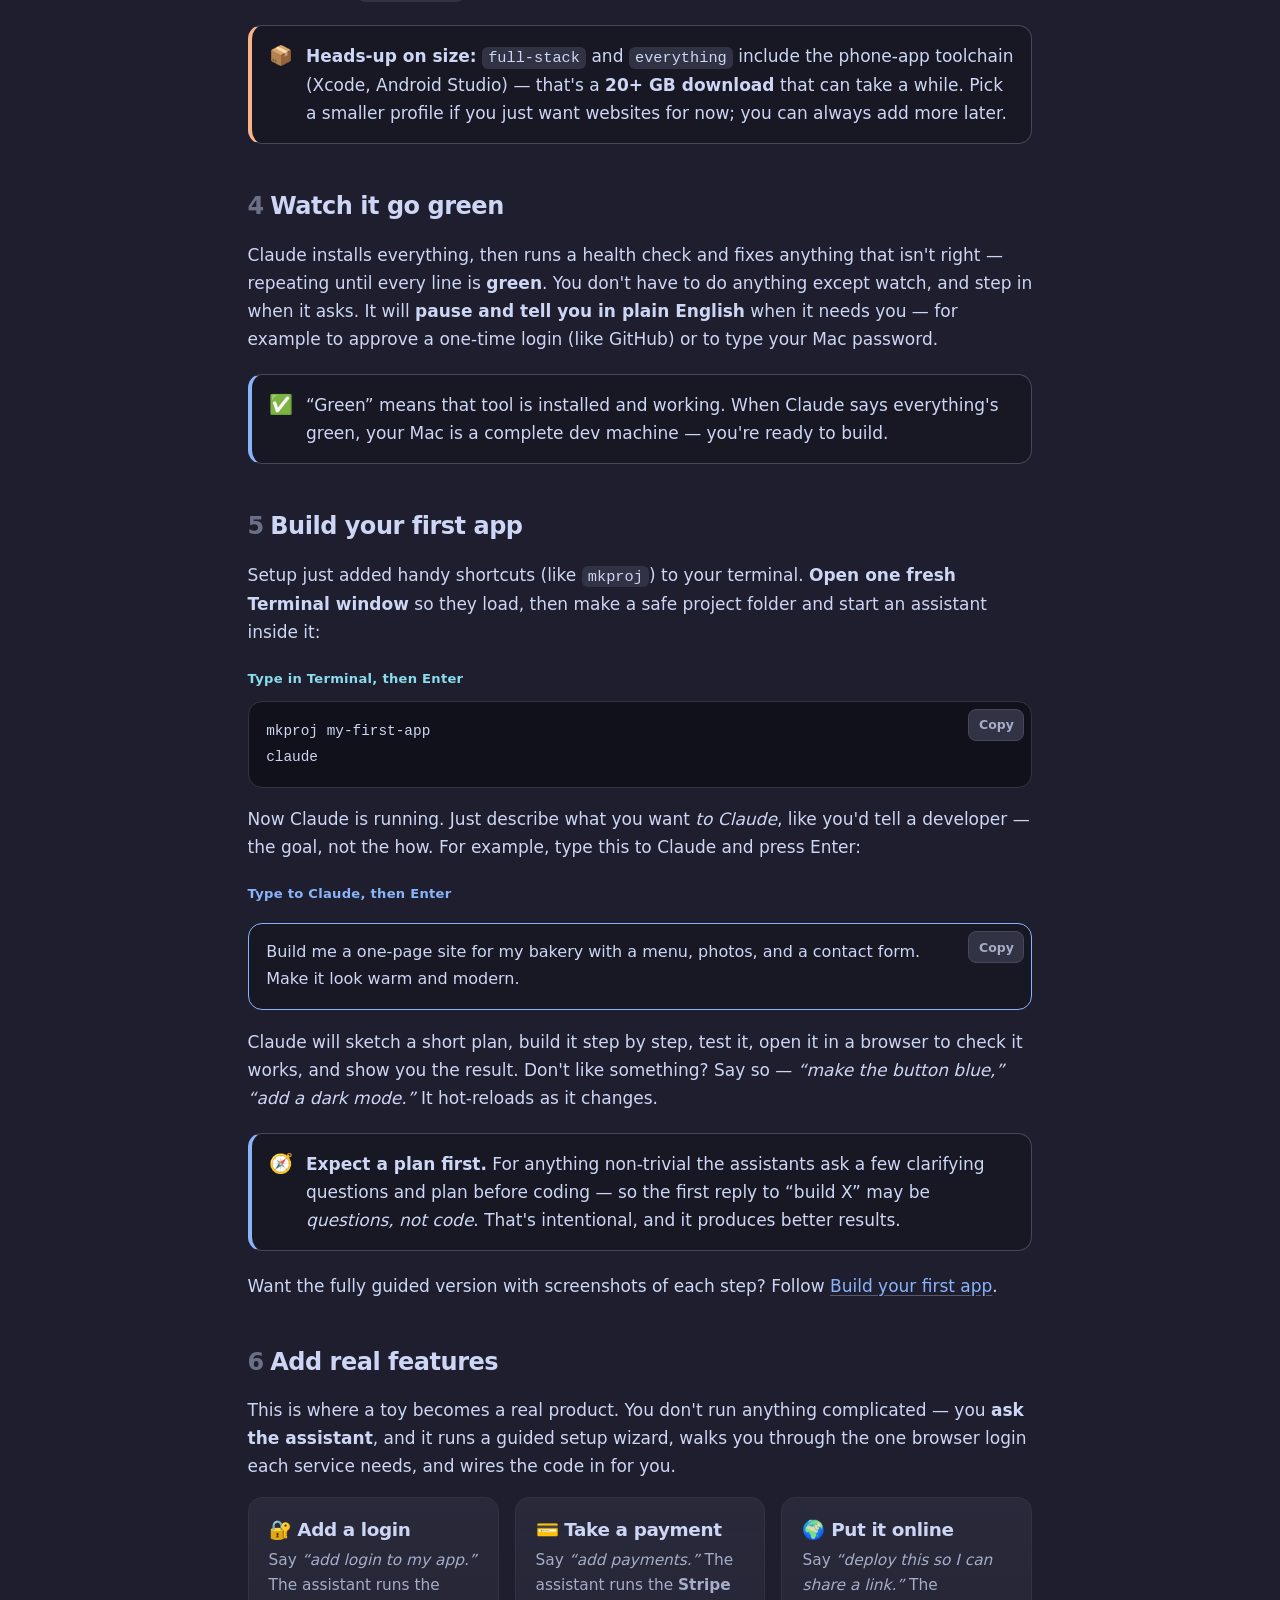
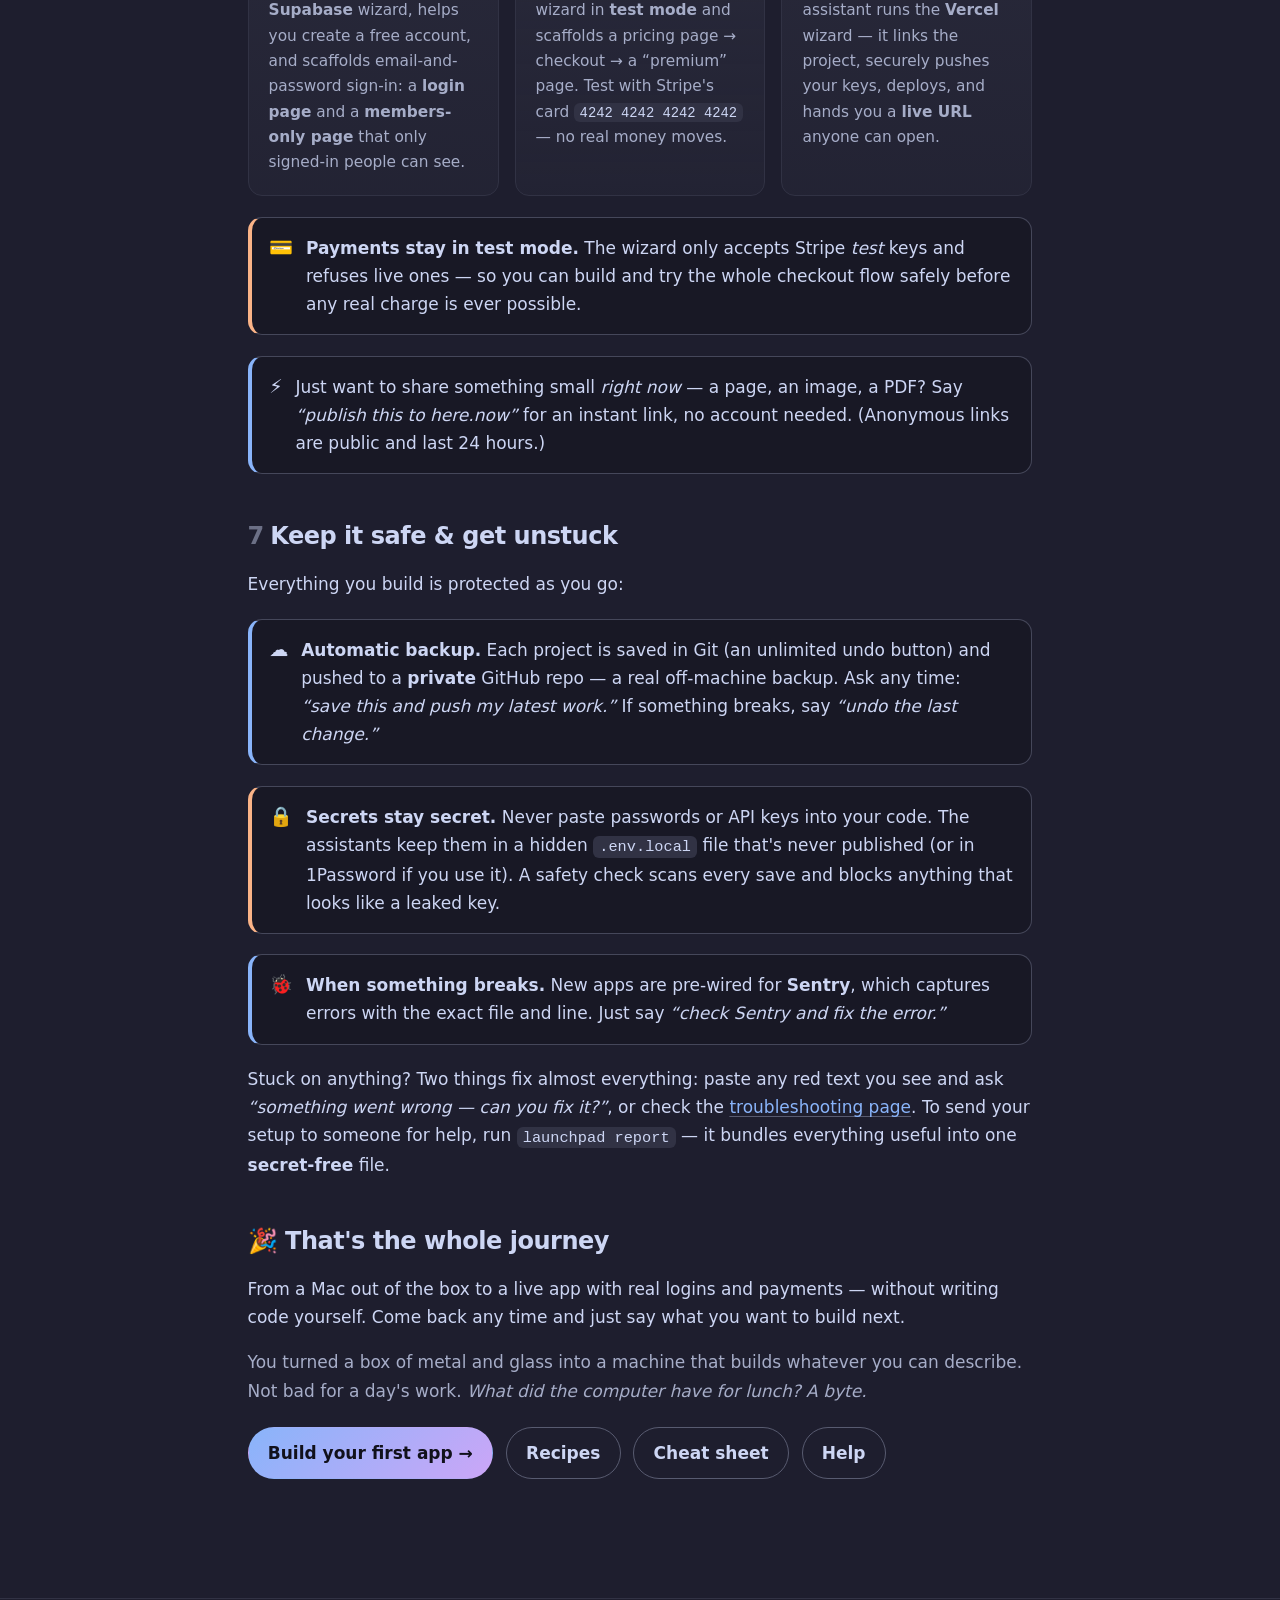
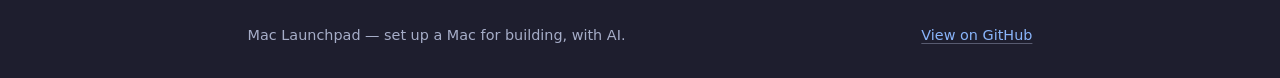
==== commit af5925b4: "Merge Home + Walkthrough into one complete guide The two pages duplicated the setup steps (and had t" ====
--- a/docs/index.html
+++ b/docs/index.html
@@ -17,7 +17,6 @@
     <div class="nav-links">
       <a href="index.html" aria-current="page">Home</a>
       <a href="getting-started.html">Get started</a>
-      <a href="walkthrough.html">Walkthrough</a>
       <a href="cheatsheet.html">Cheat sheet</a>
       <a href="recipes.html">Recipes</a>
       <a href="first-app.html">First app</a>
@@ -28,12 +27,45 @@
 
 <main id="main">
   <section class="hero">
-    <span class="eyebrow">Apple Silicon · macOS 14+</span>
-    <h1>Turn a brand-new Mac into a <span class="gradient">complete dev machine</span> — with AI doing the work.</h1>
-    <p class="lede">You don't need to be a programmer. Run one command, sign into three AI assistants, and tell them to set you up. Then start building.</p>
-
-    <h2 style="margin-top:1.6rem">Step 1 — paste this into Terminal</h2>
-    <p class="muted">First, open the <strong>Terminal</strong> — it's a plain window where you type a command and your Mac runs it. Press <kbd>⌘</kbd>+<kbd>Space</kbd> to open Spotlight (the Mac's search box), type the word <strong>Terminal</strong>, and press Enter to launch it. <span class="muted">(In that search box, just type “Terminal” to open the app — <strong>don't paste the command there.</strong>)</span> Now, in the Terminal window that opened, click the <strong>Copy</strong> button below, click anywhere in that window, paste with <kbd>⌘</kbd>+<kbd>V</kbd>, and press Enter:</p>
+    <span class="eyebrow">Apple Silicon · macOS 14+ · no experience needed</span>
+    <h1>From a brand-new Mac to a <span class="gradient">real, live app</span> — step by step, start to finish.</h1>
+    <p class="lede">One page, top to bottom. Set up the Mac, build your first app, then add a real login, take a (test) payment, and put it on the internet. You won't write code — you'll ask the AI assistants in plain English, and they'll do the work and explain as they go.</p>
+    <div class="callout note"><div class="ico" aria-hidden="true">🕒</div><p><strong>Roughly how long:</strong> about <strong>15–20 minutes of clicking</strong>, plus hands-off download time. With <code>web-starter</code> the download is small (~20 min total). If you pick <code>full-stack</code> or <code>everything</code>, the phone-app tools are a <strong>20+ GB download that can run for an hour or more</strong> in the background — that's normal, just leave it going (plugged in, on Wi-Fi). You can stop after any step — your work is saved as you go.</p></div>
+  </section>
+
+
+  <section>
+    <h2>What you'll be able to build</h2>
+    <div class="grid">
+      <div class="card"><div class="ico">🌐</div><h3>Web apps</h3><p>Modern sites and apps with React, Next.js, databases, and one-command deploys.</p></div>
+      <div class="card"><div class="ico">🎮</div><h3>Games</h3><p>2D/3D games in Godot or Unity, and browser games on the web.</p></div>
+      <div class="card"><div class="ico">📱</div><h3>Phone apps</h3><p>Real iOS and Android apps from one codebase with Expo / React Native.</p></div>
+      <div class="card"><div class="ico">🤖</div><h3>AI &amp; ML</h3><p>Run models locally with Ollama, fine-tune with Apple's MLX, explore in Jupyter.</p></div>
+    </div>
+  </section>
+
+  <section>
+    <h2><span class="num">0</span>Before you begin</h2>
+    <p>You'll build with AI assistants. There are three — and <strong>you only need the one(s) you want to use.</strong> They're optional; you choose which to build with. This walkthrough uses <strong>Claude Code</strong> to run the setup, so set that one up first. <strong>Codex</strong> and <strong>Antigravity</strong> are optional alternatives you can add now or later. Sort out the accounts below <em>before</em> the sign-in step:</p>
+    <div class="table-wrap">
+    <table>
+      <thead><tr><th>Assistant</th><th>What it needs</th><th>Free option?</th></tr></thead>
+      <tbody>
+        <tr><td><strong>Claude Code</strong><br><span class="muted">runs your setup</span></td><td>A paid <strong>Claude Pro</strong> (from $20/mo) or <strong>Max</strong> plan — or Claude API pay-as-you-go</td><td><strong>No</strong> — needs a paid plan</td></tr>
+        <tr><td><strong>Codex</strong><br><span class="muted">optional</span></td><td>Any <strong>ChatGPT</strong> account — or an OpenAI API key</td><td><strong>Yes</strong> — ChatGPT <strong>Free</strong> works (small limit; Plus gives more)</td></tr>
+        <tr><td><strong>Antigravity</strong> (<code>agy</code>)<br><span class="muted">optional</span></td><td>A <strong>Google / Gmail</strong> account — a Google AI plan adds quota</td><td><strong>Yes</strong> — free, just rate-limited</td></tr>
+      </tbody>
+    </table>
+    </div>
+    <div class="callout note"><div class="ico" aria-hidden="true">💳</div><p>The one paid requirement is <strong>Claude Code</strong> — it's the assistant that runs the guided setup. The other two are optional and have free tiers. <span class="muted">Pricing: <a href="https://claude.com/pricing" target="_blank" rel="noopener noreferrer">Claude</a> · <a href="https://openai.com/chatgpt/pricing/" target="_blank" rel="noopener noreferrer">ChatGPT</a> · <a href="https://antigravity.google" target="_blank" rel="noopener noreferrer">Antigravity</a>. Antigravity also uses Google Chrome, installed for you.</span></p></div>
+    <div class="callout note"><div class="ico" aria-hidden="true">📦</div><p><strong>Make a free GitHub account</strong> if you don't have one — sign up at <a href="https://github.com/signup" target="_blank" rel="noopener noreferrer">github.com</a>. Your projects automatically back up to a <strong>private</strong> repo there, so your work is safe even if something happens to your Mac. During setup, Claude does a one-time GitHub sign-in in your browser — just approve it when it asks.</p></div>
+    <div class="callout warn"><div class="ico" aria-hidden="true">🔌</div><p><strong>Two quick checks for the install:</strong> be signed in to your Mac as an <strong>Administrator</strong> (the setup installs system tools — if you set this Mac up yourself, your account is already an admin), and <strong>plug into power</strong> (the downloads can run a while). Setup will ask for your Mac password once — that's expected.</p></div>
+    <div class="callout tip"><div class="ico" aria-hidden="true">⏪</div><p><strong>Turn on Time Machine first</strong> (System Settings ▸ General ▸ Time Machine). It's a full-Mac undo button if you ever want to roll back. Every project you make is also saved in Git automatically — a second safety net.</p></div>
+  </section>
+
+  <section>
+    <h2><span class="num">1</span>Run one command</h2>
+    <p>Open the <strong>Terminal</strong> app — press <kbd>⌘</kbd>+<kbd>Space</kbd> to open Spotlight (the Mac's search box), type the word <strong>Terminal</strong>, and press Enter to launch it. <span class="muted">(In that search box you just type “Terminal” to open the app — <strong>don't paste the command there.</strong>)</span> The Terminal is just a text window where you type a command and the Mac does it. In the Terminal window that opened, copy the command below with its <strong>Copy</strong> button, click anywhere in that window, paste with <kbd>⌘</kbd>+<kbd>V</kbd>, and press Enter:</p>
     <span class="paste-where to-terminal">Paste in Terminal, then Enter</span>
     <div class="codeblock"><pre><code>curl -fsSL https://raw.githubusercontent.com/zigrivers/mac-launchpad/main/bootstrap.sh | bash</code></pre></div>
     <div class="callout warn"><div class="ico" aria-hidden="true">⚠️</div><p><strong>The Terminal just <em>runs</em> the command — it never explains it.</strong> You'll see lots of text scroll by, and that's it. If instead something gives you a <em>breakdown of the command</em> or tells you to <em>“inspect it before running,”</em> the command went into the wrong place — usually macOS's <strong>“Compose” / Writing Tools</strong> pop-up (Apple Intelligence), or an <strong>AI chatbot</strong> like ChatGPT — not the Terminal. Close that pop-up, click into the <strong>Terminal window</strong> (the dark window whose prompt ends in <code>~ %</code>, shown below), paste, and press Enter.</p></div>
@@ -41,110 +73,144 @@
       <img src="assets/img/terminal-paste.png" width="860" height="360" loading="lazy" alt="A macOS Terminal window titled '-zsh'. After the prompt that ends in tilde-percent, the curl install command has been pasted in, ready to run." />
       <figcaption>This is the <strong>Terminal</strong> — the command goes at the prompt (the line ending in <code>~ %</code>), then you press Enter. Not the “Compose” box, not a chatbot.</figcaption>
     </figure>
-    <p class="muted">This runs for a few minutes and prints a lot of text as it works — that scrolling is normal, and you don't need to do anything. You'll know it's finished when the text stops and you're back to a plain line with a blinking cursor. <em>Why did the developer go broke? He used up all his cache.</em></p>
+    <p class="muted">This installs the essentials (Homebrew, the three AI assistants, and the setup files) and runs for a few minutes — you'll see lots of text scroll past, which is exactly what should happen. You'll know it's finished when the scrolling stops and you're back to a plain line with a blinking cursor. <em>What do you call a computer that sings? A Dell.</em></p>
     <figure class="shot">
       <img src="assets/img/terminal-installing.png" width="860" height="470" loading="lazy" alt="The Terminal running the setup: a 'Mac Launchpad' header followed by steps with green checkmarks — Apple Silicon, Command Line Tools, Homebrew, Claude, Codex, Antigravity, and the setup files cloned." />
       <figcaption>…and this is what it looks like once it's running — text and green checkmarks scrolling by. That's it working.</figcaption>
     </figure>
-    <div class="callout note"><div class="ico" aria-hidden="true">🔑</div><p><strong>If it asks for your Mac password</strong>, type it and press Enter. The Terminal won't show any dots or stars while you type — that's normal, your keystrokes are still going in.</p></div>
-    <div class="callout note"><div class="ico" aria-hidden="true">🔒</div><p><strong>Is this safe to run?</strong> Yes — it's the official setup script from this project's <strong>open, public</strong> code, and nothing is hidden: it installs Homebrew, the three AI assistants, and the setup files. Cautious? You can <a href="https://github.com/zigrivers/mac-launchpad/blob/main/bootstrap.sh" target="_blank" rel="noopener noreferrer">read the script first on GitHub</a>, or see the walkthrough's <a href="walkthrough.html#run-safely">run it safely</a> for how to inspect or pin it.</p></div>
-
-    <h2>While Step 1 installs, get these ready</h2>
-    <p class="muted">Step 1 takes a few minutes. While it runs, sort out the things below so you're ready to go.</p>
-
-    <h3>Accounts for the assistants</h3>
-    <p class="muted">You'll build with AI assistants. There are three, and <strong>you only need the one(s) you want to use</strong> — they're optional, and you pick your favourite. This guide uses <strong>Claude Code</strong> to run the setup, so set that one up first; <strong>Codex</strong> and <strong>Antigravity</strong> are optional extras you can also build with.</p>
+    <div class="callout note"><div class="ico" aria-hidden="true">💡</div><p>A password prompt in the Terminal is normal here, and it won't show dots as you type — just type it and press Enter.</p></div>
+    <!-- pinned bootstrap SHA below: bump when bootstrap.sh changes -->
+    <div class="callout note" id="run-safely" style="scroll-margin-top:5rem"><div class="ico" aria-hidden="true">🔒</div><div>
+      <p><strong>Is it safe to run a command from the internet?</strong> This one is: it's the official setup script from this project's <strong>open, public</strong> repo (anyone can read it), and all it does is install Homebrew, the three AI assistants, and the setup files. As a habit, only <code>curl … | bash</code> from a project you trust — and you can always read it first.</p>
+      <p>To <strong>read it before running</strong>: download it, open it in TextEdit, then run it.</p>
+      <span class="paste-where to-terminal">Run in Terminal</span>
+      <div class="codeblock cmd"><pre><code>curl -fsSL https://raw.githubusercontent.com/zigrivers/mac-launchpad/main/bootstrap.sh -o ~/bootstrap.sh
+open -e ~/bootstrap.sh
+bash ~/bootstrap.sh</code></pre></div>
+      <p>Or <strong>pin a specific reviewed version</strong> instead of always-latest <code>main</code>, so the script can't change underneath you:</p>
+      <span class="paste-where to-terminal">Run in Terminal</span>
+      <div class="codeblock cmd"><pre><code>curl -fsSL https://raw.githubusercontent.com/zigrivers/mac-launchpad/bbedf83605b91439e262b460e1adf50c01283cd1/bootstrap.sh | bash</code></pre></div>
+    </div></div>
+  </section>
+
+  <section>
+    <h2><span class="num">2</span>Three quick logins</h2>
+    <p>When the command finishes, <strong>open a new Terminal window</strong> (press <kbd>⌘</kbd> (Command) + <kbd>N</kbd>) so the just-installed tools are ready to use — then do the rest of these steps in that <strong>new</strong> window. Sign into each assistant once: type the command, press Enter, and a browser window opens for you to log in.</p>
+    <div class="callout note"><div class="ico" aria-hidden="true">✅</div><p><strong>Only Claude Code is required</strong> to run the setup. Codex and Antigravity are optional — skip either if you like (skipping Antigravity also skips its Google Chrome install). You can always add them later.</p></div>
+    <div class="callout note"><div class="ico" aria-hidden="true">↩️</div><p>Each command drops you into a chat with that assistant after you log in. When you're done logging in, type <code>/exit</code> (or press <kbd>Ctrl</kbd> (Control) + <kbd>C</kbd> twice) to return to the normal Terminal line <em>before</em> starting the next one.</p></div>
+    <ol class="steps">
+      <li><h3>Claude Code</h3>
+        <span class="paste-where to-terminal">Type in Terminal, then Enter</span>
+        <div class="codeblock cmd"><pre><code>claude</code></pre></div>
+        <p>The very first time, Claude walks you through a few screens. Here's exactly what each one is asking for:</p>
+        <ol class="substeps">
+          <li><strong>Pick a colour theme.</strong> Claude shows a numbered list of styles. <strong>Dark mode</strong> is already selected — just press <kbd>Enter</kbd> to accept it and move on. (You do <em>not</em> type <code>/exit</code> here — that comes later.)</li>
+          <li><strong>Open the sign-in page.</strong> Claude tries to open your web browser by itself. If a browser doesn't pop up, press the <kbd>c</kbd> key to copy the long sign-in link it shows on screen, then paste that link into your browser with <kbd>⌘</kbd>+<kbd>V</kbd> and press Enter.</li>
+          <li><strong>Sign in</strong> with your Claude account in the browser. If it asks which kind of account, choose your <strong>Claude (Pro)</strong> one.</li>
+          <li><strong>Paste the code back.</strong> Once you've signed in, the browser shows a short code. Copy it, switch back to the Terminal, paste it where it says <em>“Paste code here,”</em> and press Enter.</li>
+        </ol>
+        <p>That's the login done — Claude drops you into a chat. Type <code>/exit</code> to return to the Terminal for the next one.</p>
+        <div class="callout note"><div class="ico" aria-hidden="true">🛡️</div><p><strong>You may see a red “Bypass Permissions mode” warning.</strong> Choose <strong>2. Yes, I accept</strong> (press <kbd>2</kbd>, then <kbd>Enter</kbd>). This lets Claude run the whole setup <em>autonomously</em> — each step without stopping to ask. It's fine to accept here because you're running the <strong>trusted Mac Launchpad setup</strong>, and Git plus Time Machine can roll back changes to your files. <span class="muted">Good habit: only accept “bypass” mode for a setup you trust — like this one.</span></p></div></li>
+      <li><h3>Codex</h3>
+        <span class="paste-where to-terminal">Type in Terminal, then Enter</span>
+        <div class="codeblock cmd"><pre><code>codex</code></pre></div>
+        <p>Same pattern as Claude: choose <strong>“Sign in with ChatGPT,”</strong> sign in through the browser that opens, and paste any code back into the Terminal if it asks. Then return to the Terminal (<code>/exit</code>). <span class="muted">If the browser doesn't open on its own, copy the link Codex prints and open it in your browser yourself.</span></p></li>
+      <li><h3>Antigravity</h3>
+        <span class="paste-where to-terminal">Type in Terminal, then Enter</span>
+        <div class="codeblock cmd"><pre><code>agy</code></pre></div>
+        <p>It opens a Google sign-in in Chrome — sign in (pick a <strong>dark</strong> theme if asked), then return to the Terminal (<code>/exit</code>).</p></li>
+    </ol>
+  </section>
+
+  <section>
+    <h2><span class="num">3</span>Say “set me up”</h2>
+    <p>Now hand the rest of the setup to Claude. Back at the normal Terminal line, go into the setup folder and start Claude. <span class="muted">(You exited Claude a moment ago just to finish signing in — now you reopen it <em>inside</em> the setup folder so it can run the install. <code>cd</code> means “change directory,” and <code>~</code> is your home folder, so this steps into the <em>mac-launchpad</em> folder.)</span></p>
+    <span class="paste-where to-terminal">Type in Terminal, then Enter</span>
+    <div class="codeblock cmd"><pre><code>cd ~/Developer/mac-launchpad
+claude</code></pre></div>
+    <div class="callout warn"><div class="ico" aria-hidden="true">📁</div><div><p><strong>Only if you see “no such file or directory”:</strong> Step 1 didn't finish downloading the setup files. Run the Step 1 command again (it's safe — it continues where it left off and creates the folder), then retry the two lines above. <span class="muted">Most people can skip this — go straight to the magic words below.</span></p><div class="codeblock cmd"><pre><code>curl -fsSL https://raw.githubusercontent.com/zigrivers/mac-launchpad/main/bootstrap.sh | bash</code></pre></div></div></div>
+    <p><strong>Claude is now running and waiting for you.</strong> Type this <em>to Claude</em> (not as a Terminal command) and press Enter:</p>
+    <span class="paste-where to-claude">Type to Claude, then Enter</span>
+    <div class="codeblock prompt"><pre><code>Follow CLAUDE.md and set me up for everything.</code></pre></div>
+    <p class="muted"><code>CLAUDE.md</code> is just the setup's instruction file — Claude reads it automatically, so you never need to open it.</p>
+    <p>Claude will ask which kind of building you want to do, then install it. “Core” (the terminal, editors, and AI setup) always installs; the rest depends on what you pick:</p>
     <div class="table-wrap">
     <table>
-      <thead><tr><th>Assistant</th><th>What it needs</th><th>Free option?</th></tr></thead>
+      <thead><tr><th>Say…</th><th>If you want to build…</th><th>Installs</th></tr></thead>
       <tbody>
-        <tr><td><strong>Claude Code</strong><br><span class="muted">runs your setup</span></td><td>A paid <strong>Claude Pro</strong> (from $20/mo) or <strong>Max</strong> plan — or Claude API pay-as-you-go</td><td><strong>No</strong> — needs a paid plan</td></tr>
-        <tr><td><strong>Codex</strong><br><span class="muted">optional</span></td><td>Any <strong>ChatGPT</strong> account — or an OpenAI API key</td><td><strong>Yes</strong> — works on ChatGPT <strong>Free</strong> (small limit)</td></tr>
-        <tr><td><strong>Antigravity</strong> <code>agy</code><br><span class="muted">optional</span></td><td>A <strong>Google / Gmail</strong> account — a Google AI plan adds quota</td><td><strong>Yes</strong> — free, just rate-limited</td></tr>
+        <tr><td><code>web-starter</code></td><td>websites &amp; web apps</td><td>core + web</td></tr>
+        <tr><td><code>full-stack</code></td><td>web apps <em>and</em> phone apps</td><td>core + web + mobile</td></tr>
+        <tr><td><code>indie-game</code></td><td>games</td><td>core + games + web</td></tr>
+        <tr><td><code>ml-lab</code></td><td>AI / machine-learning projects</td><td>core + ml</td></tr>
+        <tr><td><code>everything</code></td><td>a bit of all of it</td><td>core + everything</td></tr>
       </tbody>
     </table>
     </div>
-    <div class="callout note"><div class="ico" aria-hidden="true">💳</div><p>The only paid requirement is <strong>Claude Code</strong>, because it's the assistant that runs the guided setup. Everything else is optional or free. <span class="muted">Pricing: <a href="https://claude.com/pricing" target="_blank" rel="noopener noreferrer">Claude</a> · <a href="https://openai.com/chatgpt/pricing/" target="_blank" rel="noopener noreferrer">ChatGPT</a> · <a href="https://antigravity.google" target="_blank" rel="noopener noreferrer">Antigravity</a>. Antigravity also uses Google Chrome, installed for you.</span></p></div>
-
-    <h3>A free GitHub account</h3>
-    <div class="callout note"><div class="ico" aria-hidden="true">📦</div><p><strong>Make a free GitHub account</strong> if you don't have one — sign up at <a href="https://github.com/signup" target="_blank" rel="noopener noreferrer">github.com</a>. Your projects automatically back up to a <strong>private</strong> repo there, so your work is safe even if something happens to your Mac. During setup, Claude does a one-time GitHub sign-in in your browser — just approve it when it asks.</p></div>
-
-    <h3>A safety net</h3>
-    <div class="callout tip"><div class="ico" aria-hidden="true">⏪</div><p><strong>Turn on Time Machine</strong> (System Settings ▸ General ▸ Time Machine) so you can always roll your whole Mac back. Every project you make is also saved in Git automatically — a second safety net.</p></div>
-
-    <h2>Step 2 — three quick logins</h2>
-    <p class="muted"><strong>Open a new Terminal window first</strong> (press <kbd>⌘</kbd>+<kbd>N</kbd>) so the just-installed tools are ready to use — then do all of these in that <strong>new</strong> window.</p>
-    <div class="callout note"><div class="ico" aria-hidden="true">↩️</div><p>Each command below opens a login in your browser, then drops you into a chat with that assistant. Once you're logged in, type <code>/exit</code> (or press <kbd>Ctrl</kbd>+<kbd>C</kbd> twice) to return to the normal Terminal line <em>before</em> starting the next one. You're back at that line when you see text ending in a <code>%</code> with a blinking cursor waiting for you.</p></div>
-    <ol class="steps">
-      <li>
-        <h3>Sign into Claude Code</h3>
-        <span class="paste-where to-terminal">Type in Terminal, then Enter</span>
-        <div class="codeblock cmd"><pre><code>claude</code></pre></div>
-        <p>The first time, Claude walks you through a few screens. Here's exactly what each one wants:</p>
-        <ol class="substeps">
-          <li><strong>Pick a colour theme.</strong> Claude shows a numbered list. <strong>Dark mode</strong> is already selected — just press <kbd>Enter</kbd> to accept it. (This screen is <em>not</em> the place to type <code>/exit</code>.)</li>
-          <li><strong>Open the sign-in page.</strong> Claude tries to open your web browser on its own. If it doesn't, press the <kbd>c</kbd> key to copy the sign-in link it shows, then paste that link into your browser with <kbd>⌘</kbd>+<kbd>V</kbd> and press Enter.</li>
-          <li><strong>Sign in</strong> with your Claude account. If it asks which kind of account, pick your <strong>Claude (Pro)</strong> one.</li>
-          <li><strong>Paste the code back.</strong> After you sign in, the browser shows a short code. Copy it, return to the Terminal, paste it where it says <em>“Paste code here,”</em> and press Enter.</li>
-        </ol>
-        <p>You're in! Claude drops you into a chat — type <code>/exit</code> to come back to the Terminal for the next login.</p>
-        <div class="callout note"><div class="ico" aria-hidden="true">🛡️</div><p><strong>You may see a red “Bypass Permissions mode” warning.</strong> Choose <strong>2. Yes, I accept</strong> (press <kbd>2</kbd>, then <kbd>Enter</kbd>). This is what lets Claude set everything up for you <em>autonomously</em> — running each step without stopping to ask your permission first. It's safe here: everything runs on your own Mac, and Git and Time Machine let you undo anything.</p></div>
-      </li>
-      <li>
-        <h3>Sign into Codex</h3>
-        <span class="paste-where to-terminal">Type in Terminal, then Enter</span>
-        <div class="codeblock cmd"><pre><code>codex</code></pre></div>
-        <p>Same idea as Claude: choose <strong>“Sign in with ChatGPT,”</strong> sign in through the browser that opens, and paste any code back into the Terminal if asked. Then return to the Terminal (<code>/exit</code>). <span class="muted">If the browser doesn't open on its own, copy the link Codex prints and open it yourself.</span></p>
-      </li>
-      <li>
-        <h3>Sign into Antigravity</h3>
-        <span class="paste-where to-terminal">Type in Terminal, then Enter</span>
-        <div class="codeblock cmd"><pre><code>agy</code></pre></div>
-        <p>It opens Google sign-in in Chrome — sign in (pick a <strong>dark</strong> theme if asked), then return to the Terminal (<code>/exit</code>). <span class="muted"><em>Why do programmers love dark mode? Because light attracts bugs.</em></span></p>
-      </li>
-      <li>
-        <h3>Say the magic words</h3>
-        <p>Back at the normal Terminal line, go into the setup folder and start Claude:</p>
-        <span class="paste-where to-terminal">Type in Terminal, then Enter</span>
-        <div class="codeblock cmd"><pre><code>cd ~/Developer/mac-launchpad
+    <p class="muted">Unsure? Say <code>everything</code>.</p>
+    <div class="callout warn"><div class="ico" aria-hidden="true">📦</div><p><strong>Heads-up on size:</strong> <code>full-stack</code> and <code>everything</code> include the phone-app toolchain (Xcode, Android Studio) — that's a <strong>20+ GB download</strong> that can take a while. Pick a smaller profile if you just want websites for now; you can always add more later.</p></div>
+  </section>
+
+  <section>
+    <h2><span class="num">4</span>Watch it go green</h2>
+    <p>Claude installs everything, then runs a health check and fixes anything that isn't right — repeating until every line is <strong>green</strong>. You don't have to do anything except watch, and step in when it asks. It will <strong>pause and tell you in plain English</strong> when it needs you — for example to approve a one-time login (like GitHub) or to type your Mac password.</p>
+    <div class="callout note"><div class="ico" aria-hidden="true">✅</div><p>“Green” means that tool is installed and working. When Claude says everything's green, your Mac is a complete dev machine — you're ready to build.</p></div>
+  </section>
+
+  <section>
+    <h2><span class="num">5</span>Build your first app</h2>
+    <p>Setup just added handy shortcuts (like <code>mkproj</code>) to your terminal. <strong>Open one fresh Terminal window</strong> so they load, then make a safe project folder and start an assistant inside it:</p>
+    <span class="paste-where to-terminal">Type in Terminal, then Enter</span>
+    <div class="codeblock cmd"><pre><code>mkproj my-first-app
 claude</code></pre></div>
-        <div class="callout warn"><div class="ico" aria-hidden="true">📁</div><div><p><strong>Only if you see “no such file or directory”:</strong> Step 1 didn't finish downloading the setup files. Run the Step 1 command again (it's safe — it continues where it left off and creates the folder), then retry the two lines above. <span class="muted">Most people can skip this — go straight to the magic words below.</span></p><div class="codeblock cmd"><pre><code>curl -fsSL https://raw.githubusercontent.com/zigrivers/mac-launchpad/main/bootstrap.sh | bash</code></pre></div></div></div>
-        <p><strong>Claude is now running and waiting for you.</strong> Type this <em>to Claude</em> (not as a Terminal command) and press Enter:</p>
-        <span class="paste-where to-claude">Type to Claude, then Enter</span>
-        <div class="codeblock prompt"><pre><code>Follow CLAUDE.md and set me up for everything.</code></pre></div>
-        <p>That last word — <code>everything</code> — tells Claude <strong>how much to install</strong>. Leaving it as <code>everything</code> sets up a bit of all of it. To install less, swap it for one of these (for example, <em>“Follow CLAUDE.md and set me up for web-starter.”</em>):</p>
-        <div class="table-wrap">
-        <table>
-          <thead><tr><th>Say…</th><th>If you want to build…</th><th>Installs</th></tr></thead>
-          <tbody>
-            <tr><td><code>web-starter</code></td><td>websites &amp; web apps</td><td>core + web</td></tr>
-            <tr><td><code>full-stack</code></td><td>web apps <em>and</em> phone apps</td><td>core + web + mobile</td></tr>
-            <tr><td><code>indie-game</code></td><td>games</td><td>core + games + web</td></tr>
-            <tr><td><code>ml-lab</code></td><td>AI / machine-learning projects</td><td>core + ml</td></tr>
-            <tr><td><code>everything</code></td><td>a bit of all of it</td><td>core + everything</td></tr>
-          </tbody>
-        </table>
-        </div>
-        <p class="muted">Unsure? Keep <code>everything</code>. The “core” setup — terminal, editors, and AI tools — always installs, whichever you pick.</p>
-        <div class="callout warn"><div class="ico" aria-hidden="true">📦</div><p><strong>Heads-up on size:</strong> <code>full-stack</code> and <code>everything</code> include the phone-app toolchain (Xcode, Android Studio) — a <strong>20+ GB download</strong> that can take a while. Pick a smaller profile if you just want websites for now; you can always add more later.</p></div>
-        <p class="muted">Then step away — Claude works through the whole setup and pauses to ask you whenever it needs something (like a password or a login).</p>
-      </li>
-    </ol>
-
+    <p>Now Claude is running. Just describe what you want <em>to Claude</em>, like you'd tell a developer — the goal, not the how. For example, type this to Claude and press Enter:</p>
+    <span class="paste-where to-claude">Type to Claude, then Enter</span>
+    <div class="codeblock prompt"><pre><code>Build me a one-page site for my bakery with a menu, photos, and a contact form. Make it look warm and modern.</code></pre></div>
+    <p>Claude will sketch a short plan, build it step by step, test it, open it in a browser to check it works, and show you the result. Don't like something? Say so — <em>“make the button blue,”</em> <em>“add a dark mode.”</em> It hot-reloads as it changes.</p>
+    <div class="callout note"><div class="ico" aria-hidden="true">🧭</div><p><strong>Expect a plan first.</strong> For anything non-trivial the assistants ask a few clarifying questions and plan before coding — so the first reply to “build X” may be <em>questions, not code</em>. That's intentional, and it produces better results.</p></div>
+    <p>Want the fully guided version with screenshots of each step? Follow <a href="first-app.html">Build your first app</a>.</p>
+  </section>
+
+  <section>
+    <h2><span class="num">6</span>Add real features</h2>
+    <p>This is where a toy becomes a real product. You don't run anything complicated — you <strong>ask the assistant</strong>, and it runs a guided setup wizard, walks you through the one browser login each service needs, and wires the code in for you.</p>
+
+    <div class="grid">
+      <div class="card">
+        <h3>🔐 Add a login</h3>
+        <p>Say <em>“add login to my app.”</em> The assistant runs the <strong>Supabase</strong> wizard, helps you create a free account, and scaffolds email-and-password sign-in: a <strong>login page</strong> and a <strong>members-only page</strong> that only signed-in people can see.</p>
+      </div>
+      <div class="card">
+        <h3>💳 Take a payment</h3>
+        <p>Say <em>“add payments.”</em> The assistant runs the <strong>Stripe</strong> wizard in <strong>test mode</strong> and scaffolds a pricing page → checkout → a “premium” page. Test with Stripe's card <code>4242 4242 4242 4242</code> — no real money moves.</p>
+      </div>
+      <div class="card">
+        <h3>🌍 Put it online</h3>
+        <p>Say <em>“deploy this so I can share a link.”</em> The assistant runs the <strong>Vercel</strong> wizard — it links the project, securely pushes your keys, deploys, and hands you a <strong>live URL</strong> anyone can open.</p>
+      </div>
+    </div>
+
+    <div class="callout warn"><div class="ico" aria-hidden="true">💳</div><p><strong>Payments stay in test mode.</strong> The wizard only accepts Stripe <em>test</em> keys and refuses live ones — so you can build and try the whole checkout flow safely before any real charge is ever possible.</p></div>
+    <div class="callout note"><div class="ico" aria-hidden="true">⚡</div><p>Just want to share something small <em>right now</em> — a page, an image, a PDF? Say <em>“publish this to here.now”</em> for an instant link, no account needed. (Anonymous links are public and last 24 hours.)</p></div>
+  </section>
+
+  <section>
+    <h2><span class="num">7</span>Keep it safe &amp; get unstuck</h2>
+    <p>Everything you build is protected as you go:</p>
+    <div class="callout note"><div class="ico" aria-hidden="true">☁️</div><p><strong>Automatic backup.</strong> Each project is saved in Git (an unlimited undo button) and pushed to a <strong>private</strong> GitHub repo — a real off-machine backup. Ask any time: <em>“save this and push my latest work.”</em> If something breaks, say <em>“undo the last change.”</em></p></div>
+    <div class="callout warn"><div class="ico" aria-hidden="true">🔒</div><p><strong>Secrets stay secret.</strong> Never paste passwords or API keys into your code. The assistants keep them in a hidden <code>.env.local</code> file that's never published (or in 1Password if you use it). A safety check scans every save and blocks anything that looks like a leaked key.</p></div>
+    <div class="callout note"><div class="ico" aria-hidden="true">🐞</div><p><strong>When something breaks.</strong> New apps are pre-wired for <strong>Sentry</strong>, which captures errors with the exact file and line. Just say <em>“check Sentry and fix the error.”</em></p></div>
+    <p>Stuck on anything? Two things fix almost everything: paste any red text you see and ask <em>“something went wrong — can you fix it?”</em>, or check the <a href="troubleshooting.html">troubleshooting page</a>. To send your setup to someone for help, run <code>launchpad report</code> — it bundles everything useful into one <strong>secret-free</strong> file.</p>
+  </section>
+
+  <section>
+    <h2>🎉 That's the whole journey</h2>
+    <p>From a Mac out of the box to a live app with real logins and payments — without writing code yourself. Come back any time and just say what you want to build next.</p>
+    <p class="muted">You turned a box of metal and glass into a machine that builds whatever you can describe. Not bad for a day's work. <em>What did the computer have for lunch? A byte.</em></p>
     <div class="btn-row">
-      <a class="btn primary" href="walkthrough.html">Full walkthrough →</a>
-      <a class="btn ghost" href="cheatsheet.html">One-page cheat sheet</a>
+      <a class="btn primary" href="first-app.html">Build your first app →</a>
       <a class="btn ghost" href="recipes.html">Recipes</a>
-    </div>
-  </section>
-
-  <section>
-    <h2>What you'll be able to build</h2>
-    <div class="grid">
-      <div class="card"><div class="ico">🌐</div><h3>Web apps</h3><p>Modern sites and apps with React, Next.js, databases, and one-command deploys.</p></div>
-      <div class="card"><div class="ico">🎮</div><h3>Games</h3><p>2D/3D games in Godot or Unity, and browser games on the web.</p></div>
-      <div class="card"><div class="ico">📱</div><h3>Phone apps</h3><p>Real iOS and Android apps from one codebase with Expo / React Native.</p></div>
-      <div class="card"><div class="ico">🤖</div><h3>AI &amp; ML</h3><p>Run models locally with Ollama, fine-tune with Apple's MLX, explore in Jupyter.</p></div>
+      <a class="btn ghost" href="cheatsheet.html">Cheat sheet</a>
+      <a class="btn ghost" href="troubleshooting.html">Help</a>
     </div>
   </section>
 </main>
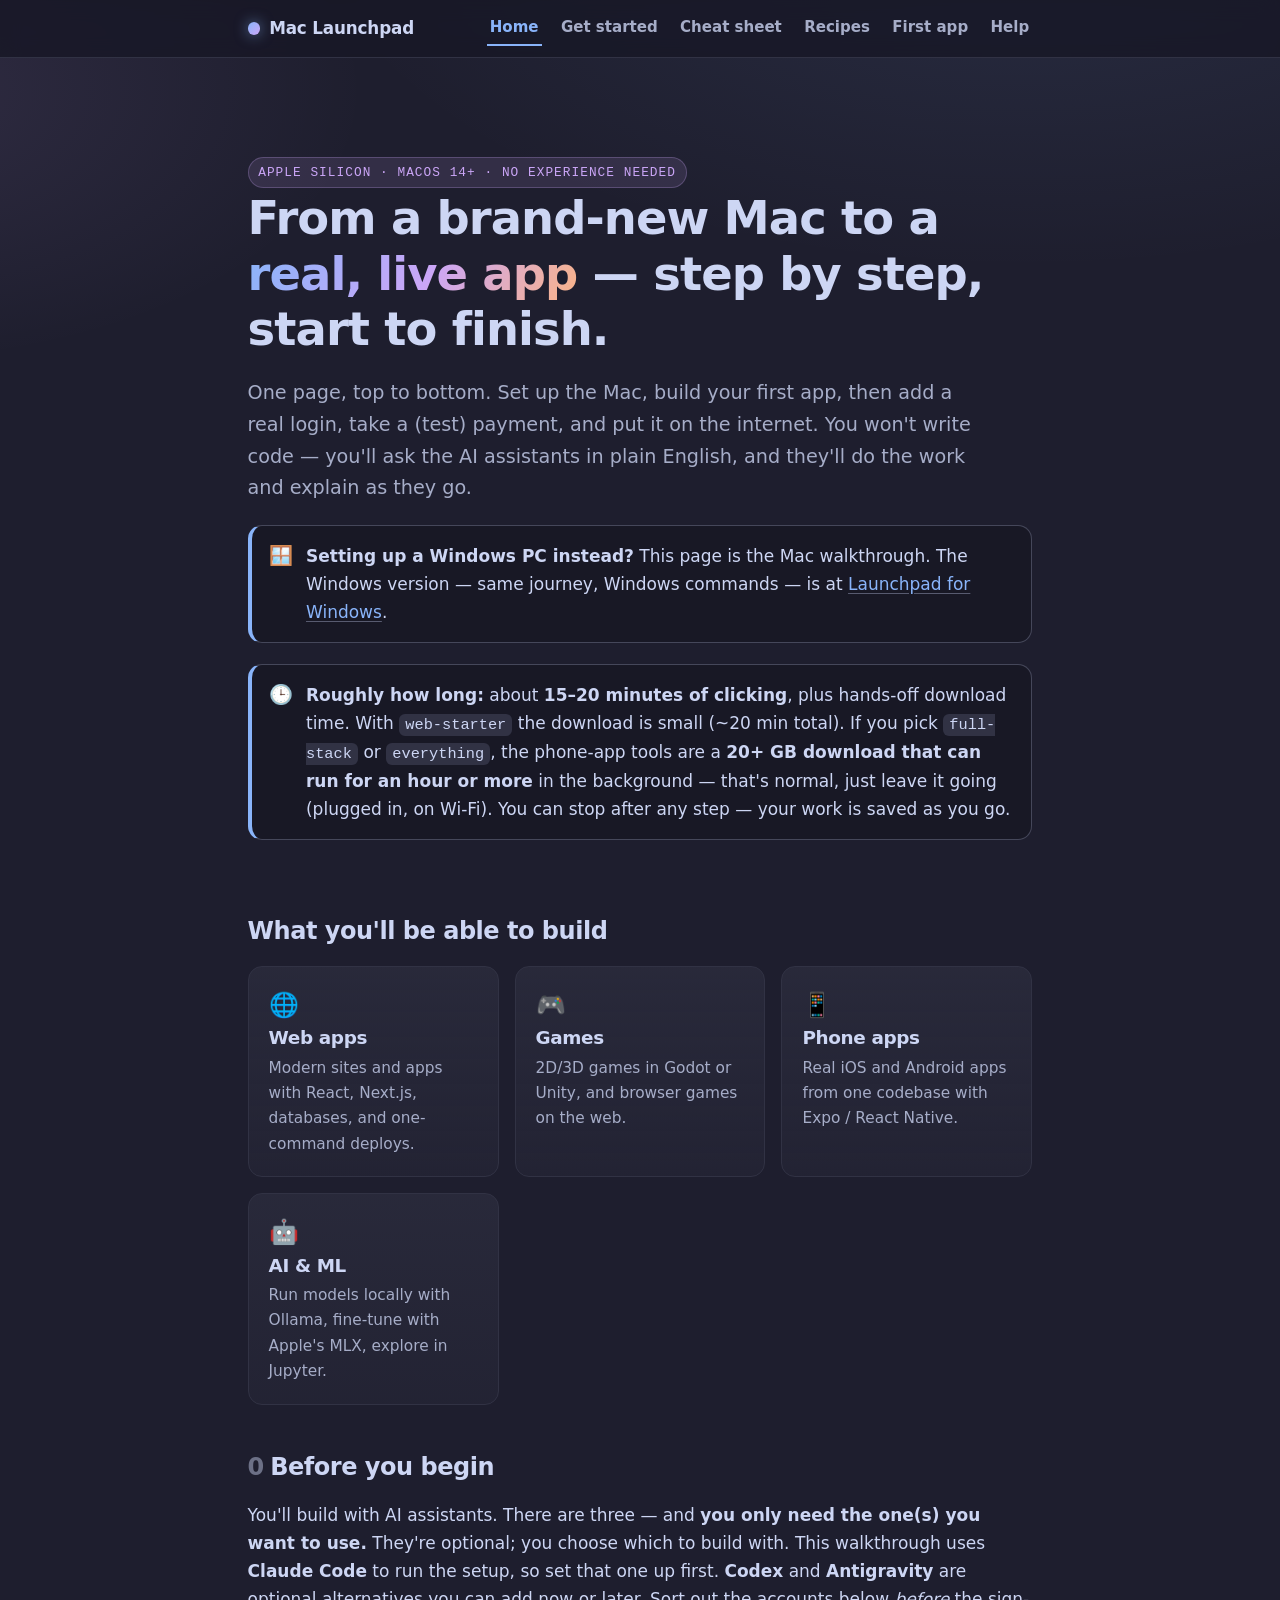
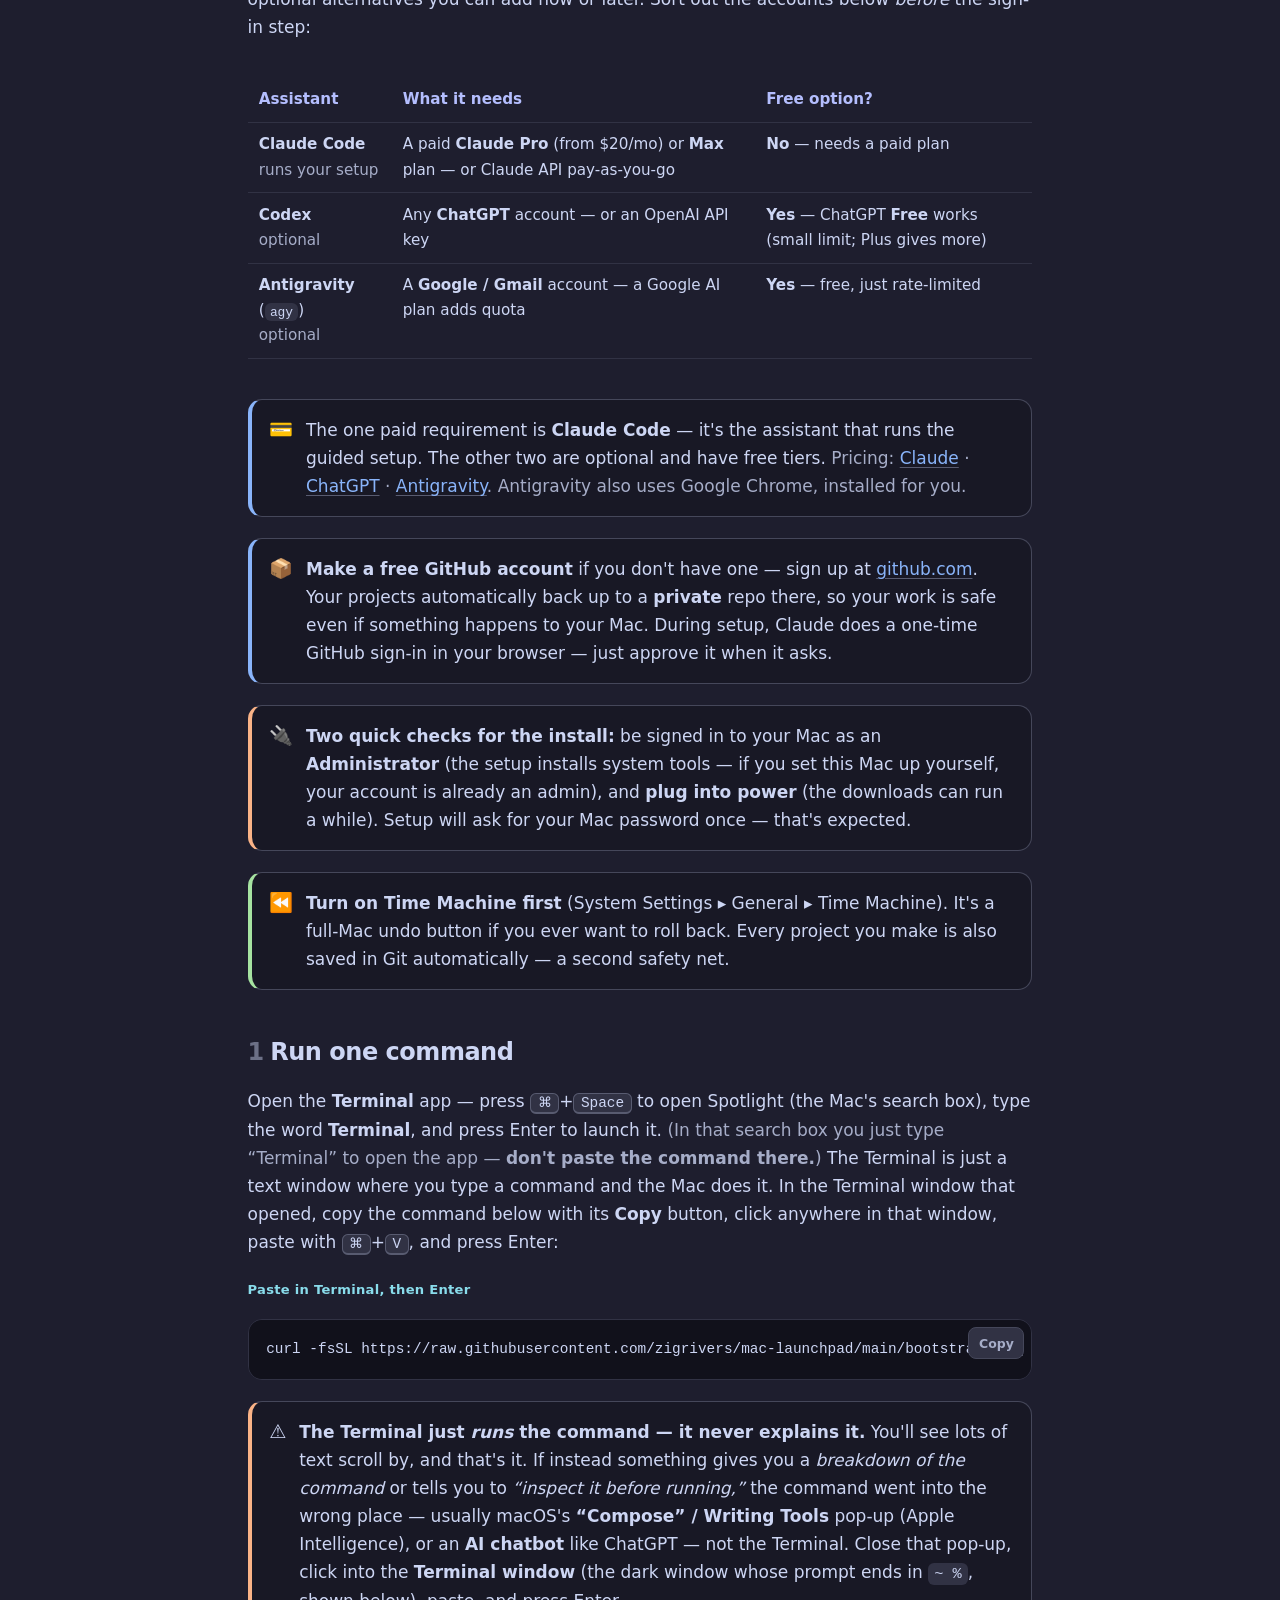
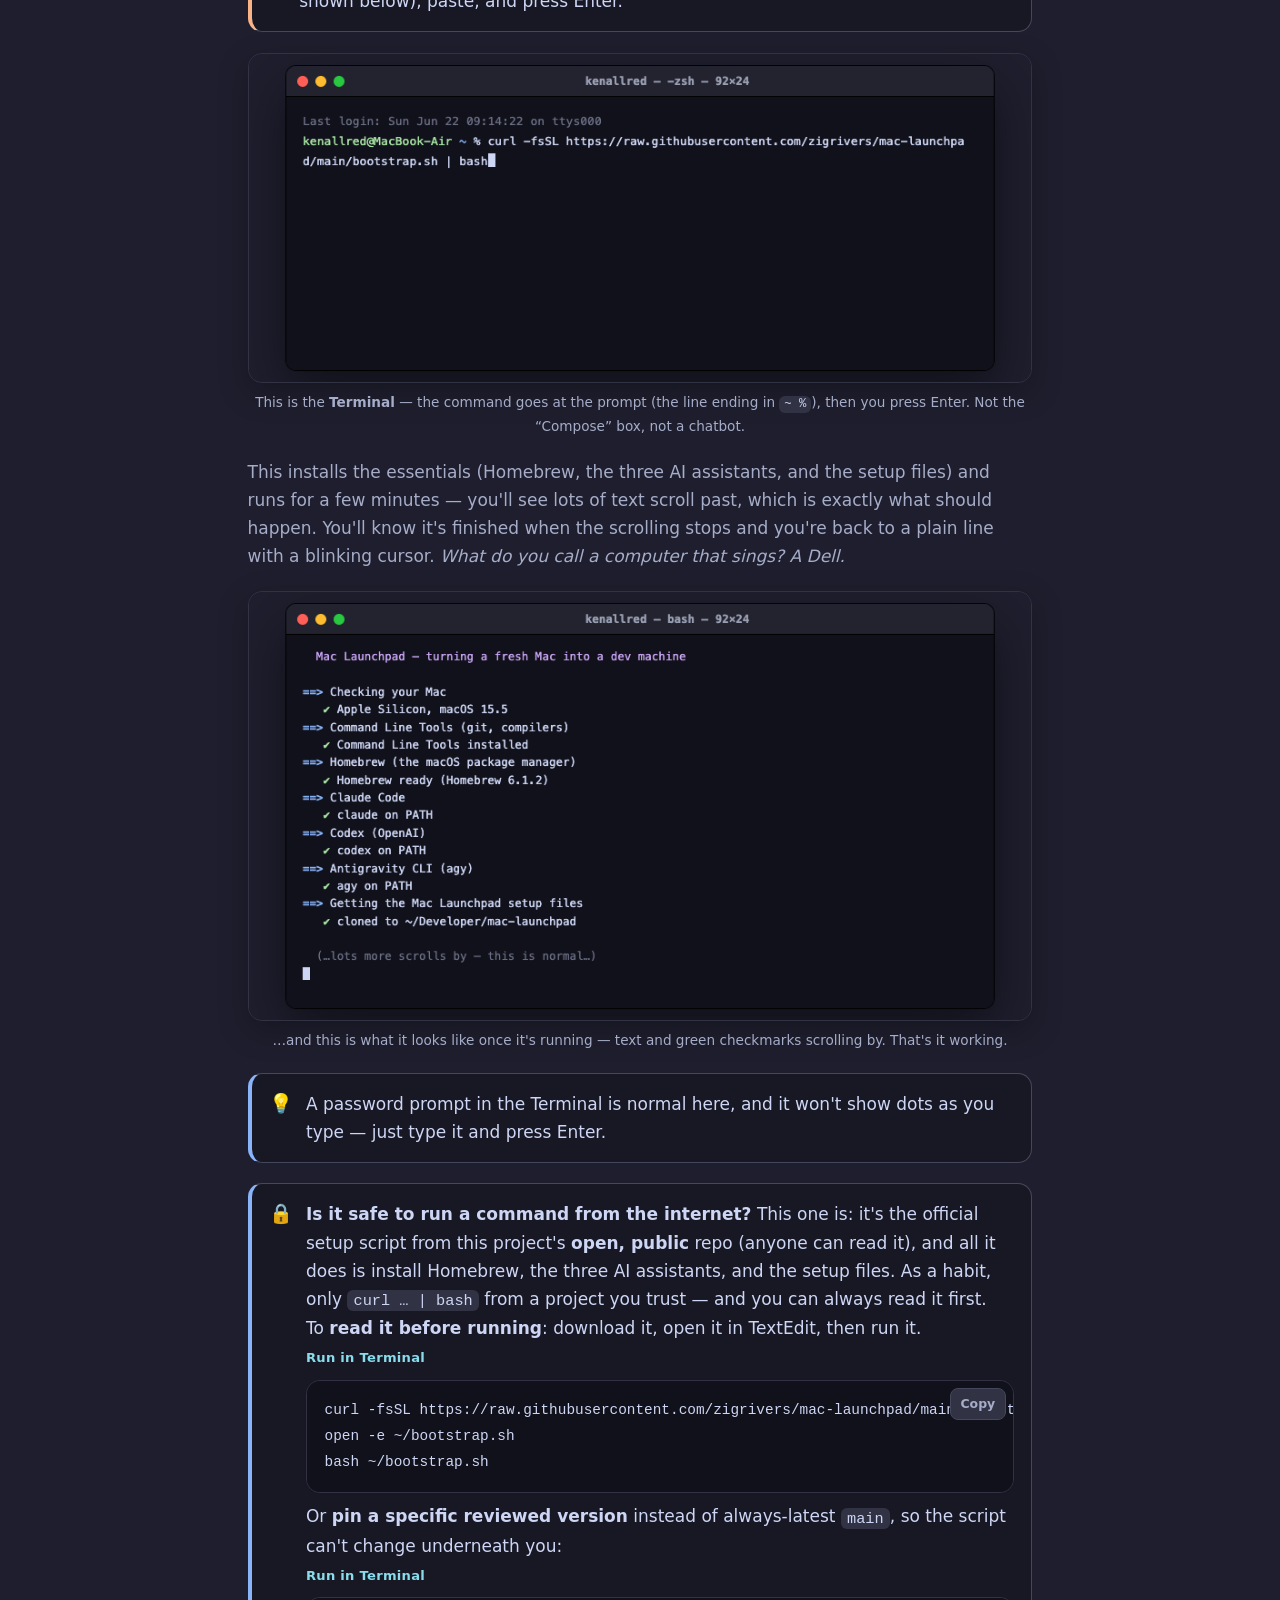
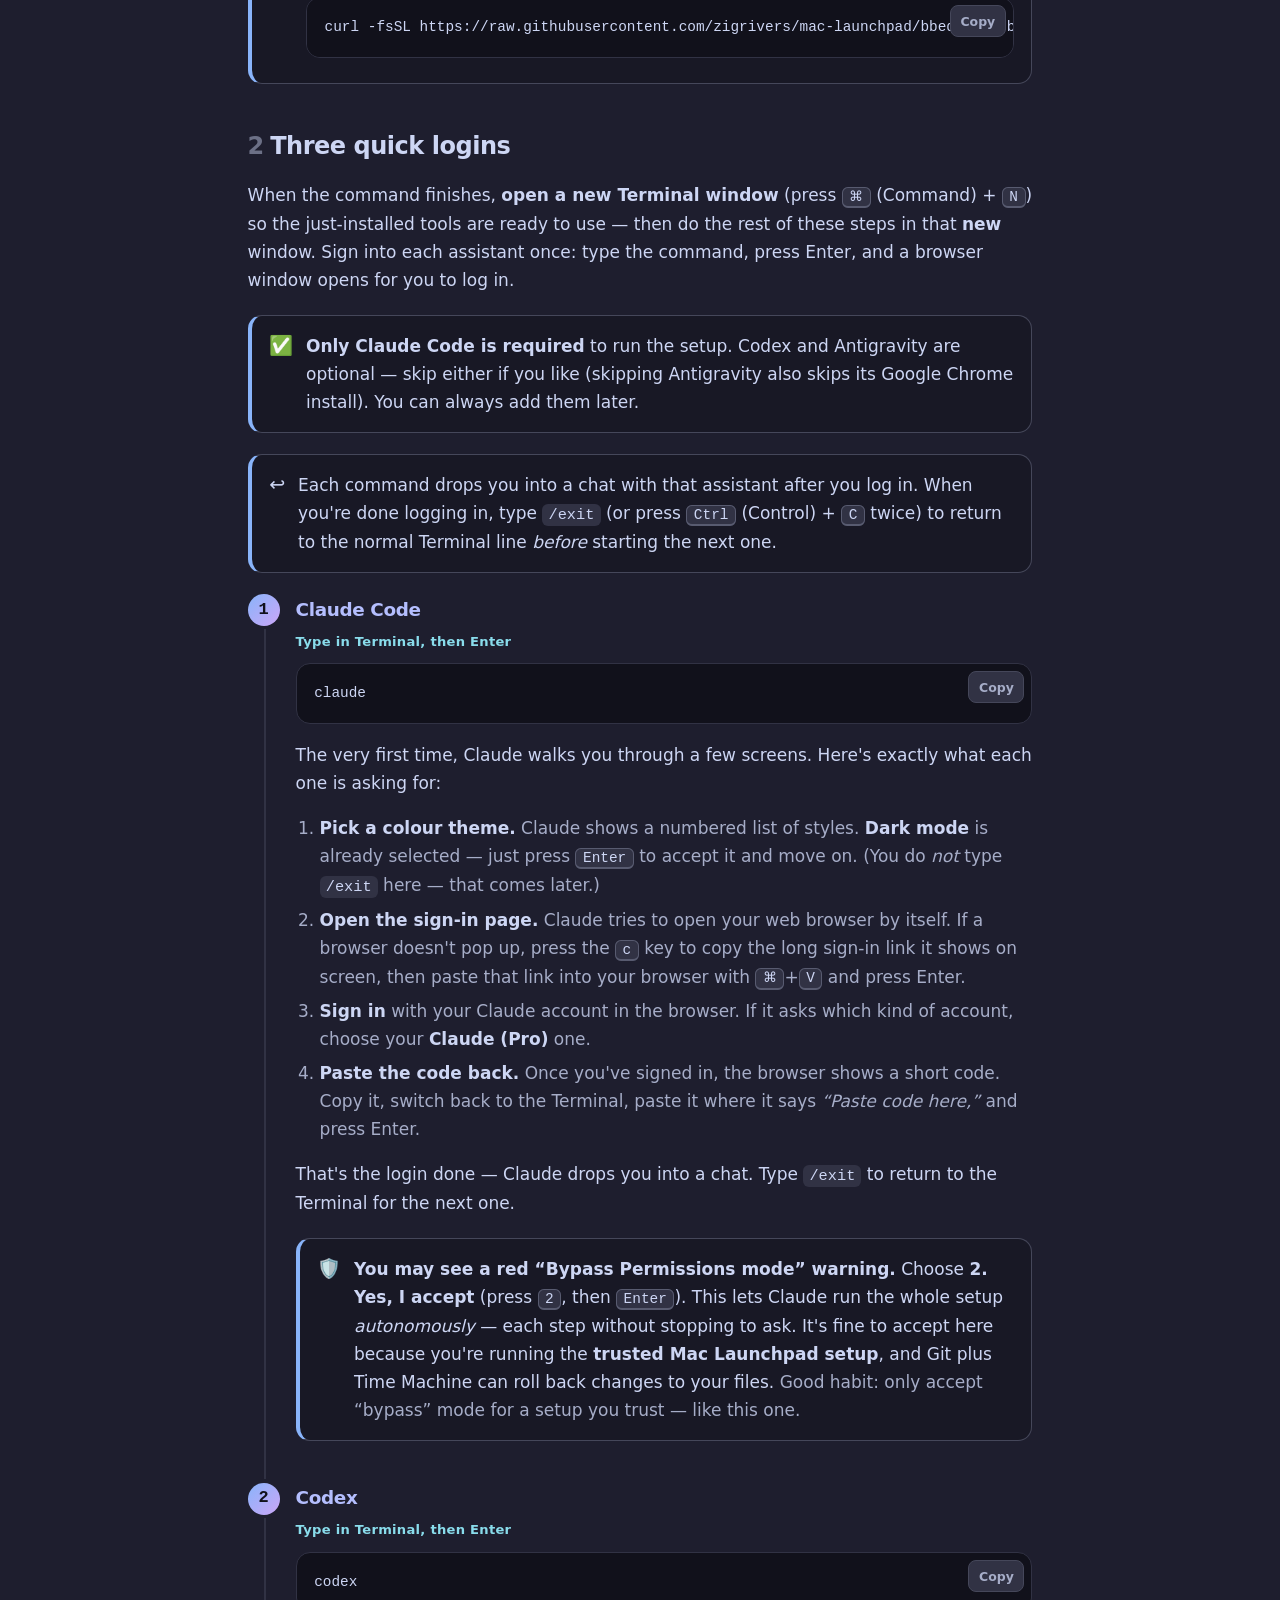
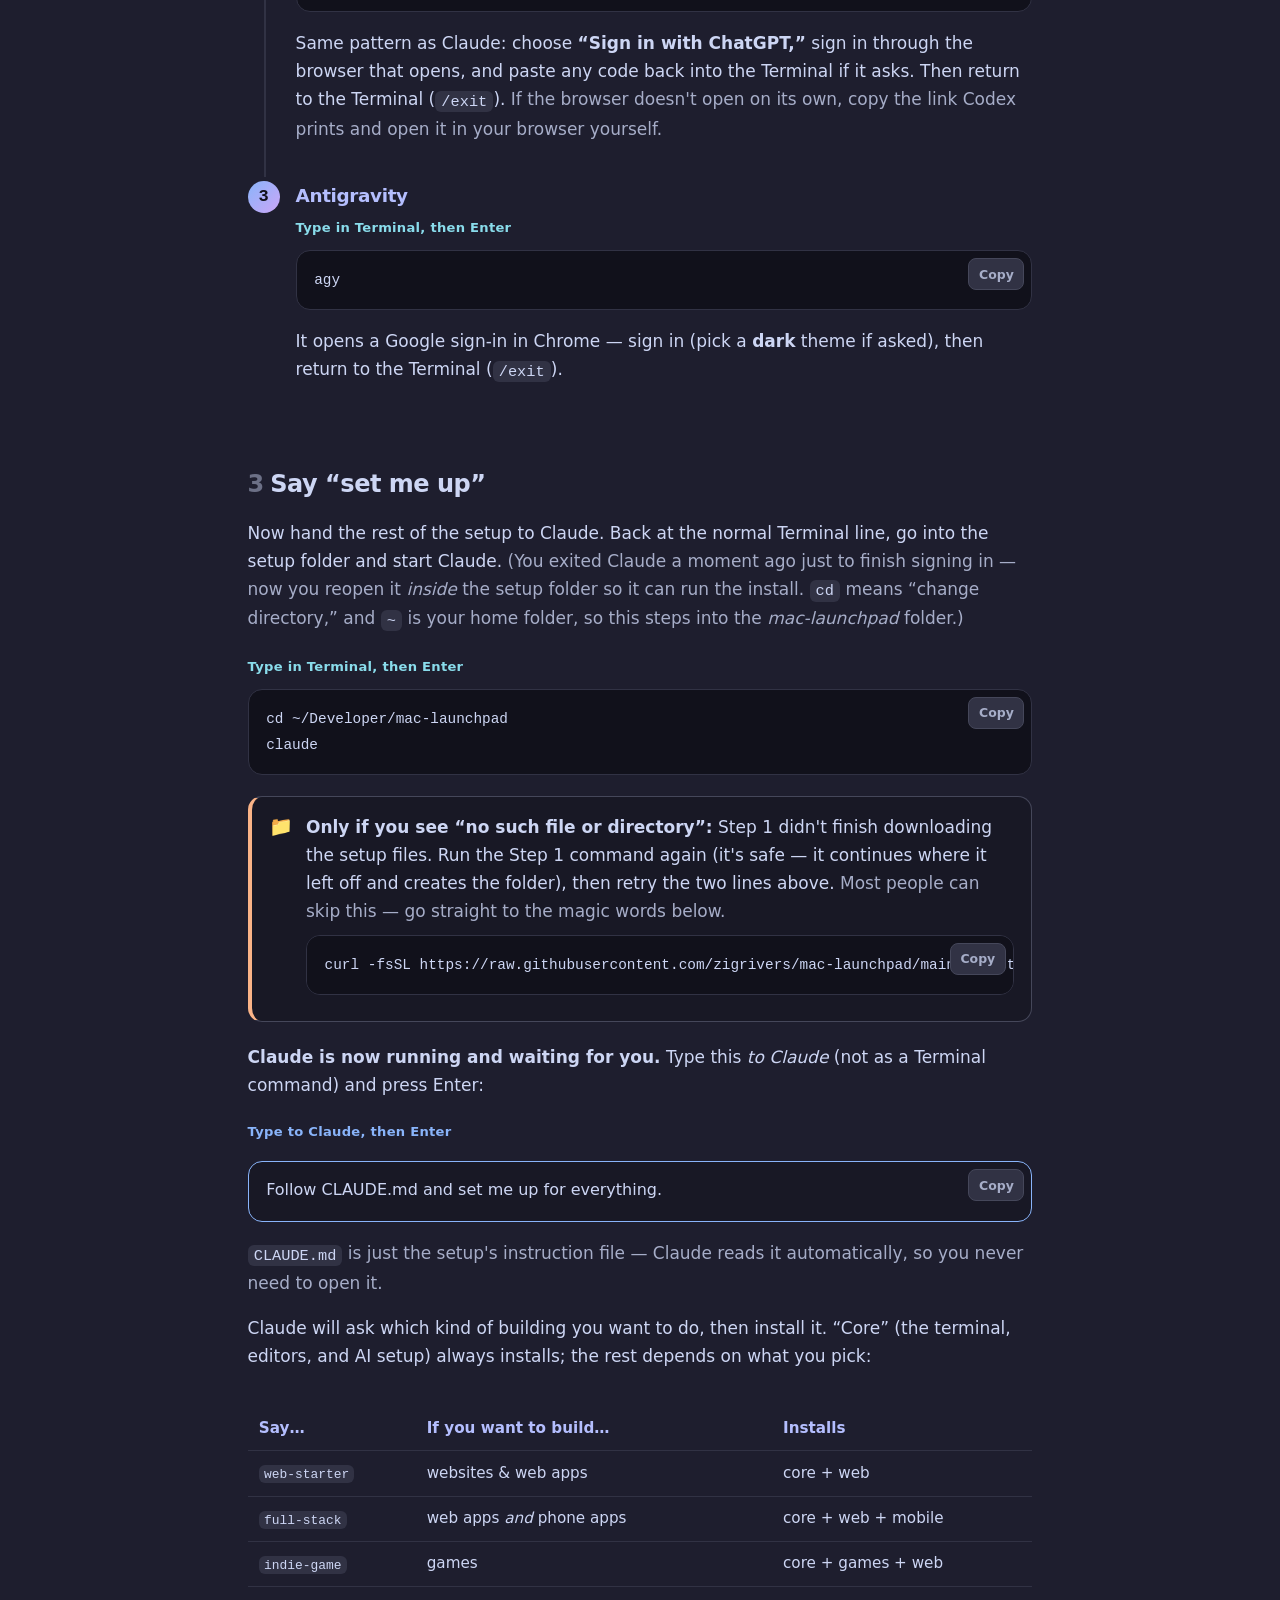
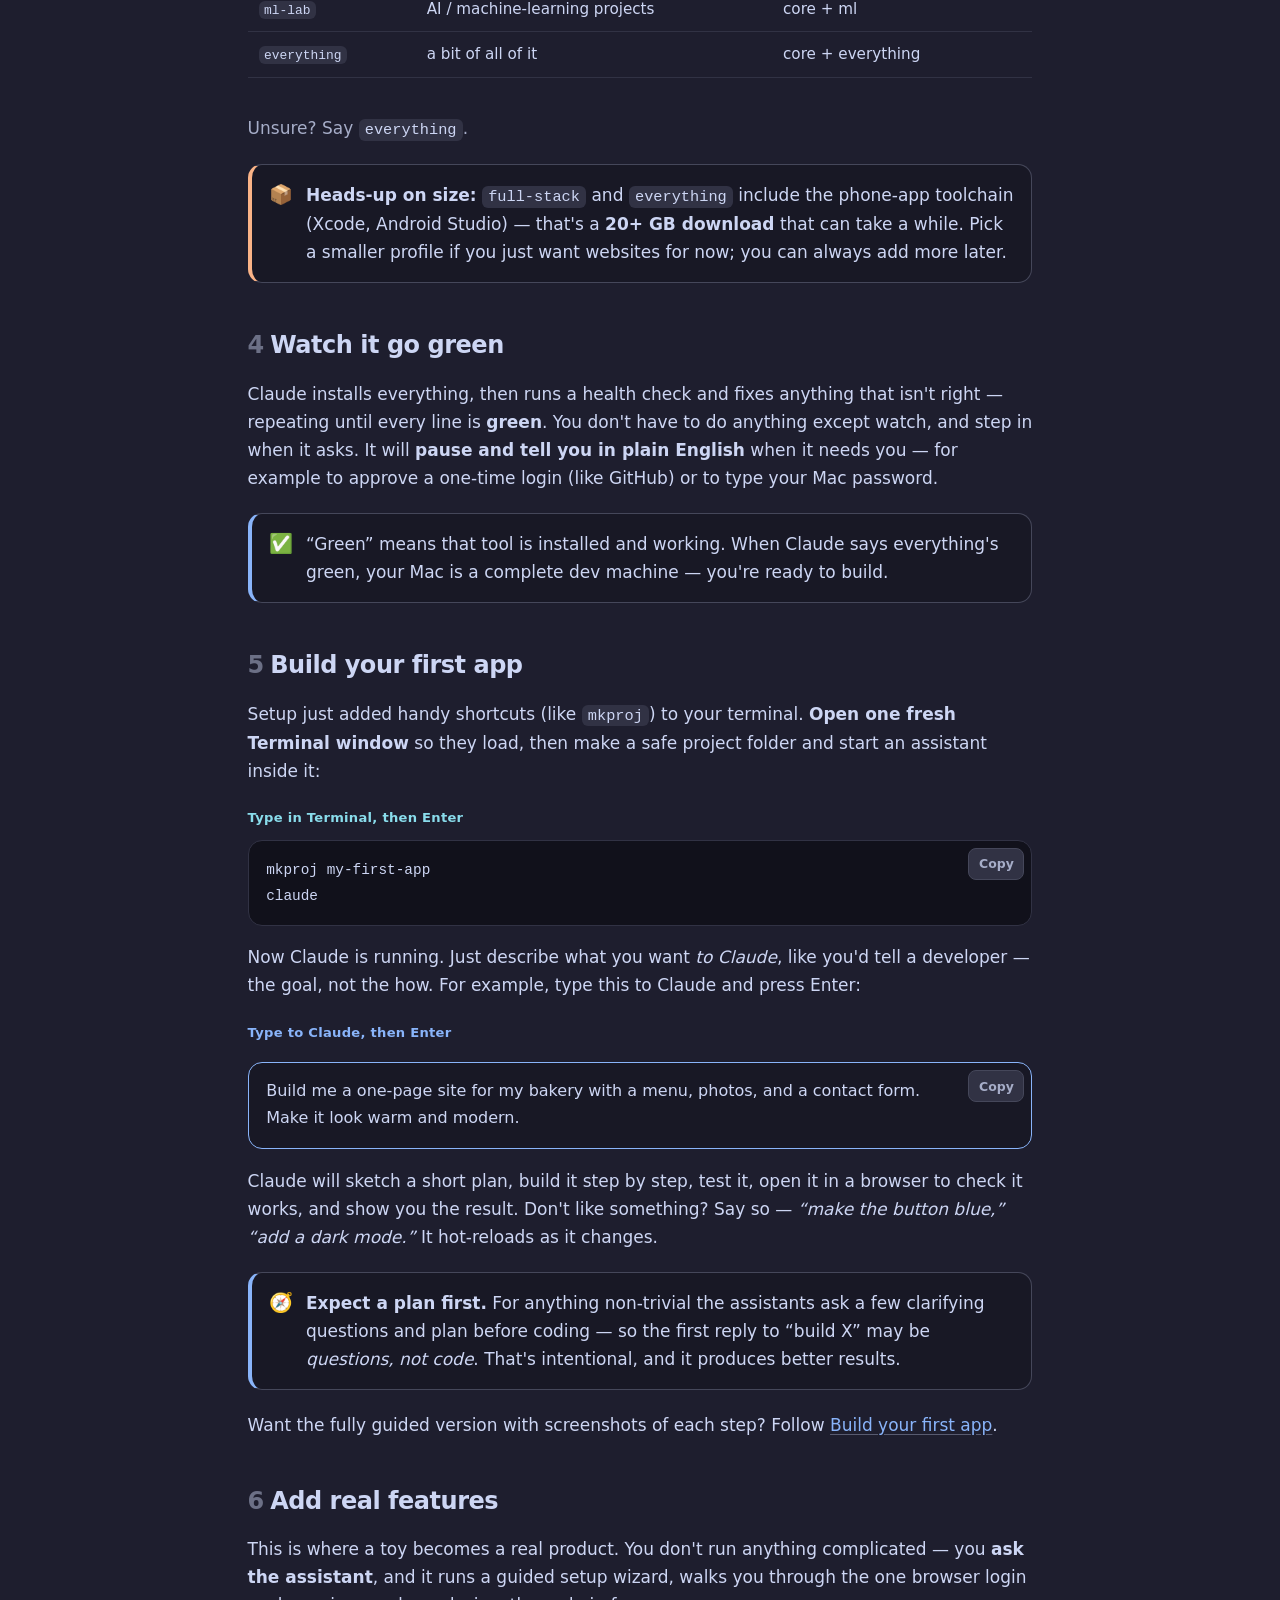
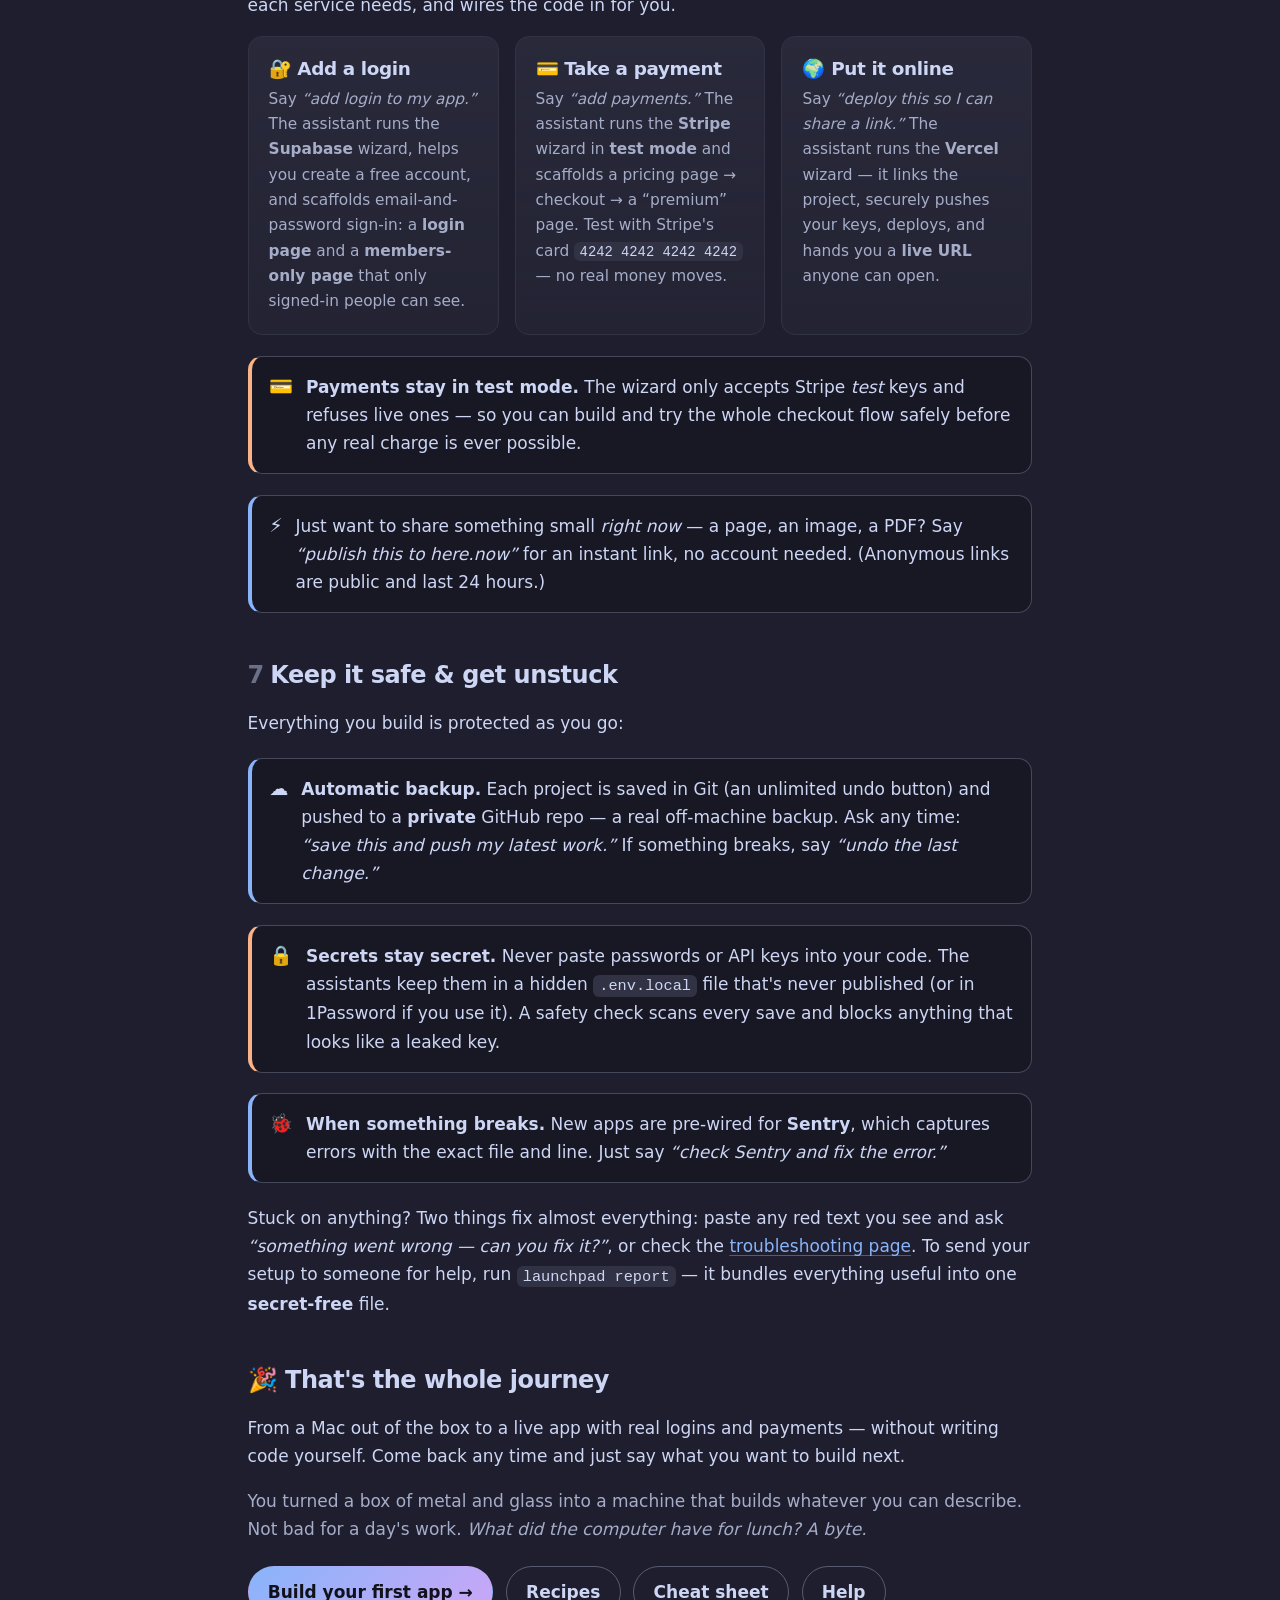
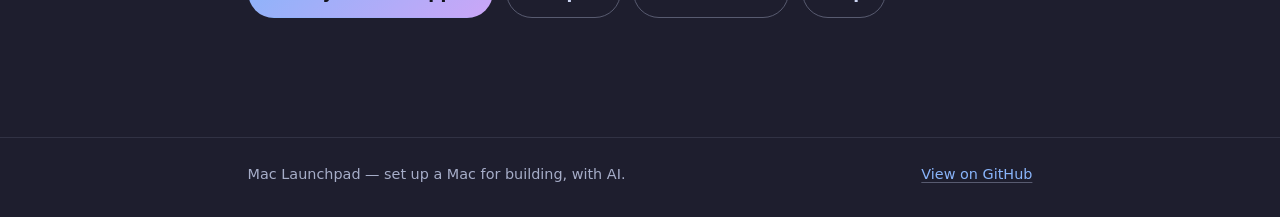
==== commit 67c8372f: "feat(windows): add the full Windows provisioning path (add-on 11) One repo now provisions both platf" ====
--- a/docs/index.html
+++ b/docs/index.html
@@ -30,6 +30,7 @@
     <span class="eyebrow">Apple Silicon · macOS 14+ · no experience needed</span>
     <h1>From a brand-new Mac to a <span class="gradient">real, live app</span> — step by step, start to finish.</h1>
     <p class="lede">One page, top to bottom. Set up the Mac, build your first app, then add a real login, take a (test) payment, and put it on the internet. You won't write code — you'll ask the AI assistants in plain English, and they'll do the work and explain as they go.</p>
+    <div class="callout note"><div class="ico" aria-hidden="true">🪟</div><p><strong>Setting up a Windows PC instead?</strong> This page is the Mac walkthrough. The Windows version — same journey, Windows commands — is at <a href="windows.html">Launchpad for Windows</a>.</p></div>
     <div class="callout note"><div class="ico" aria-hidden="true">🕒</div><p><strong>Roughly how long:</strong> about <strong>15–20 minutes of clicking</strong>, plus hands-off download time. With <code>web-starter</code> the download is small (~20 min total). If you pick <code>full-stack</code> or <code>everything</code>, the phone-app tools are a <strong>20+ GB download that can run for an hour or more</strong> in the background — that's normal, just leave it going (plugged in, on Wi-Fi). You can stop after any step — your work is saved as you go.</p></div>
   </section>
 
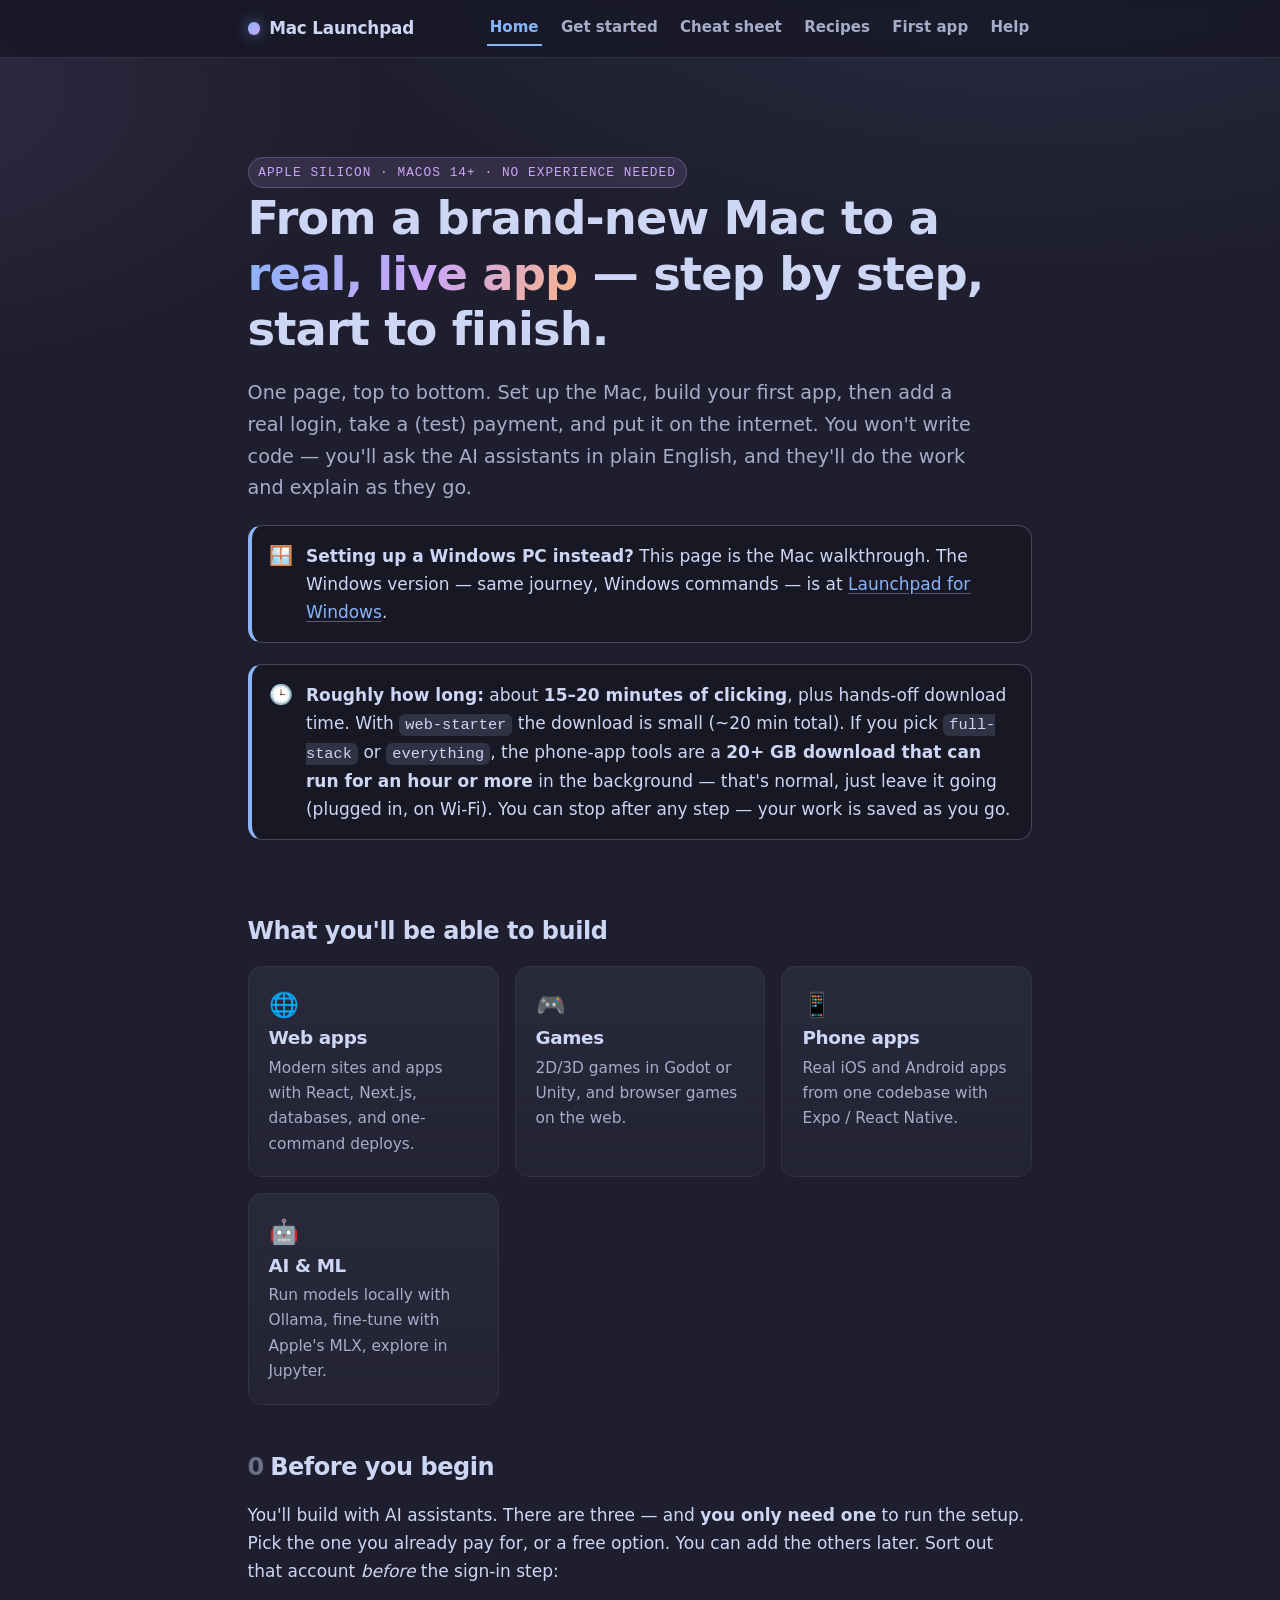
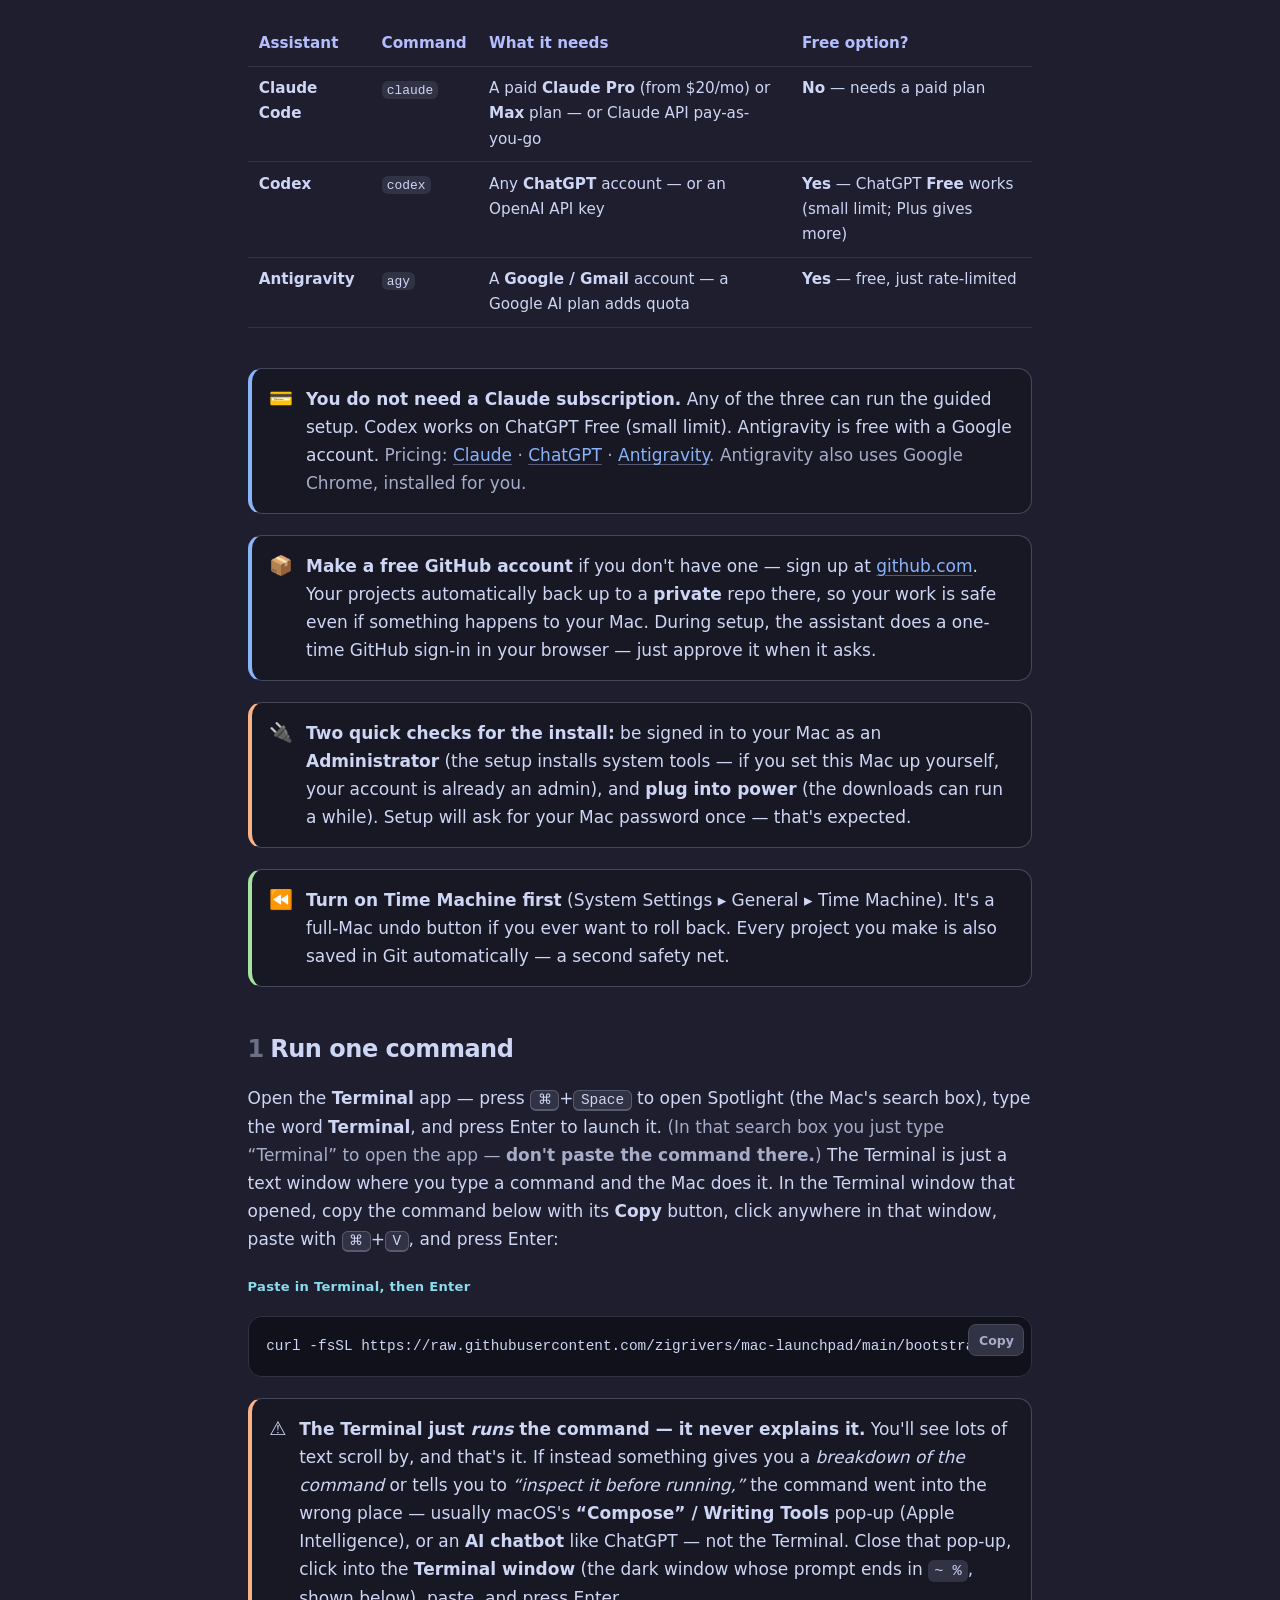
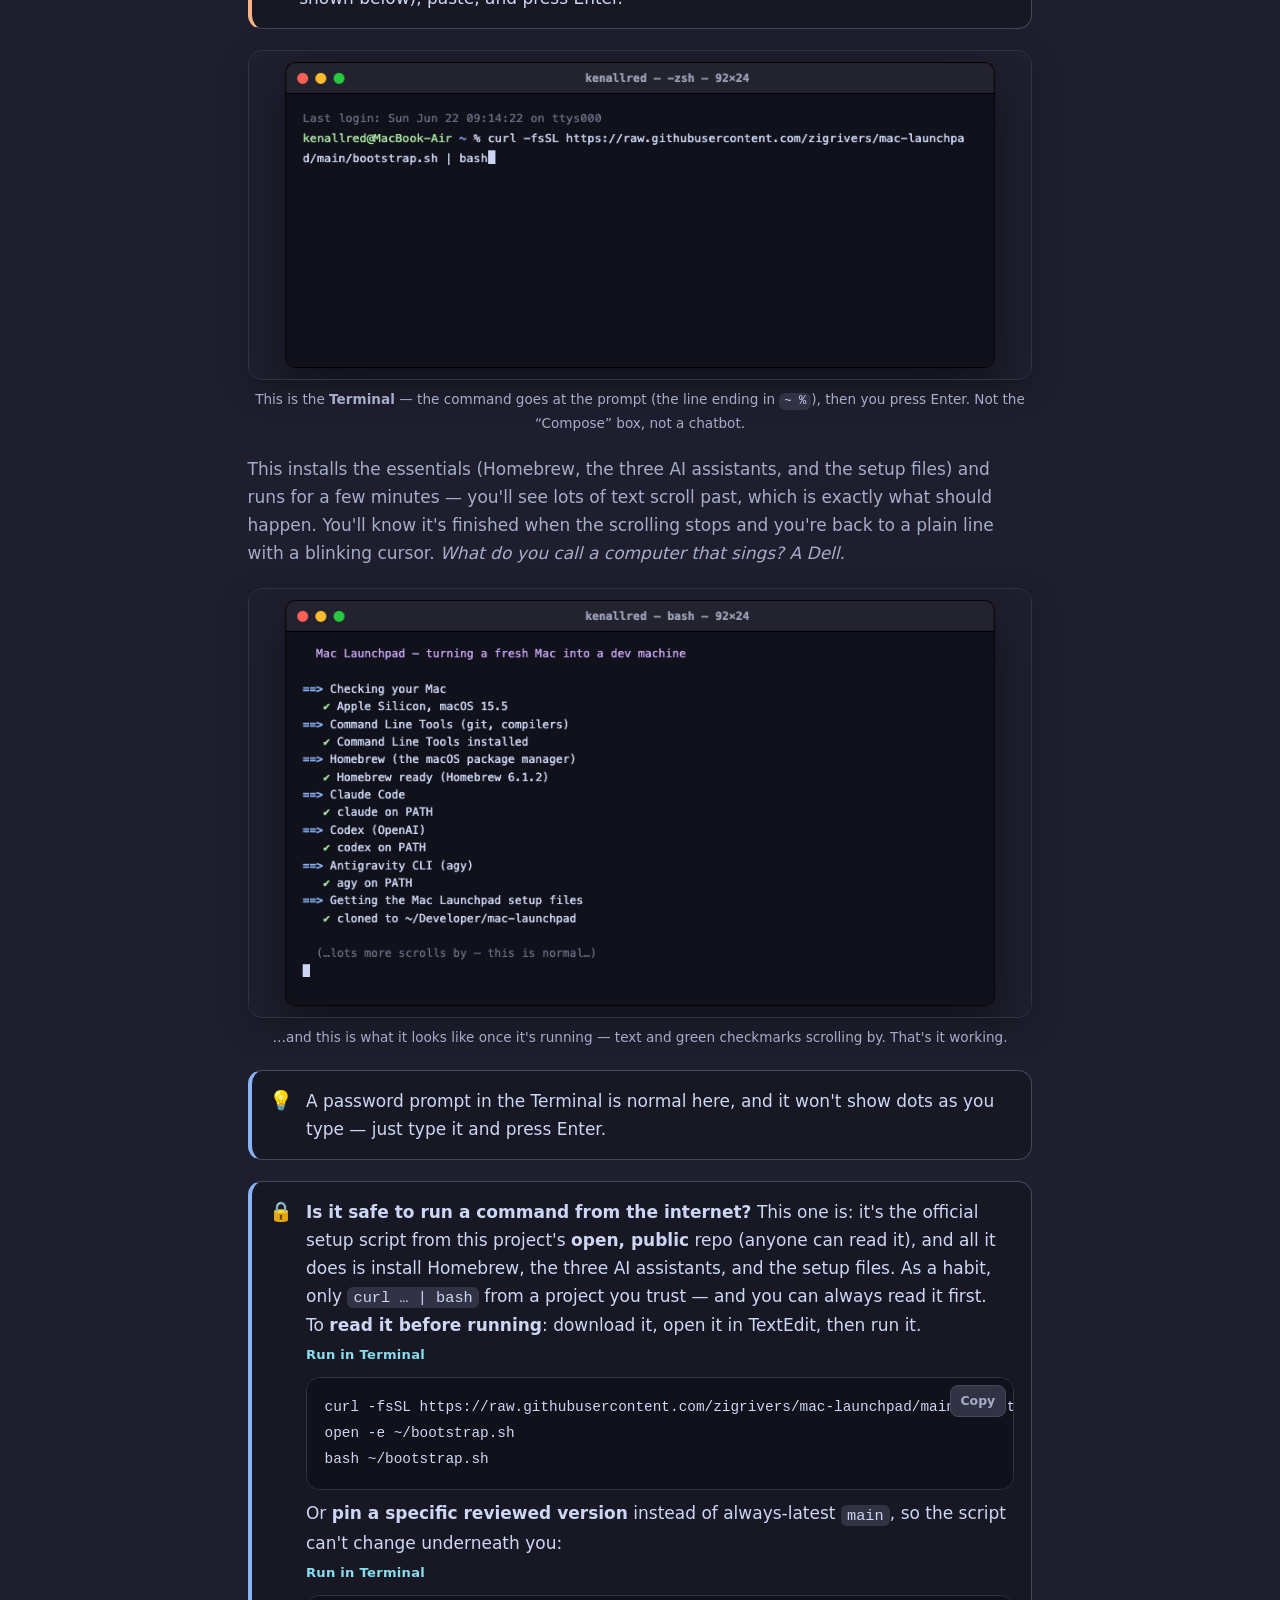
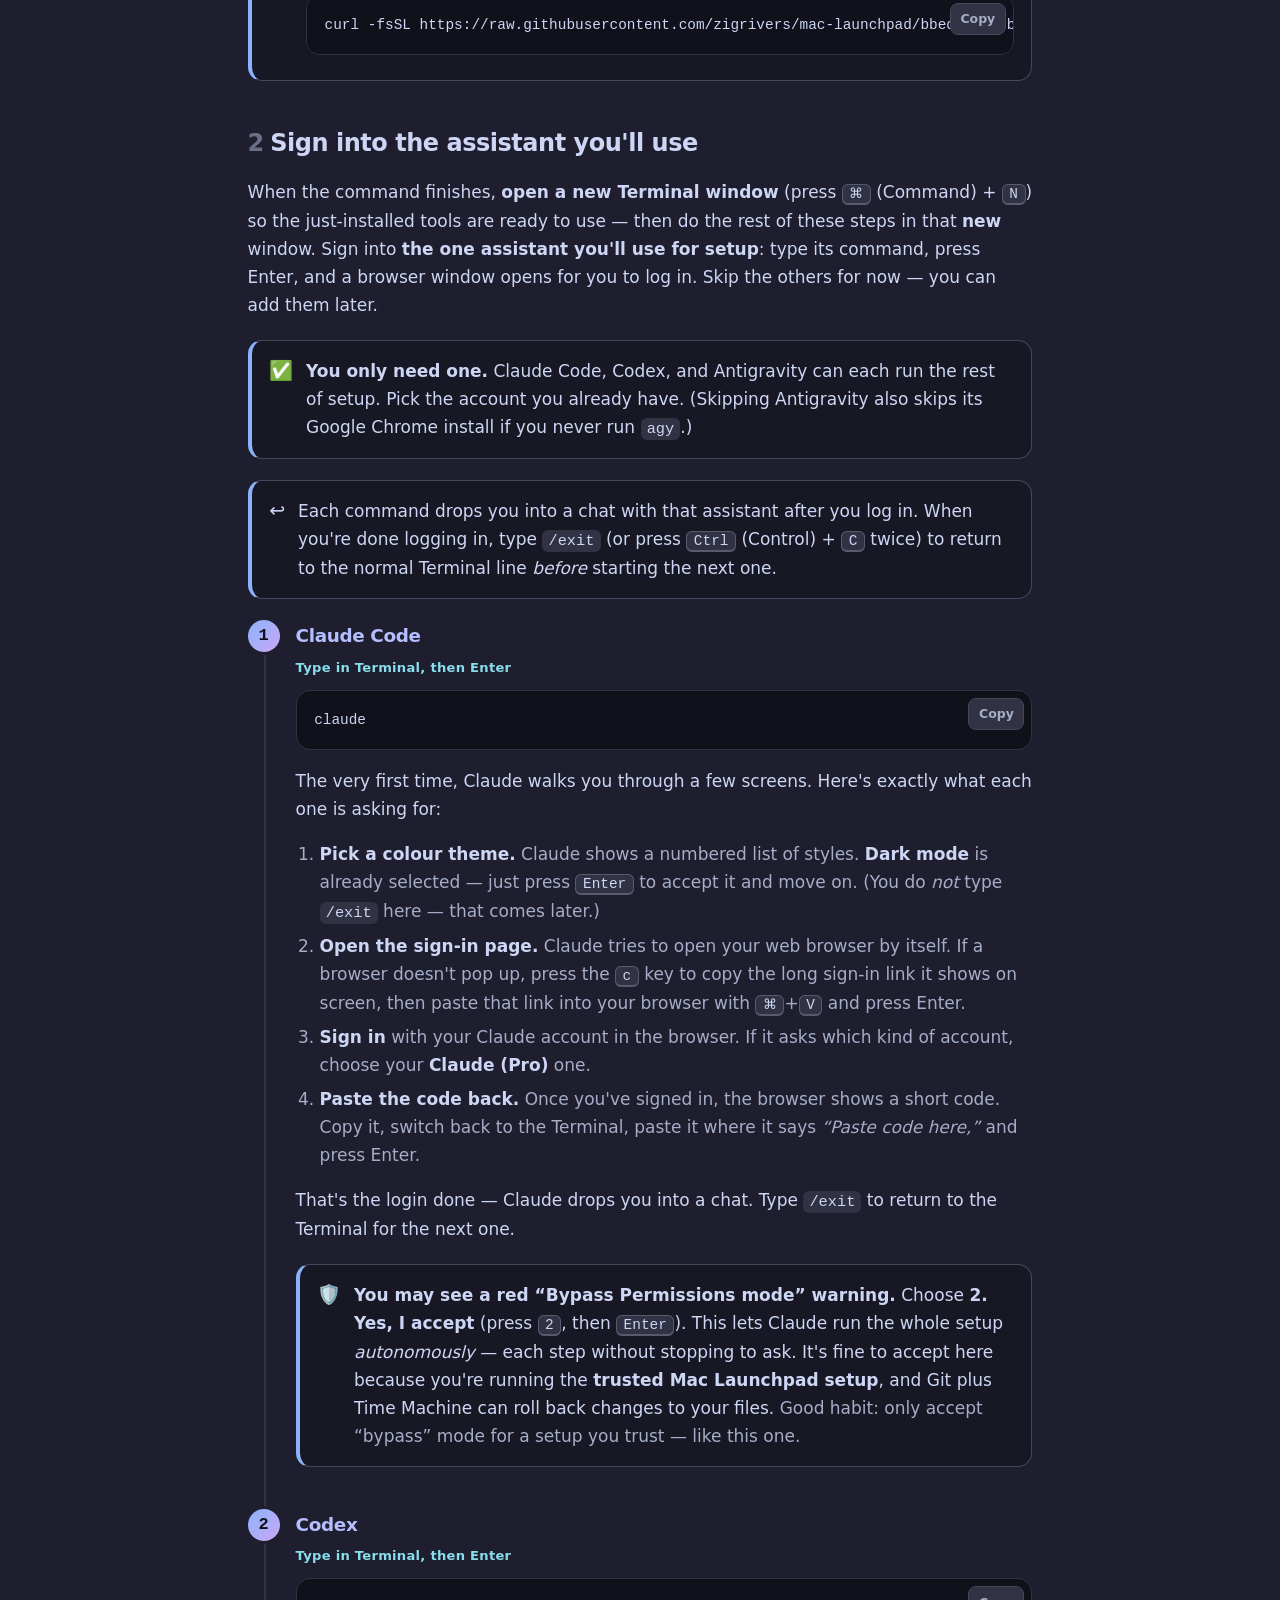
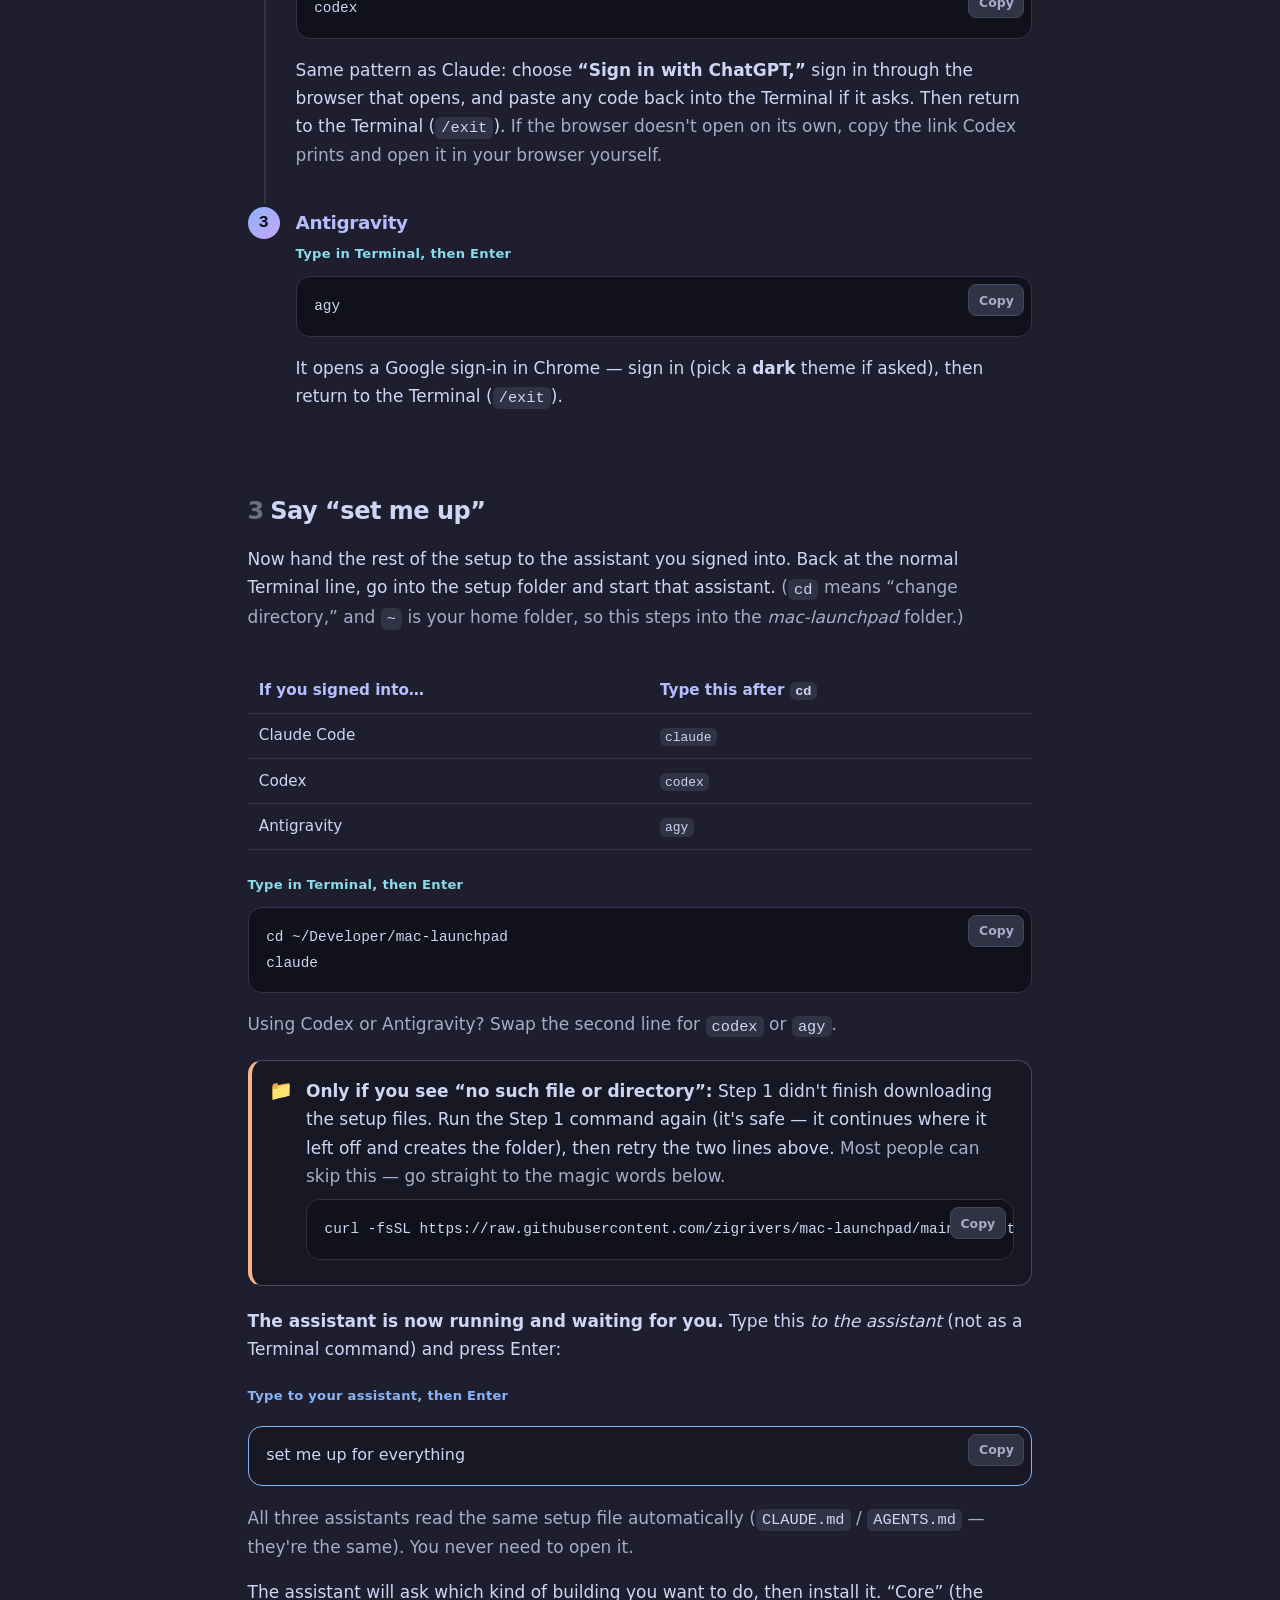
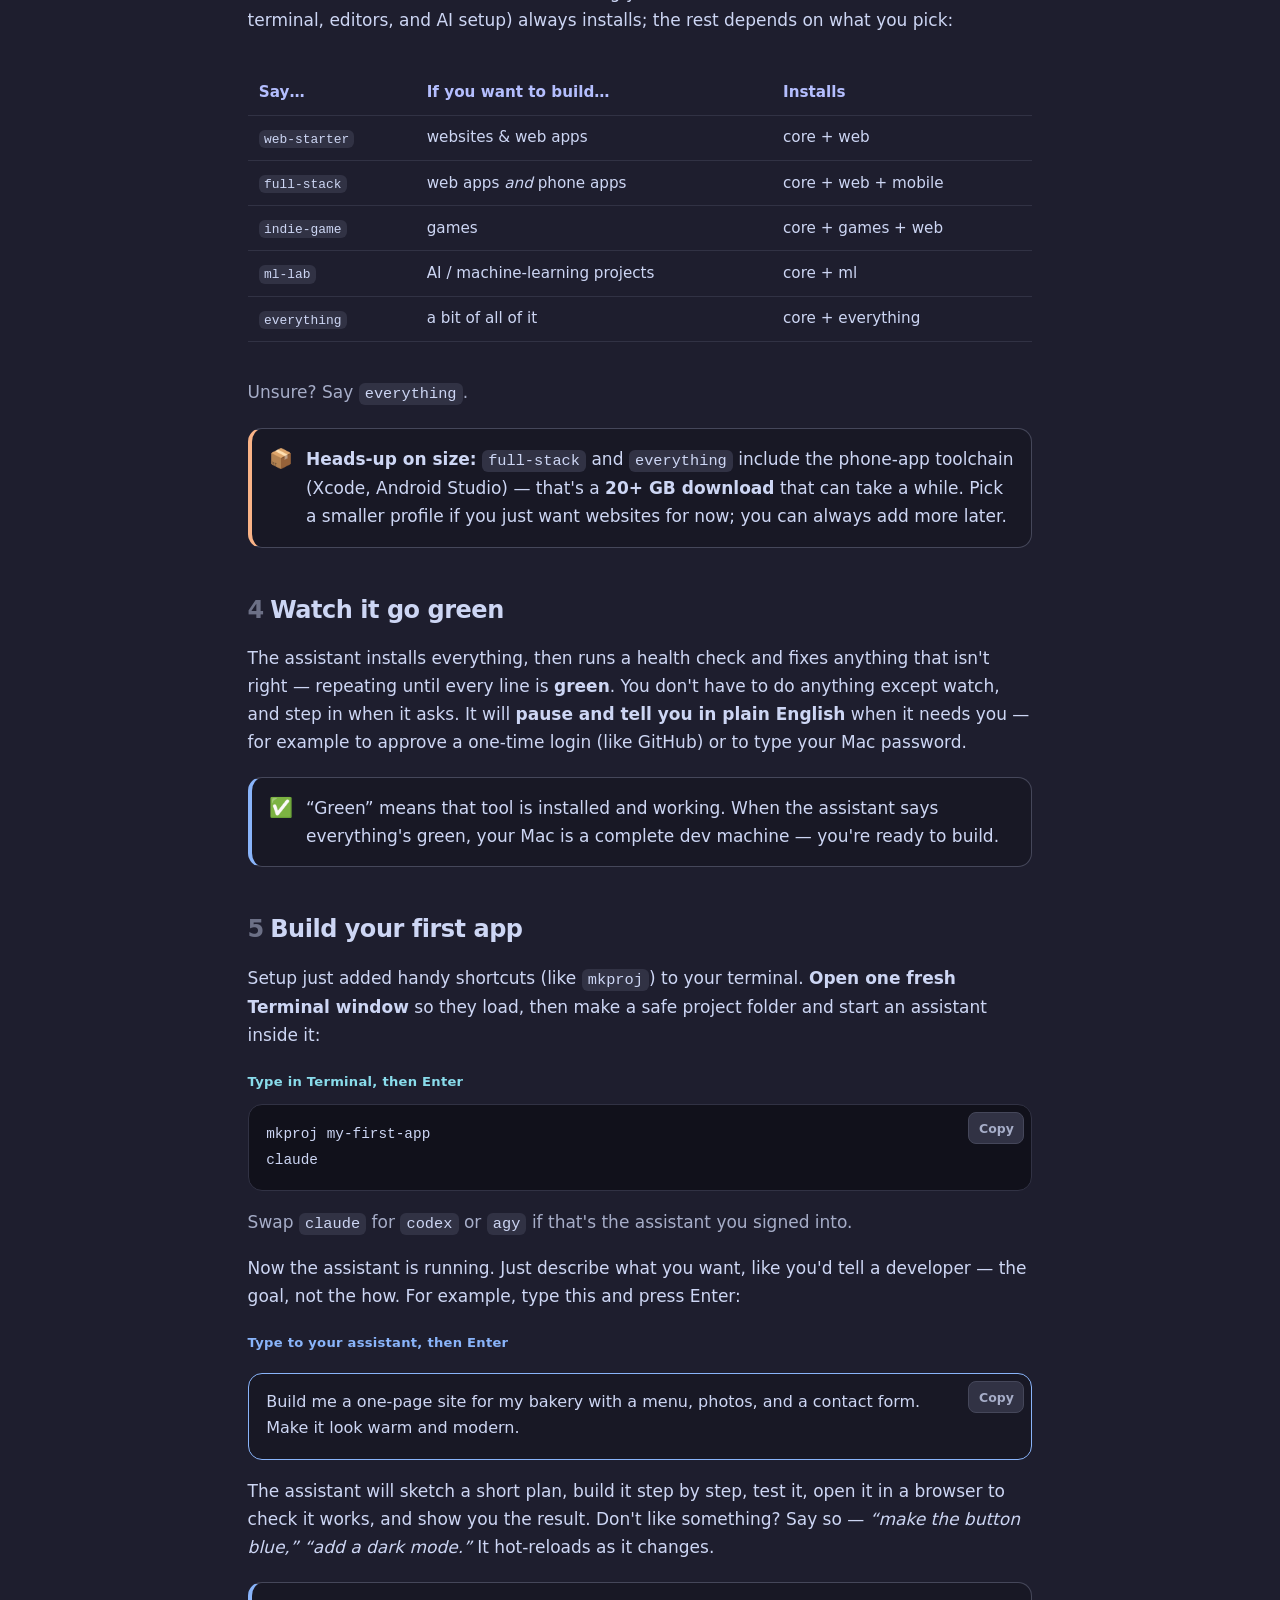
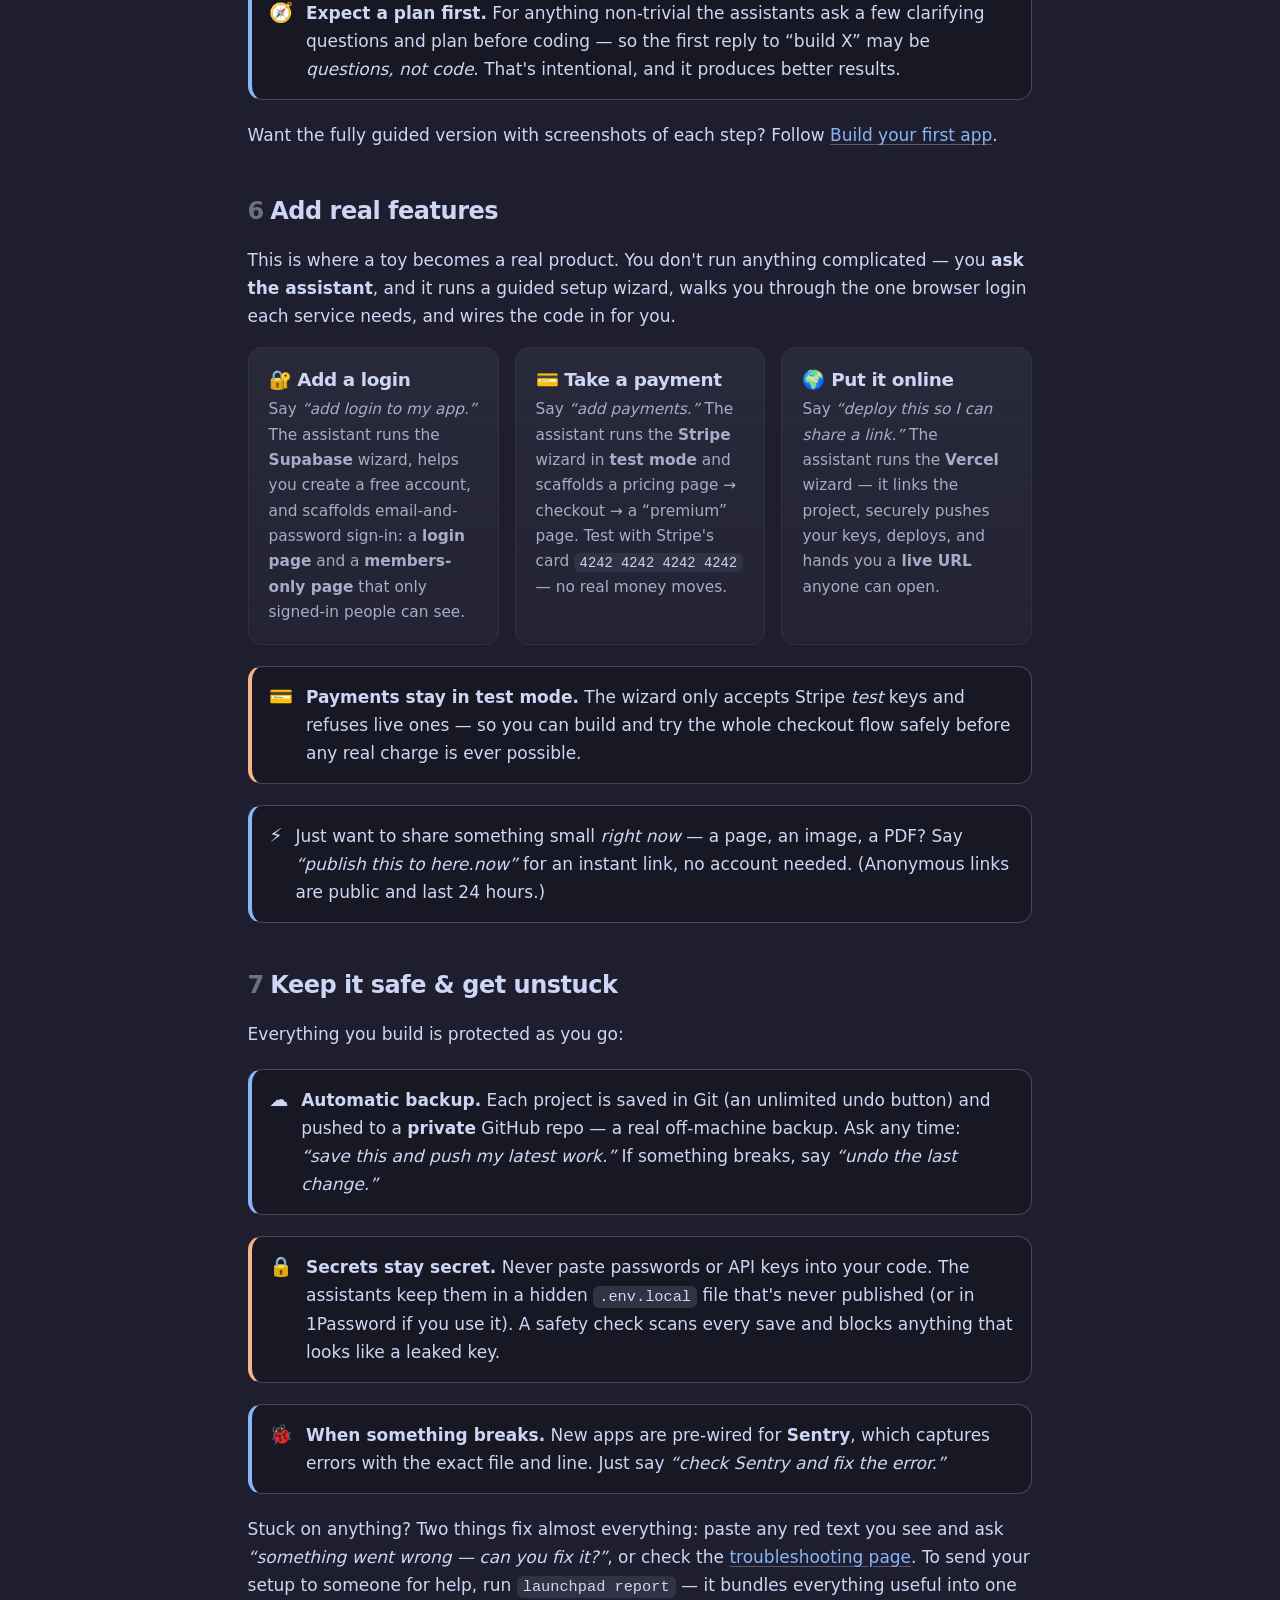
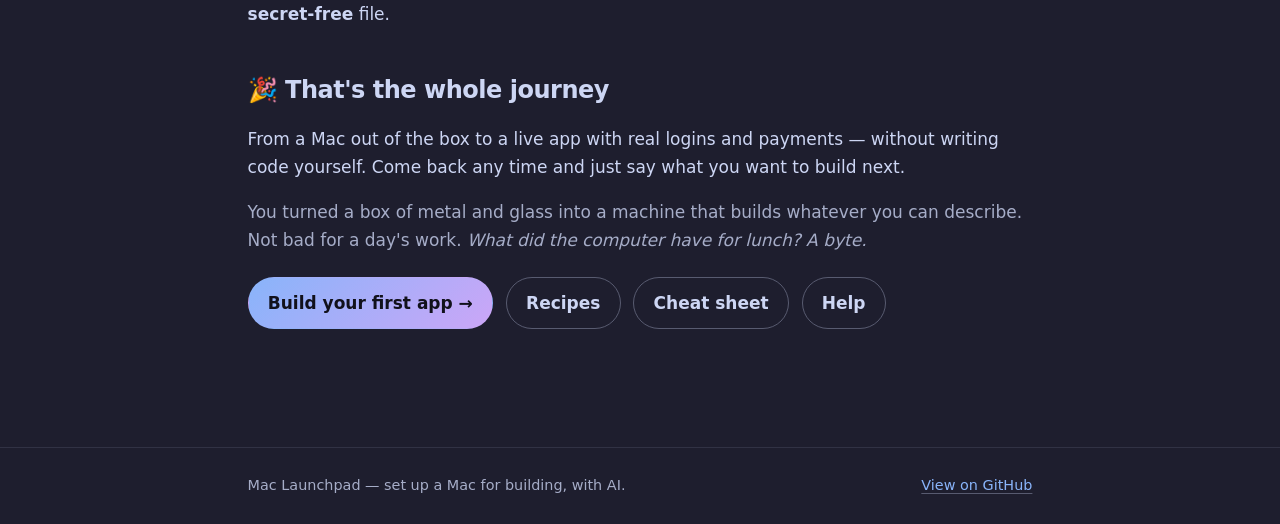
==== commit 9c98ebf6: "docs: let Claude, Codex, or Antigravity run setup Don't require a Claude subscription. Mac and Windo" ====
--- a/docs/index.html
+++ b/docs/index.html
@@ -4,7 +4,7 @@
 <meta charset="utf-8" />
 <meta name="viewport" content="width=device-width, initial-scale=1" />
 <title>Mac Launchpad — turn a new Mac into a dev machine, with AI</title>
-<meta name="description" content="Run one command on a fresh Mac, sign into three AI assistants, and say 'set me up'. Mac Launchpad configures everything you need to build web apps, games, mobile apps, and AI projects." />
+<meta name="description" content="Run one command on a fresh Mac, sign into Claude Code, Codex, or Antigravity, and say 'set me up'. Mac Launchpad configures everything you need to build web apps, games, mobile apps, and AI projects." />
 <meta name="color-scheme" content="dark" />
 <meta name="theme-color" content="#1e1e2e" />
 <link rel="stylesheet" href="assets/styles.css" />
@@ -47,19 +47,19 @@
 
   <section>
     <h2><span class="num">0</span>Before you begin</h2>
-    <p>You'll build with AI assistants. There are three — and <strong>you only need the one(s) you want to use.</strong> They're optional; you choose which to build with. This walkthrough uses <strong>Claude Code</strong> to run the setup, so set that one up first. <strong>Codex</strong> and <strong>Antigravity</strong> are optional alternatives you can add now or later. Sort out the accounts below <em>before</em> the sign-in step:</p>
+    <p>You'll build with AI assistants. There are three — and <strong>you only need one</strong> to run the setup. Pick the one you already pay for, or a free option. You can add the others later. Sort out that account <em>before</em> the sign-in step:</p>
     <div class="table-wrap">
     <table>
-      <thead><tr><th>Assistant</th><th>What it needs</th><th>Free option?</th></tr></thead>
+      <thead><tr><th>Assistant</th><th>Command</th><th>What it needs</th><th>Free option?</th></tr></thead>
       <tbody>
-        <tr><td><strong>Claude Code</strong><br><span class="muted">runs your setup</span></td><td>A paid <strong>Claude Pro</strong> (from $20/mo) or <strong>Max</strong> plan — or Claude API pay-as-you-go</td><td><strong>No</strong> — needs a paid plan</td></tr>
-        <tr><td><strong>Codex</strong><br><span class="muted">optional</span></td><td>Any <strong>ChatGPT</strong> account — or an OpenAI API key</td><td><strong>Yes</strong> — ChatGPT <strong>Free</strong> works (small limit; Plus gives more)</td></tr>
-        <tr><td><strong>Antigravity</strong> (<code>agy</code>)<br><span class="muted">optional</span></td><td>A <strong>Google / Gmail</strong> account — a Google AI plan adds quota</td><td><strong>Yes</strong> — free, just rate-limited</td></tr>
+        <tr><td><strong>Claude Code</strong></td><td><code>claude</code></td><td>A paid <strong>Claude Pro</strong> (from $20/mo) or <strong>Max</strong> plan — or Claude API pay-as-you-go</td><td><strong>No</strong> — needs a paid plan</td></tr>
+        <tr><td><strong>Codex</strong></td><td><code>codex</code></td><td>Any <strong>ChatGPT</strong> account — or an OpenAI API key</td><td><strong>Yes</strong> — ChatGPT <strong>Free</strong> works (small limit; Plus gives more)</td></tr>
+        <tr><td><strong>Antigravity</strong></td><td><code>agy</code></td><td>A <strong>Google / Gmail</strong> account — a Google AI plan adds quota</td><td><strong>Yes</strong> — free, just rate-limited</td></tr>
       </tbody>
     </table>
     </div>
-    <div class="callout note"><div class="ico" aria-hidden="true">💳</div><p>The one paid requirement is <strong>Claude Code</strong> — it's the assistant that runs the guided setup. The other two are optional and have free tiers. <span class="muted">Pricing: <a href="https://claude.com/pricing" target="_blank" rel="noopener noreferrer">Claude</a> · <a href="https://openai.com/chatgpt/pricing/" target="_blank" rel="noopener noreferrer">ChatGPT</a> · <a href="https://antigravity.google" target="_blank" rel="noopener noreferrer">Antigravity</a>. Antigravity also uses Google Chrome, installed for you.</span></p></div>
-    <div class="callout note"><div class="ico" aria-hidden="true">📦</div><p><strong>Make a free GitHub account</strong> if you don't have one — sign up at <a href="https://github.com/signup" target="_blank" rel="noopener noreferrer">github.com</a>. Your projects automatically back up to a <strong>private</strong> repo there, so your work is safe even if something happens to your Mac. During setup, Claude does a one-time GitHub sign-in in your browser — just approve it when it asks.</p></div>
+    <div class="callout note"><div class="ico" aria-hidden="true">💳</div><p><strong>You do not need a Claude subscription.</strong> Any of the three can run the guided setup. Codex works on ChatGPT Free (small limit). Antigravity is free with a Google account. <span class="muted">Pricing: <a href="https://claude.com/pricing" target="_blank" rel="noopener noreferrer">Claude</a> · <a href="https://openai.com/chatgpt/pricing/" target="_blank" rel="noopener noreferrer">ChatGPT</a> · <a href="https://antigravity.google" target="_blank" rel="noopener noreferrer">Antigravity</a>. Antigravity also uses Google Chrome, installed for you.</span></p></div>
+    <div class="callout note"><div class="ico" aria-hidden="true">📦</div><p><strong>Make a free GitHub account</strong> if you don't have one — sign up at <a href="https://github.com/signup" target="_blank" rel="noopener noreferrer">github.com</a>. Your projects automatically back up to a <strong>private</strong> repo there, so your work is safe even if something happens to your Mac. During setup, the assistant does a one-time GitHub sign-in in your browser — just approve it when it asks.</p></div>
     <div class="callout warn"><div class="ico" aria-hidden="true">🔌</div><p><strong>Two quick checks for the install:</strong> be signed in to your Mac as an <strong>Administrator</strong> (the setup installs system tools — if you set this Mac up yourself, your account is already an admin), and <strong>plug into power</strong> (the downloads can run a while). Setup will ask for your Mac password once — that's expected.</p></div>
     <div class="callout tip"><div class="ico" aria-hidden="true">⏪</div><p><strong>Turn on Time Machine first</strong> (System Settings ▸ General ▸ Time Machine). It's a full-Mac undo button if you ever want to roll back. Every project you make is also saved in Git automatically — a second safety net.</p></div>
   </section>
@@ -95,9 +95,9 @@
   </section>
 
   <section>
-    <h2><span class="num">2</span>Three quick logins</h2>
-    <p>When the command finishes, <strong>open a new Terminal window</strong> (press <kbd>⌘</kbd> (Command) + <kbd>N</kbd>) so the just-installed tools are ready to use — then do the rest of these steps in that <strong>new</strong> window. Sign into each assistant once: type the command, press Enter, and a browser window opens for you to log in.</p>
-    <div class="callout note"><div class="ico" aria-hidden="true">✅</div><p><strong>Only Claude Code is required</strong> to run the setup. Codex and Antigravity are optional — skip either if you like (skipping Antigravity also skips its Google Chrome install). You can always add them later.</p></div>
+    <h2><span class="num">2</span>Sign into the assistant you'll use</h2>
+    <p>When the command finishes, <strong>open a new Terminal window</strong> (press <kbd>⌘</kbd> (Command) + <kbd>N</kbd>) so the just-installed tools are ready to use — then do the rest of these steps in that <strong>new</strong> window. Sign into <strong>the one assistant you'll use for setup</strong>: type its command, press Enter, and a browser window opens for you to log in. Skip the others for now — you can add them later.</p>
+    <div class="callout note"><div class="ico" aria-hidden="true">✅</div><p><strong>You only need one.</strong> Claude Code, Codex, and Antigravity can each run the rest of setup. Pick the account you already have. (Skipping Antigravity also skips its Google Chrome install if you never run <code>agy</code>.)</p></div>
     <div class="callout note"><div class="ico" aria-hidden="true">↩️</div><p>Each command drops you into a chat with that assistant after you log in. When you're done logging in, type <code>/exit</code> (or press <kbd>Ctrl</kbd> (Control) + <kbd>C</kbd> twice) to return to the normal Terminal line <em>before</em> starting the next one.</p></div>
     <ol class="steps">
       <li><h3>Claude Code</h3>
@@ -125,16 +125,27 @@
 
   <section>
     <h2><span class="num">3</span>Say “set me up”</h2>
-    <p>Now hand the rest of the setup to Claude. Back at the normal Terminal line, go into the setup folder and start Claude. <span class="muted">(You exited Claude a moment ago just to finish signing in — now you reopen it <em>inside</em> the setup folder so it can run the install. <code>cd</code> means “change directory,” and <code>~</code> is your home folder, so this steps into the <em>mac-launchpad</em> folder.)</span></p>
+    <p>Now hand the rest of the setup to the assistant you signed into. Back at the normal Terminal line, go into the setup folder and start that assistant. <span class="muted">(<code>cd</code> means “change directory,” and <code>~</code> is your home folder, so this steps into the <em>mac-launchpad</em> folder.)</span></p>
+    <div class="table-wrap">
+    <table>
+      <thead><tr><th>If you signed into…</th><th>Type this after <code>cd</code></th></tr></thead>
+      <tbody>
+        <tr><td>Claude Code</td><td><code>claude</code></td></tr>
+        <tr><td>Codex</td><td><code>codex</code></td></tr>
+        <tr><td>Antigravity</td><td><code>agy</code></td></tr>
+      </tbody>
+    </table>
+    </div>
     <span class="paste-where to-terminal">Type in Terminal, then Enter</span>
     <div class="codeblock cmd"><pre><code>cd ~/Developer/mac-launchpad
 claude</code></pre></div>
+    <p class="muted">Using Codex or Antigravity? Swap the second line for <code>codex</code> or <code>agy</code>.</p>
     <div class="callout warn"><div class="ico" aria-hidden="true">📁</div><div><p><strong>Only if you see “no such file or directory”:</strong> Step 1 didn't finish downloading the setup files. Run the Step 1 command again (it's safe — it continues where it left off and creates the folder), then retry the two lines above. <span class="muted">Most people can skip this — go straight to the magic words below.</span></p><div class="codeblock cmd"><pre><code>curl -fsSL https://raw.githubusercontent.com/zigrivers/mac-launchpad/main/bootstrap.sh | bash</code></pre></div></div></div>
-    <p><strong>Claude is now running and waiting for you.</strong> Type this <em>to Claude</em> (not as a Terminal command) and press Enter:</p>
-    <span class="paste-where to-claude">Type to Claude, then Enter</span>
-    <div class="codeblock prompt"><pre><code>Follow CLAUDE.md and set me up for everything.</code></pre></div>
-    <p class="muted"><code>CLAUDE.md</code> is just the setup's instruction file — Claude reads it automatically, so you never need to open it.</p>
-    <p>Claude will ask which kind of building you want to do, then install it. “Core” (the terminal, editors, and AI setup) always installs; the rest depends on what you pick:</p>
+    <p><strong>The assistant is now running and waiting for you.</strong> Type this <em>to the assistant</em> (not as a Terminal command) and press Enter:</p>
+    <span class="paste-where to-claude">Type to your assistant, then Enter</span>
+    <div class="codeblock prompt"><pre><code>set me up for everything</code></pre></div>
+    <p class="muted">All three assistants read the same setup file automatically (<code>CLAUDE.md</code> / <code>AGENTS.md</code> — they're the same). You never need to open it.</p>
+    <p>The assistant will ask which kind of building you want to do, then install it. “Core” (the terminal, editors, and AI setup) always installs; the rest depends on what you pick:</p>
     <div class="table-wrap">
     <table>
       <thead><tr><th>Say…</th><th>If you want to build…</th><th>Installs</th></tr></thead>
@@ -153,8 +164,8 @@
 
   <section>
     <h2><span class="num">4</span>Watch it go green</h2>
-    <p>Claude installs everything, then runs a health check and fixes anything that isn't right — repeating until every line is <strong>green</strong>. You don't have to do anything except watch, and step in when it asks. It will <strong>pause and tell you in plain English</strong> when it needs you — for example to approve a one-time login (like GitHub) or to type your Mac password.</p>
-    <div class="callout note"><div class="ico" aria-hidden="true">✅</div><p>“Green” means that tool is installed and working. When Claude says everything's green, your Mac is a complete dev machine — you're ready to build.</p></div>
+    <p>The assistant installs everything, then runs a health check and fixes anything that isn't right — repeating until every line is <strong>green</strong>. You don't have to do anything except watch, and step in when it asks. It will <strong>pause and tell you in plain English</strong> when it needs you — for example to approve a one-time login (like GitHub) or to type your Mac password.</p>
+    <div class="callout note"><div class="ico" aria-hidden="true">✅</div><p>“Green” means that tool is installed and working. When the assistant says everything's green, your Mac is a complete dev machine — you're ready to build.</p></div>
   </section>
 
   <section>
@@ -163,10 +174,11 @@
     <span class="paste-where to-terminal">Type in Terminal, then Enter</span>
     <div class="codeblock cmd"><pre><code>mkproj my-first-app
 claude</code></pre></div>
-    <p>Now Claude is running. Just describe what you want <em>to Claude</em>, like you'd tell a developer — the goal, not the how. For example, type this to Claude and press Enter:</p>
-    <span class="paste-where to-claude">Type to Claude, then Enter</span>
+    <p class="muted">Swap <code>claude</code> for <code>codex</code> or <code>agy</code> if that's the assistant you signed into.</p>
+    <p>Now the assistant is running. Just describe what you want, like you'd tell a developer — the goal, not the how. For example, type this and press Enter:</p>
+    <span class="paste-where to-claude">Type to your assistant, then Enter</span>
     <div class="codeblock prompt"><pre><code>Build me a one-page site for my bakery with a menu, photos, and a contact form. Make it look warm and modern.</code></pre></div>
-    <p>Claude will sketch a short plan, build it step by step, test it, open it in a browser to check it works, and show you the result. Don't like something? Say so — <em>“make the button blue,”</em> <em>“add a dark mode.”</em> It hot-reloads as it changes.</p>
+    <p>The assistant will sketch a short plan, build it step by step, test it, open it in a browser to check it works, and show you the result. Don't like something? Say so — <em>“make the button blue,”</em> <em>“add a dark mode.”</em> It hot-reloads as it changes.</p>
     <div class="callout note"><div class="ico" aria-hidden="true">🧭</div><p><strong>Expect a plan first.</strong> For anything non-trivial the assistants ask a few clarifying questions and plan before coding — so the first reply to “build X” may be <em>questions, not code</em>. That's intentional, and it produces better results.</p></div>
     <p>Want the fully guided version with screenshots of each step? Follow <a href="first-app.html">Build your first app</a>.</p>
   </section>
--- a/docs/assets/styles.css
+++ b/docs/assets/styles.css
@@ -153,7 +153,7 @@
 /* A copyable command box that sits inside a step — tighter than a full block. */
 .codeblock.cmd { margin: .6rem 0; }
 /* Copyable prompt: plain-English text you paste TO an assistant (not a shell command).
-   Blue-edged and sans-serif so it reads as "say this to Claude", not "run this". */
+   Blue-edged and sans-serif so it reads as "say this to your assistant", not "run this". */
 .codeblock.prompt pre { background: var(--mantle); border-color: var(--blue);
   white-space: pre-wrap; word-break: break-word; padding-right: 4.6rem; }
 .codeblock.prompt pre code { font-family: var(--sans); font-size: 1rem; color: var(--text); }
